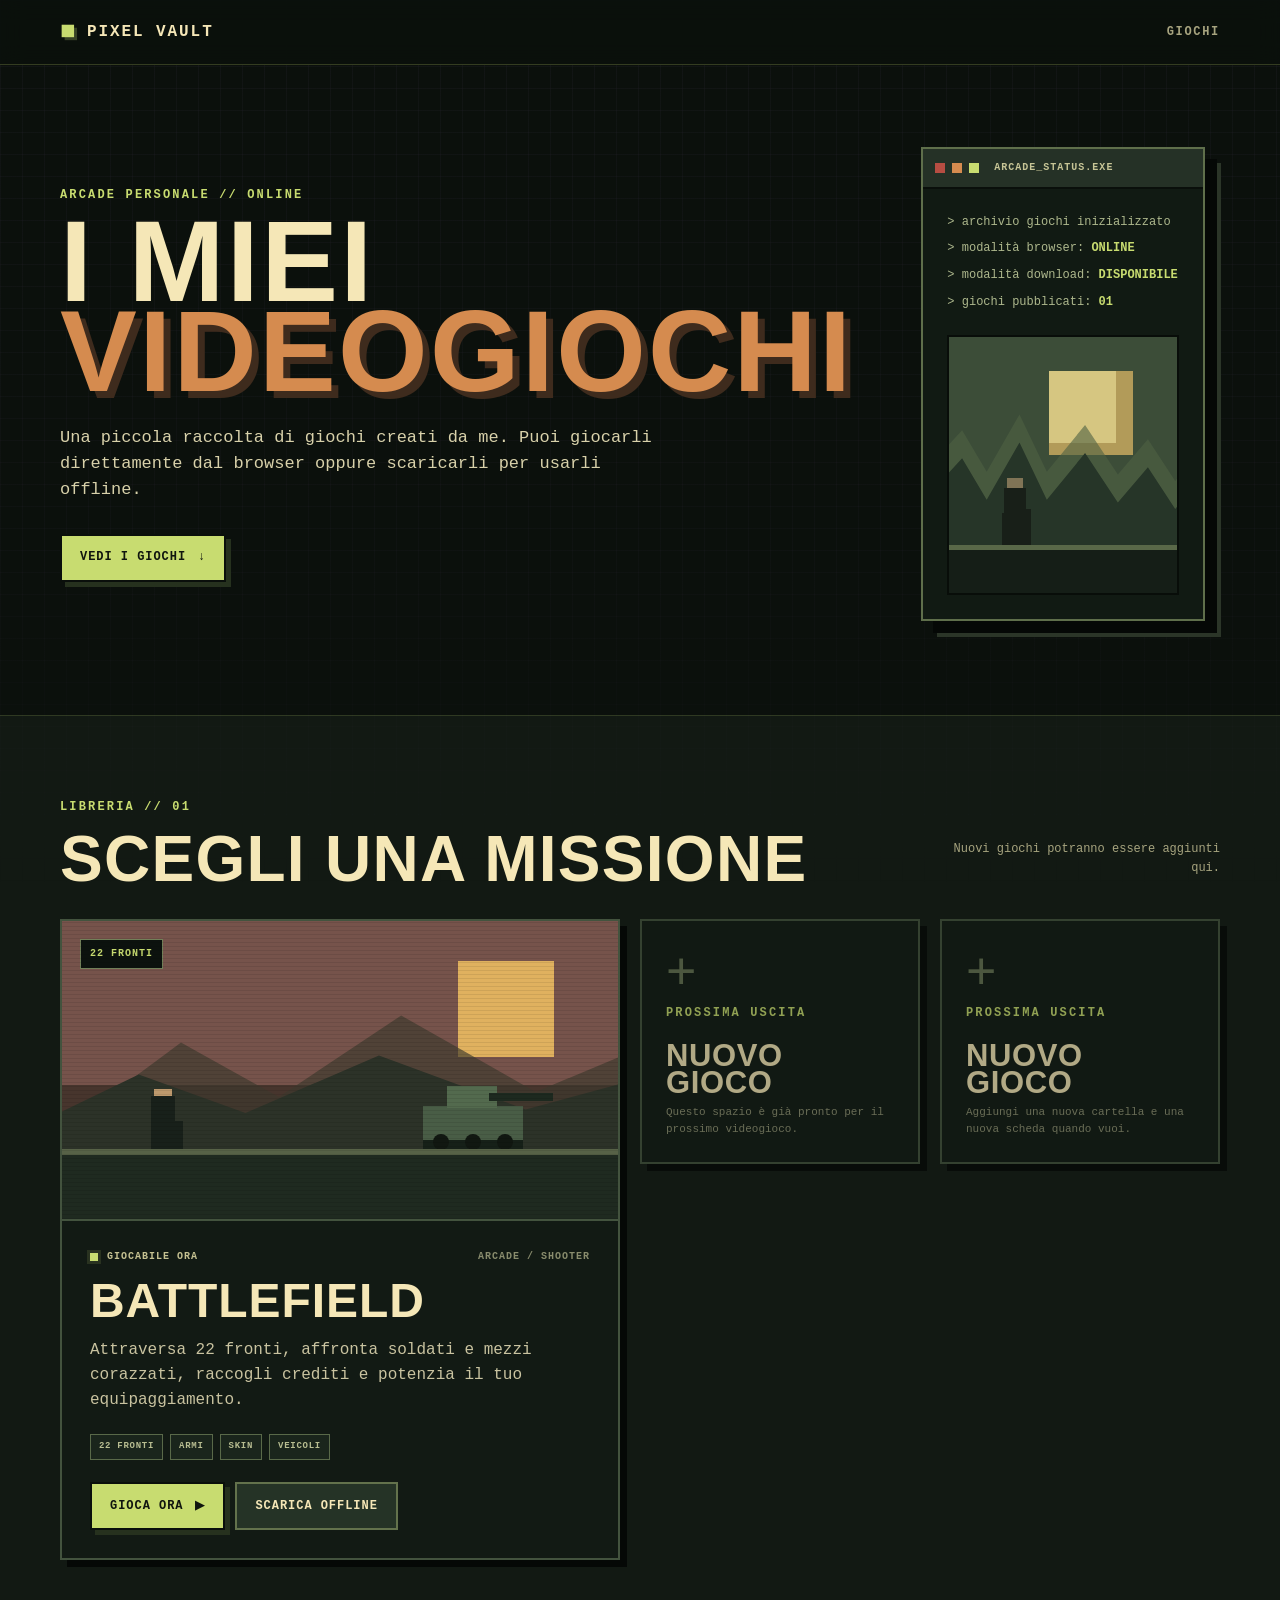
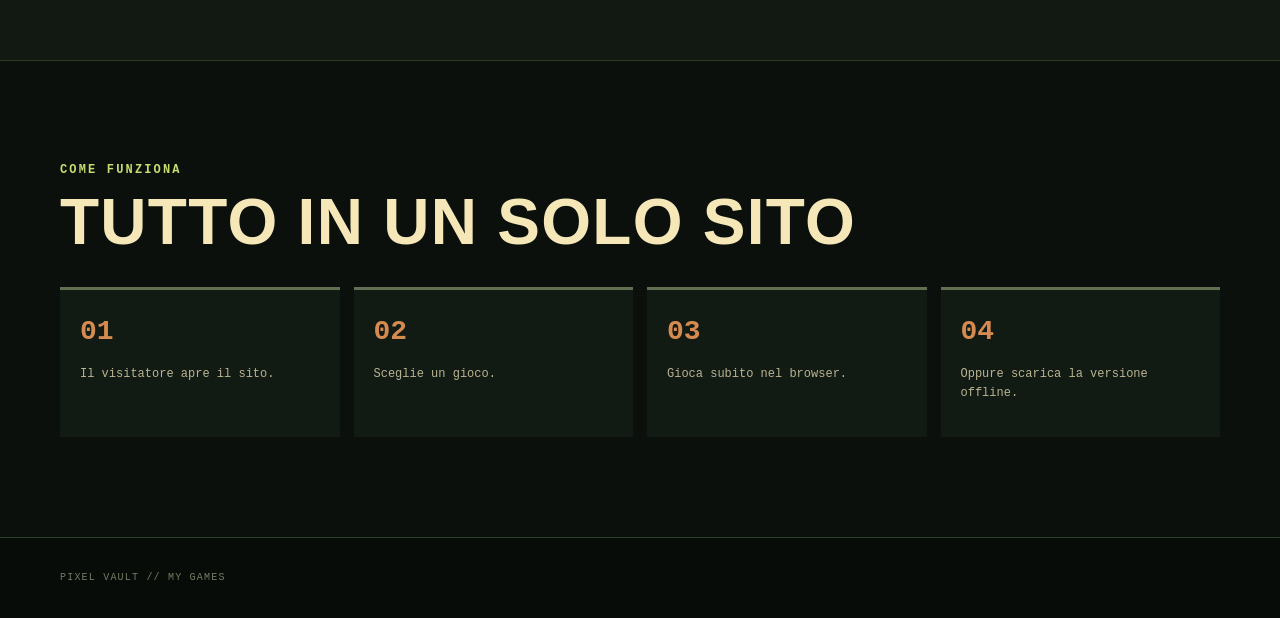
==== index.html @ 6c35de67 "Add files via upload" ====
<!doctype html>
<html lang="it">
<head>
  <meta charset="utf-8">
  <meta name="viewport" content="width=device-width, initial-scale=1">
  <meta name="description" content="Una raccolta di videogiochi creati da me e giocabili direttamente dal browser.">
  <title>I miei videogiochi</title>
  <link rel="stylesheet" href="style.css">
</head>
<body>
  <div class="grid-bg" aria-hidden="true"></div>

  <header class="site-header">
    <div class="container nav">
      <a class="brand" href="./" aria-label="Home">
        <span class="brand-mark">◼</span>
        <span>PIXEL VAULT</span>
      </a>
      <a class="nav-link" href="#giochi">GIOCHI</a>
    </div>
  </header>

  <main>
    <section class="hero container">
      <div class="hero-copy">
        <p class="eyebrow">ARCADE PERSONALE // ONLINE</p>
        <h1>I MIEI<br><span>VIDEOGIOCHI</span></h1>
        <p class="intro">
          Una piccola raccolta di giochi creati da me.
          Puoi giocarli direttamente dal browser oppure scaricarli per usarli offline.
        </p>
        <a class="primary-button" href="#giochi">VEDI I GIOCHI <span>↓</span></a>
      </div>

      <div class="hero-terminal" aria-label="Stato arcade">
        <div class="terminal-bar">
          <span></span><span></span><span></span>
          <strong>ARCADE_STATUS.EXE</strong>
        </div>
        <div class="terminal-screen">
          <p>&gt; archivio giochi inizializzato</p>
          <p>&gt; modalità browser: <b>ONLINE</b></p>
          <p>&gt; modalità download: <b>DISPONIBILE</b></p>
          <p>&gt; giochi pubblicati: <b>01</b></p>
          <div class="pixel-scene">
            <div class="moon"></div>
            <div class="mountains back"></div>
            <div class="mountains front"></div>
            <div class="soldier"></div>
            <div class="ground"></div>
          </div>
        </div>
      </div>
    </section>

    <section id="giochi" class="games-section">
      <div class="container">
        <div class="section-heading">
          <div>
            <p class="eyebrow">LIBRERIA // 01</p>
            <h2>SCEGLI UNA MISSIONE</h2>
          </div>
          <p class="section-note">Nuovi giochi potranno essere aggiunti qui.</p>
        </div>

        <div class="games-grid">
          <article class="game-card featured">
            <div class="game-art battlefield-art" aria-hidden="true">
              <div class="scanline"></div>
              <div class="art-sun"></div>
              <div class="art-hill h1"></div>
              <div class="art-hill h2"></div>
              <div class="art-tank">
                <i></i><i></i><i></i>
              </div>
              <div class="art-player"></div>
              <div class="art-ground"></div>
              <div class="art-label">22 FRONTI</div>
            </div>

            <div class="game-body">
              <div class="game-meta">
                <span class="status-dot"></span>
                <span>GIOCABILE ORA</span>
                <span class="genre">ARCADE / SHOOTER</span>
              </div>
              <h3>BATTLEFIELD</h3>
              <p>
                Attraversa 22 fronti, affronta soldati e mezzi corazzati,
                raccogli crediti e potenzia il tuo equipaggiamento.
              </p>
              <div class="tags">
                <span>22 FRONTI</span>
                <span>ARMI</span>
                <span>SKIN</span>
                <span>VEICOLI</span>
              </div>
              <div class="actions">
                <a class="primary-button" href="games/battlefield/index.html">GIOCA ORA <span>▶</span></a>
                <a class="secondary-button" href="downloads/Battlefield_22_fronti_offline.zip" download>SCARICA OFFLINE</a>
              </div>
            </div>
          </article>

          <article class="game-card placeholder">
            <div class="placeholder-plus">+</div>
            <p class="eyebrow">PROSSIMA USCITA</p>
            <h3>NUOVO GIOCO</h3>
            <p>Questo spazio è già pronto per il prossimo videogioco.</p>
          </article>

          <article class="game-card placeholder">
            <div class="placeholder-plus">+</div>
            <p class="eyebrow">PROSSIMA USCITA</p>
            <h3>NUOVO GIOCO</h3>
            <p>Aggiungi una nuova cartella e una nuova scheda quando vuoi.</p>
          </article>
        </div>
      </div>
    </section>

    <section class="about container">
      <div>
        <p class="eyebrow">COME FUNZIONA</p>
        <h2>TUTTO IN UN SOLO SITO</h2>
      </div>
      <div class="about-grid">
        <div><strong>01</strong><p>Il visitatore apre il sito.</p></div>
        <div><strong>02</strong><p>Sceglie un gioco.</p></div>
        <div><strong>03</strong><p>Gioca subito nel browser.</p></div>
        <div><strong>04</strong><p>Oppure scarica la versione offline.</p></div>
      </div>
    </section>
  </main>

  <footer>
    <div class="container footer-inner">
      <span>PIXEL VAULT // MY GAMES</span>
      <span id="year"></span>
    </div>
  </footer>

  <script src="app.js"></script>
</body>
</html>
---- style.css ----
:root{
  --bg:#0b100c;
  --panel:#121a14;
  --panel2:#18231b;
  --line:#344534;
  --cream:#f5e7b7;
  --muted:#a7a47f;
  --lime:#c8dc70;
  --orange:#d58b4f;
  --red:#b74d42;
  --purple:#8264a5;
  --shadow:#050806;
}
*{box-sizing:border-box}
html{scroll-behavior:smooth}
body{
  margin:0;
  color:var(--cream);
  background:var(--bg);
  font-family:Consolas,"Courier New",monospace;
  line-height:1.55;
  overflow-x:hidden;
}
a{color:inherit}
.container{width:min(1160px,calc(100% - 36px));margin-inline:auto;position:relative;z-index:1}
.grid-bg{
  position:fixed;inset:0;pointer-events:none;z-index:0;
  background-image:
    linear-gradient(rgba(130,100,165,.06) 1px,transparent 1px),
    linear-gradient(90deg,rgba(130,100,165,.06) 1px,transparent 1px);
  background-size:22px 22px;
  mask-image:linear-gradient(to bottom,#000 0%,rgba(0,0,0,.65) 62%,transparent 100%);
}
.site-header{
  position:sticky;top:0;z-index:20;
  background:rgba(11,16,12,.88);
  border-bottom:1px solid rgba(200,220,112,.22);
  backdrop-filter:blur(12px);
}
.nav{height:64px;display:flex;align-items:center;justify-content:space-between}
.brand{display:flex;align-items:center;gap:10px;text-decoration:none;font-weight:900;letter-spacing:.12em}
.brand-mark{color:var(--lime);font-size:18px;filter:drop-shadow(3px 3px 0 #374226)}
.nav-link{text-decoration:none;font-size:12px;font-weight:800;letter-spacing:.14em;color:var(--muted)}
.nav-link:hover{color:var(--cream)}
.hero{
  min-height:650px;
  display:grid;grid-template-columns:1.05fr .95fr;
  gap:68px;align-items:center;padding-block:72px 84px;
}
.eyebrow{margin:0 0 12px;color:var(--lime);font-size:12px;font-weight:900;letter-spacing:.18em}
h1,h2,h3{font-family:Impact,Haettenschweiler,"Arial Narrow Bold",sans-serif;letter-spacing:.02em}
h1{font-size:clamp(64px,9vw,122px);line-height:.78;margin:0 0 28px;font-weight:900}
h1 span{color:var(--orange);text-shadow:7px 7px 0 #3e2b1d}
.intro{max-width:600px;color:#d8d1aa;font-size:17px;margin:0 0 30px}
.primary-button,.secondary-button{
  display:inline-flex;align-items:center;justify-content:center;gap:12px;
  min-height:48px;padding:12px 18px;text-decoration:none;
  font-weight:900;font-size:12px;letter-spacing:.08em;border:2px solid #0a0f0b;
}
.primary-button{
  background:var(--lime);color:#10150e;
  box-shadow:5px 5px 0 #26311e;
}
.primary-button:hover{transform:translate(2px,2px);box-shadow:3px 3px 0 #26311e}
.secondary-button{
  color:var(--cream);background:#253326;border-color:#63724c;
}
.secondary-button:hover{background:#31412f}
.hero-terminal{
  border:2px solid #5f6f4b;background:#111a13;box-shadow:12px 12px 0 #050806,16px 16px 0 #2b3528;
}
.terminal-bar{
  height:40px;display:flex;align-items:center;gap:7px;padding:0 12px;background:#253126;border-bottom:2px solid #0a0f0b;
}
.terminal-bar span{width:10px;height:10px;background:var(--red)}
.terminal-bar span:nth-child(2){background:var(--orange)}
.terminal-bar span:nth-child(3){background:var(--lime)}
.terminal-bar strong{margin-left:8px;color:#c7c596;font-size:10px;letter-spacing:.1em}
.terminal-screen{padding:24px;font-size:12px;color:#aeb88d}
.terminal-screen p{margin:0 0 8px}.terminal-screen b{color:var(--lime)}
.pixel-scene{height:260px;margin-top:24px;position:relative;overflow:hidden;background:#3c4d38;border:2px solid #080d09}
.moon{position:absolute;width:84px;height:84px;right:44px;top:34px;background:#d6c681;box-shadow:inset -17px -12px 0 #b29b59}
.mountains{position:absolute;left:-10%;width:120%;height:130px;bottom:44px;background:#253629;clip-path:polygon(0 100%,0 60%,13% 30%,22% 62%,34% 18%,44% 62%,58% 26%,70% 64%,81% 37%,91% 69%,100% 46%,100% 100%)}
.mountains.back{opacity:.6;transform:translateY(-28px);background:#4f6243}
.mountains.front{background:#263528}
.ground{position:absolute;left:0;right:0;bottom:0;height:48px;background:#151e17;border-top:5px solid #596848}
.soldier{position:absolute;bottom:47px;left:24%;width:22px;height:58px;background:#181f18;box-shadow:0 -13px 0 -3px #807456,12px 14px 0 -7px #181f18,-9px 18px 0 -7px #181f18}
.games-section{padding:82px 0 100px;background:rgba(22,31,24,.64);border-block:1px solid rgba(200,220,112,.16)}
.section-heading{display:flex;justify-content:space-between;gap:30px;align-items:end;margin-bottom:30px}
h2{font-size:clamp(38px,5vw,64px);line-height:.95;margin:0}
.section-note{color:var(--muted);max-width:300px;font-size:12px;text-align:right}
.games-grid{display:grid;grid-template-columns:1.5fr .75fr .75fr;gap:20px}
.game-card{border:2px solid #43533e;background:var(--panel);box-shadow:7px 7px 0 var(--shadow);overflow:hidden}
.game-card.featured{grid-row:span 2}
.game-art{height:300px;position:relative;overflow:hidden;border-bottom:2px solid #43533e;background:#665243}
.battlefield-art{background:linear-gradient(#76534b 0 55%,#47352d 55%)}
.scanline{position:absolute;inset:0;z-index:9;background:repeating-linear-gradient(0deg,rgba(0,0,0,.08) 0,rgba(0,0,0,.08) 1px,transparent 1px,transparent 4px)}
.art-sun{position:absolute;width:96px;height:96px;right:64px;top:40px;background:#e0b15f}
.art-hill{position:absolute;bottom:68px;background:#3d392d;clip-path:polygon(0 100%,24% 36%,40% 68%,60% 20%,82% 65%,100% 38%,100% 100%)}
.art-hill.h1{left:-5%;width:110%;height:170px;opacity:.65}
.art-hill.h2{left:-15%;width:120%;height:120px;background:#2c3228}
.art-ground{position:absolute;bottom:0;left:0;right:0;height:70px;background:#1f2a20;border-top:6px solid #576247}
.art-player{position:absolute;left:16%;bottom:69px;width:24px;height:54px;background:#18201a;box-shadow:0 -10px 0 -3px #bd996d,16px 17px 0 -8px #18201a}
.art-tank{position:absolute;right:17%;bottom:67px;width:100px;height:46px;background:#495d46;border-bottom:12px solid #162018}
.art-tank:before{content:"";position:absolute;left:24px;top:-20px;width:50px;height:22px;background:#536a4e}
.art-tank:after{content:"";position:absolute;right:-30px;top:-13px;width:64px;height:8px;background:#1d291f}
.art-tank i{position:absolute;width:16px;height:16px;border-radius:50%;background:#111711;bottom:-10px}
.art-tank i:nth-child(1){left:10px}.art-tank i:nth-child(2){left:42px}.art-tank i:nth-child(3){left:74px}
.art-label{position:absolute;top:18px;left:18px;background:#0c120e;color:var(--lime);border:1px solid #728059;padding:6px 9px;font-size:10px;font-weight:900;letter-spacing:.1em}
.game-body{padding:28px}
.game-meta{display:flex;align-items:center;gap:9px;color:#c6c292;font-size:10px;font-weight:900;letter-spacing:.1em}
.status-dot{width:8px;height:8px;background:var(--lime);box-shadow:0 0 0 3px rgba(200,220,112,.12)}
.genre{margin-left:auto;color:#898c6d}
.game-body h3,.placeholder h3{font-size:48px;line-height:.9;margin:14px 0}
.game-body>p{color:#c9c3a0;max-width:620px}
.tags{display:flex;flex-wrap:wrap;gap:7px;margin:22px 0}
.tags span{padding:5px 8px;border:1px solid #596949;background:#1a251c;color:#b8bd91;font-size:9px;font-weight:900;letter-spacing:.08em}
.actions{display:flex;flex-wrap:wrap;gap:10px}
.placeholder{min-height:245px;padding:24px;display:flex;flex-direction:column;justify-content:flex-end;opacity:.7}
.placeholder-plus{font-family:Arial,sans-serif;font-size:52px;color:#657253;line-height:1;margin-bottom:auto}
.placeholder h3{font-size:31px;margin:7px 0}
.placeholder p:last-child{margin:0;color:#8f9174;font-size:11px}
.about{padding:100px 0}
.about-grid{display:grid;grid-template-columns:repeat(4,1fr);gap:14px;margin-top:34px}
.about-grid div{min-height:150px;padding:20px;border-top:3px solid #617052;background:#121a14}
.about-grid strong{color:var(--orange);font-size:28px}
.about-grid p{color:#b9b492;font-size:12px}
footer{border-top:1px solid #31402f;background:#080c09}
.footer-inner{min-height:80px;display:flex;justify-content:space-between;align-items:center;color:#777b62;font-size:10px;letter-spacing:.12em}
@media(max-width:900px){
  .hero{grid-template-columns:1fr;gap:48px}
  .games-grid{grid-template-columns:1fr 1fr}
  .game-card.featured{grid-column:1/-1}
  .about-grid{grid-template-columns:1fr 1fr}
}
@media(max-width:620px){
  .container{width:min(100% - 24px,1160px)}
  .hero{min-height:0;padding-block:48px 60px}
  h1{font-size:58px}
  .hero-terminal{box-shadow:7px 7px 0 #050806}
  .section-heading{align-items:start;flex-direction:column}
  .section-note{text-align:left}
  .games-grid{grid-template-columns:1fr}
  .game-art{height:230px}
  .game-body{padding:20px}
  .game-body h3{font-size:40px}
  .actions{flex-direction:column}
  .actions a{width:100%}
  .about-grid{grid-template-columns:1fr}
  .footer-inner{flex-direction:column;justify-content:center;gap:7px}
}
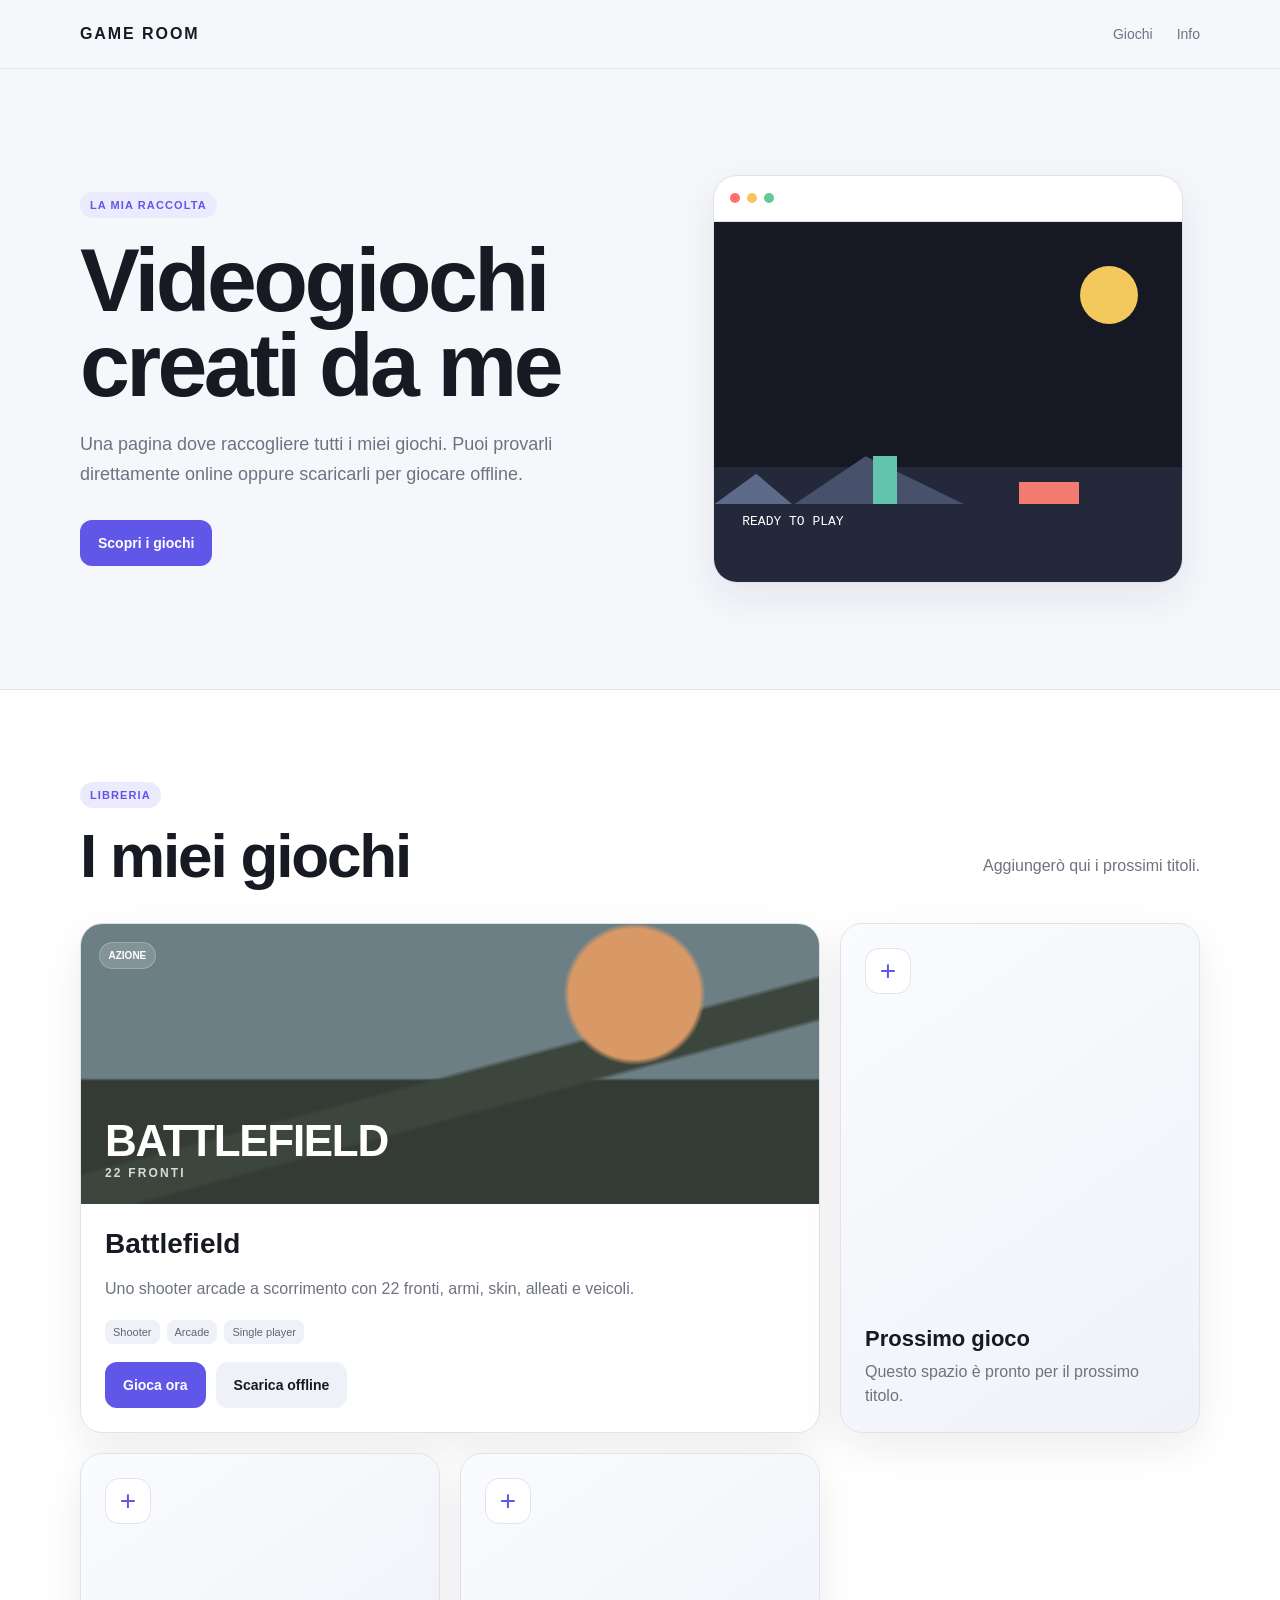
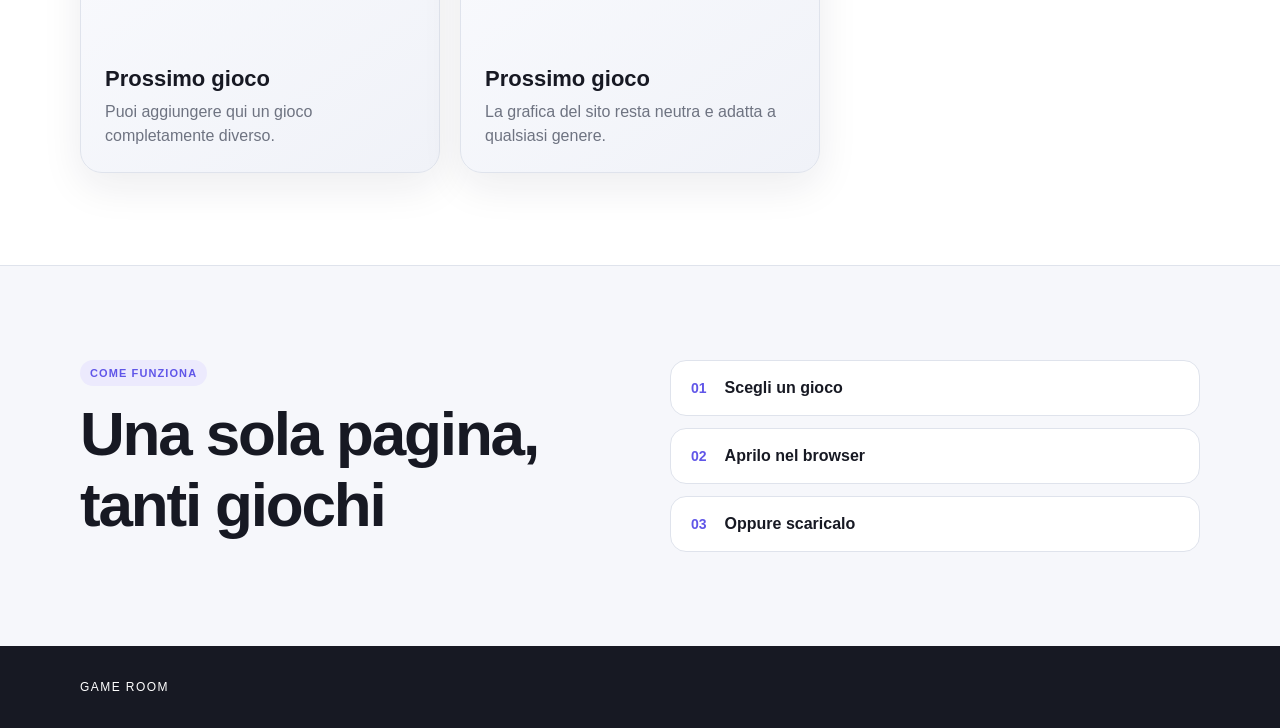
==== commit ff39a45e: "Add files via upload" ====
--- a/index.html
+++ b/index.html
@@ -3,51 +3,42 @@
 <head>
   <meta charset="utf-8">
   <meta name="viewport" content="width=device-width, initial-scale=1">
-  <meta name="description" content="Una raccolta di videogiochi creati da me e giocabili direttamente dal browser.">
-  <title>I miei videogiochi</title>
+  <meta name="description" content="Una raccolta di videogiochi creati da me, giocabili online o scaricabili.">
+  <title>La mia sala giochi</title>
   <link rel="stylesheet" href="style.css">
 </head>
 <body>
-  <div class="grid-bg" aria-hidden="true"></div>
-
-  <header class="site-header">
+  <header class="topbar">
     <div class="container nav">
-      <a class="brand" href="./" aria-label="Home">
-        <span class="brand-mark">◼</span>
-        <span>PIXEL VAULT</span>
-      </a>
-      <a class="nav-link" href="#giochi">GIOCHI</a>
+      <a href="./" class="logo">GAME ROOM</a>
+      <nav>
+        <a href="#giochi">Giochi</a>
+        <a href="#info">Info</a>
+      </nav>
     </div>
   </header>
 
   <main>
     <section class="hero container">
-      <div class="hero-copy">
-        <p class="eyebrow">ARCADE PERSONALE // ONLINE</p>
-        <h1>I MIEI<br><span>VIDEOGIOCHI</span></h1>
-        <p class="intro">
-          Una piccola raccolta di giochi creati da me.
-          Puoi giocarli direttamente dal browser oppure scaricarli per usarli offline.
-        </p>
-        <a class="primary-button" href="#giochi">VEDI I GIOCHI <span>↓</span></a>
+      <div class="hero-text">
+        <span class="pill">LA MIA RACCOLTA</span>
+        <h1>Videogiochi<br>creati da me</h1>
+        <p>Una pagina dove raccogliere tutti i miei giochi. Puoi provarli direttamente online oppure scaricarli per giocare offline.</p>
+        <a class="btn primary" href="#giochi">Scopri i giochi</a>
       </div>
 
-      <div class="hero-terminal" aria-label="Stato arcade">
-        <div class="terminal-bar">
-          <span></span><span></span><span></span>
-          <strong>ARCADE_STATUS.EXE</strong>
-        </div>
-        <div class="terminal-screen">
-          <p>&gt; archivio giochi inizializzato</p>
-          <p>&gt; modalità browser: <b>ONLINE</b></p>
-          <p>&gt; modalità download: <b>DISPONIBILE</b></p>
-          <p>&gt; giochi pubblicati: <b>01</b></p>
-          <div class="pixel-scene">
-            <div class="moon"></div>
-            <div class="mountains back"></div>
-            <div class="mountains front"></div>
-            <div class="soldier"></div>
-            <div class="ground"></div>
+      <div class="hero-card">
+        <div class="mini-window">
+          <div class="window-bar">
+            <span></span><span></span><span></span>
+          </div>
+          <div class="screen">
+            <div class="pixel p1"></div>
+            <div class="pixel p2"></div>
+            <div class="pixel p3"></div>
+            <div class="pixel p4"></div>
+            <div class="pixel p5"></div>
+            <p>READY TO PLAY</p>
           </div>
         </div>
       </div>
@@ -55,87 +46,75 @@
 
     <section id="giochi" class="games-section">
       <div class="container">
-        <div class="section-heading">
+        <div class="section-title">
           <div>
-            <p class="eyebrow">LIBRERIA // 01</p>
-            <h2>SCEGLI UNA MISSIONE</h2>
+            <span class="pill">LIBRERIA</span>
+            <h2>I miei giochi</h2>
           </div>
-          <p class="section-note">Nuovi giochi potranno essere aggiunti qui.</p>
+          <p>Aggiungerò qui i prossimi titoli.</p>
         </div>
 
         <div class="games-grid">
-          <article class="game-card featured">
-            <div class="game-art battlefield-art" aria-hidden="true">
-              <div class="scanline"></div>
-              <div class="art-sun"></div>
-              <div class="art-hill h1"></div>
-              <div class="art-hill h2"></div>
-              <div class="art-tank">
-                <i></i><i></i><i></i>
-              </div>
-              <div class="art-player"></div>
-              <div class="art-ground"></div>
-              <div class="art-label">22 FRONTI</div>
+          <article class="game-card">
+            <div class="cover battlefield">
+              <span class="badge">AZIONE</span>
+              <div class="cover-title">BATTLEFIELD</div>
+              <div class="cover-subtitle">22 FRONTI</div>
             </div>
-
-            <div class="game-body">
-              <div class="game-meta">
-                <span class="status-dot"></span>
-                <span>GIOCABILE ORA</span>
-                <span class="genre">ARCADE / SHOOTER</span>
-              </div>
-              <h3>BATTLEFIELD</h3>
-              <p>
-                Attraversa 22 fronti, affronta soldati e mezzi corazzati,
-                raccogli crediti e potenzia il tuo equipaggiamento.
-              </p>
+            <div class="game-content">
+              <h3>Battlefield</h3>
+              <p>Uno shooter arcade a scorrimento con 22 fronti, armi, skin, alleati e veicoli.</p>
               <div class="tags">
-                <span>22 FRONTI</span>
-                <span>ARMI</span>
-                <span>SKIN</span>
-                <span>VEICOLI</span>
+                <span>Shooter</span>
+                <span>Arcade</span>
+                <span>Single player</span>
               </div>
               <div class="actions">
-                <a class="primary-button" href="games/battlefield/index.html">GIOCA ORA <span>▶</span></a>
-                <a class="secondary-button" href="downloads/Battlefield_22_fronti_offline.zip" download>SCARICA OFFLINE</a>
+                <a class="btn primary" href="battlefield.html">Gioca ora</a>
+                <a class="btn secondary" href="downloads/Battlefield_22_fronti_offline.zip" download>Scarica offline</a>
               </div>
             </div>
           </article>
 
           <article class="game-card placeholder">
-            <div class="placeholder-plus">+</div>
-            <p class="eyebrow">PROSSIMA USCITA</p>
-            <h3>NUOVO GIOCO</h3>
-            <p>Questo spazio è già pronto per il prossimo videogioco.</p>
+            <div class="plus">+</div>
+            <h3>Prossimo gioco</h3>
+            <p>Questo spazio è pronto per il prossimo titolo.</p>
           </article>
 
           <article class="game-card placeholder">
-            <div class="placeholder-plus">+</div>
-            <p class="eyebrow">PROSSIMA USCITA</p>
-            <h3>NUOVO GIOCO</h3>
-            <p>Aggiungi una nuova cartella e una nuova scheda quando vuoi.</p>
+            <div class="plus">+</div>
+            <h3>Prossimo gioco</h3>
+            <p>Puoi aggiungere qui un gioco completamente diverso.</p>
+          </article>
+
+          <article class="game-card placeholder">
+            <div class="plus">+</div>
+            <h3>Prossimo gioco</h3>
+            <p>La grafica del sito resta neutra e adatta a qualsiasi genere.</p>
           </article>
         </div>
       </div>
     </section>
 
-    <section class="about container">
-      <div>
-        <p class="eyebrow">COME FUNZIONA</p>
-        <h2>TUTTO IN UN SOLO SITO</h2>
-      </div>
-      <div class="about-grid">
-        <div><strong>01</strong><p>Il visitatore apre il sito.</p></div>
-        <div><strong>02</strong><p>Sceglie un gioco.</p></div>
-        <div><strong>03</strong><p>Gioca subito nel browser.</p></div>
-        <div><strong>04</strong><p>Oppure scarica la versione offline.</p></div>
+    <section id="info" class="info-section">
+      <div class="container info-grid">
+        <div>
+          <span class="pill">COME FUNZIONA</span>
+          <h2>Una sola pagina, tanti giochi</h2>
+        </div>
+        <div class="steps">
+          <div><strong>01</strong><span>Scegli un gioco</span></div>
+          <div><strong>02</strong><span>Aprilo nel browser</span></div>
+          <div><strong>03</strong><span>Oppure scaricalo</span></div>
+        </div>
       </div>
     </section>
   </main>
 
   <footer>
     <div class="container footer-inner">
-      <span>PIXEL VAULT // MY GAMES</span>
+      <span>GAME ROOM</span>
       <span id="year"></span>
     </div>
   </footer>
--- a/style.css
+++ b/style.css
@@ -1,152 +1,204 @@
 
 :root{
-  --bg:#0b100c;
-  --panel:#121a14;
-  --panel2:#18231b;
-  --line:#344534;
-  --cream:#f5e7b7;
-  --muted:#a7a47f;
-  --lime:#c8dc70;
-  --orange:#d58b4f;
-  --red:#b74d42;
-  --purple:#8264a5;
-  --shadow:#050806;
+  --bg:#f6f7fb;
+  --surface:#ffffff;
+  --surface-2:#eef1f7;
+  --text:#171923;
+  --muted:#6e7381;
+  --line:#dfe3ec;
+  --accent:#6056e8;
+  --accent-2:#ff7b72;
+  --accent-3:#55c6a9;
+  --shadow:0 14px 40px rgba(25,30,55,.08);
 }
 *{box-sizing:border-box}
 html{scroll-behavior:smooth}
 body{
   margin:0;
-  color:var(--cream);
+  font-family:Inter,Arial,Helvetica,sans-serif;
   background:var(--bg);
-  font-family:Consolas,"Courier New",monospace;
-  line-height:1.55;
-  overflow-x:hidden;
-}
-a{color:inherit}
-.container{width:min(1160px,calc(100% - 36px));margin-inline:auto;position:relative;z-index:1}
-.grid-bg{
-  position:fixed;inset:0;pointer-events:none;z-index:0;
-  background-image:
-    linear-gradient(rgba(130,100,165,.06) 1px,transparent 1px),
-    linear-gradient(90deg,rgba(130,100,165,.06) 1px,transparent 1px);
-  background-size:22px 22px;
-  mask-image:linear-gradient(to bottom,#000 0%,rgba(0,0,0,.65) 62%,transparent 100%);
-}
-.site-header{
+  color:var(--text);
+}
+a{color:inherit;text-decoration:none}
+.container{width:min(1120px,calc(100% - 32px));margin:auto}
+.topbar{
   position:sticky;top:0;z-index:20;
-  background:rgba(11,16,12,.88);
-  border-bottom:1px solid rgba(200,220,112,.22);
+  background:rgba(246,247,251,.92);
+  border-bottom:1px solid var(--line);
   backdrop-filter:blur(12px);
 }
-.nav{height:64px;display:flex;align-items:center;justify-content:space-between}
-.brand{display:flex;align-items:center;gap:10px;text-decoration:none;font-weight:900;letter-spacing:.12em}
-.brand-mark{color:var(--lime);font-size:18px;filter:drop-shadow(3px 3px 0 #374226)}
-.nav-link{text-decoration:none;font-size:12px;font-weight:800;letter-spacing:.14em;color:var(--muted)}
-.nav-link:hover{color:var(--cream)}
+.nav{height:68px;display:flex;align-items:center;justify-content:space-between}
+.logo{font-weight:900;letter-spacing:.12em}
+nav{display:flex;gap:24px}
+nav a{font-size:14px;color:var(--muted)}
+nav a:hover{color:var(--text)}
 .hero{
-  min-height:650px;
   display:grid;grid-template-columns:1.05fr .95fr;
-  gap:68px;align-items:center;padding-block:72px 84px;
-}
-.eyebrow{margin:0 0 12px;color:var(--lime);font-size:12px;font-weight:900;letter-spacing:.18em}
-h1,h2,h3{font-family:Impact,Haettenschweiler,"Arial Narrow Bold",sans-serif;letter-spacing:.02em}
-h1{font-size:clamp(64px,9vw,122px);line-height:.78;margin:0 0 28px;font-weight:900}
-h1 span{color:var(--orange);text-shadow:7px 7px 0 #3e2b1d}
-.intro{max-width:600px;color:#d8d1aa;font-size:17px;margin:0 0 30px}
-.primary-button,.secondary-button{
-  display:inline-flex;align-items:center;justify-content:center;gap:12px;
-  min-height:48px;padding:12px 18px;text-decoration:none;
-  font-weight:900;font-size:12px;letter-spacing:.08em;border:2px solid #0a0f0b;
-}
-.primary-button{
-  background:var(--lime);color:#10150e;
-  box-shadow:5px 5px 0 #26311e;
-}
-.primary-button:hover{transform:translate(2px,2px);box-shadow:3px 3px 0 #26311e}
-.secondary-button{
-  color:var(--cream);background:#253326;border-color:#63724c;
-}
-.secondary-button:hover{background:#31412f}
-.hero-terminal{
-  border:2px solid #5f6f4b;background:#111a13;box-shadow:12px 12px 0 #050806,16px 16px 0 #2b3528;
-}
-.terminal-bar{
-  height:40px;display:flex;align-items:center;gap:7px;padding:0 12px;background:#253126;border-bottom:2px solid #0a0f0b;
-}
-.terminal-bar span{width:10px;height:10px;background:var(--red)}
-.terminal-bar span:nth-child(2){background:var(--orange)}
-.terminal-bar span:nth-child(3){background:var(--lime)}
-.terminal-bar strong{margin-left:8px;color:#c7c596;font-size:10px;letter-spacing:.1em}
-.terminal-screen{padding:24px;font-size:12px;color:#aeb88d}
-.terminal-screen p{margin:0 0 8px}.terminal-screen b{color:var(--lime)}
-.pixel-scene{height:260px;margin-top:24px;position:relative;overflow:hidden;background:#3c4d38;border:2px solid #080d09}
-.moon{position:absolute;width:84px;height:84px;right:44px;top:34px;background:#d6c681;box-shadow:inset -17px -12px 0 #b29b59}
-.mountains{position:absolute;left:-10%;width:120%;height:130px;bottom:44px;background:#253629;clip-path:polygon(0 100%,0 60%,13% 30%,22% 62%,34% 18%,44% 62%,58% 26%,70% 64%,81% 37%,91% 69%,100% 46%,100% 100%)}
-.mountains.back{opacity:.6;transform:translateY(-28px);background:#4f6243}
-.mountains.front{background:#263528}
-.ground{position:absolute;left:0;right:0;bottom:0;height:48px;background:#151e17;border-top:5px solid #596848}
-.soldier{position:absolute;bottom:47px;left:24%;width:22px;height:58px;background:#181f18;box-shadow:0 -13px 0 -3px #807456,12px 14px 0 -7px #181f18,-9px 18px 0 -7px #181f18}
-.games-section{padding:82px 0 100px;background:rgba(22,31,24,.64);border-block:1px solid rgba(200,220,112,.16)}
-.section-heading{display:flex;justify-content:space-between;gap:30px;align-items:end;margin-bottom:30px}
-h2{font-size:clamp(38px,5vw,64px);line-height:.95;margin:0}
-.section-note{color:var(--muted);max-width:300px;font-size:12px;text-align:right}
-.games-grid{display:grid;grid-template-columns:1.5fr .75fr .75fr;gap:20px}
-.game-card{border:2px solid #43533e;background:var(--panel);box-shadow:7px 7px 0 var(--shadow);overflow:hidden}
-.game-card.featured{grid-row:span 2}
-.game-art{height:300px;position:relative;overflow:hidden;border-bottom:2px solid #43533e;background:#665243}
-.battlefield-art{background:linear-gradient(#76534b 0 55%,#47352d 55%)}
-.scanline{position:absolute;inset:0;z-index:9;background:repeating-linear-gradient(0deg,rgba(0,0,0,.08) 0,rgba(0,0,0,.08) 1px,transparent 1px,transparent 4px)}
-.art-sun{position:absolute;width:96px;height:96px;right:64px;top:40px;background:#e0b15f}
-.art-hill{position:absolute;bottom:68px;background:#3d392d;clip-path:polygon(0 100%,24% 36%,40% 68%,60% 20%,82% 65%,100% 38%,100% 100%)}
-.art-hill.h1{left:-5%;width:110%;height:170px;opacity:.65}
-.art-hill.h2{left:-15%;width:120%;height:120px;background:#2c3228}
-.art-ground{position:absolute;bottom:0;left:0;right:0;height:70px;background:#1f2a20;border-top:6px solid #576247}
-.art-player{position:absolute;left:16%;bottom:69px;width:24px;height:54px;background:#18201a;box-shadow:0 -10px 0 -3px #bd996d,16px 17px 0 -8px #18201a}
-.art-tank{position:absolute;right:17%;bottom:67px;width:100px;height:46px;background:#495d46;border-bottom:12px solid #162018}
-.art-tank:before{content:"";position:absolute;left:24px;top:-20px;width:50px;height:22px;background:#536a4e}
-.art-tank:after{content:"";position:absolute;right:-30px;top:-13px;width:64px;height:8px;background:#1d291f}
-.art-tank i{position:absolute;width:16px;height:16px;border-radius:50%;background:#111711;bottom:-10px}
-.art-tank i:nth-child(1){left:10px}.art-tank i:nth-child(2){left:42px}.art-tank i:nth-child(3){left:74px}
-.art-label{position:absolute;top:18px;left:18px;background:#0c120e;color:var(--lime);border:1px solid #728059;padding:6px 9px;font-size:10px;font-weight:900;letter-spacing:.1em}
-.game-body{padding:28px}
-.game-meta{display:flex;align-items:center;gap:9px;color:#c6c292;font-size:10px;font-weight:900;letter-spacing:.1em}
-.status-dot{width:8px;height:8px;background:var(--lime);box-shadow:0 0 0 3px rgba(200,220,112,.12)}
-.genre{margin-left:auto;color:#898c6d}
-.game-body h3,.placeholder h3{font-size:48px;line-height:.9;margin:14px 0}
-.game-body>p{color:#c9c3a0;max-width:620px}
-.tags{display:flex;flex-wrap:wrap;gap:7px;margin:22px 0}
-.tags span{padding:5px 8px;border:1px solid #596949;background:#1a251c;color:#b8bd91;font-size:9px;font-weight:900;letter-spacing:.08em}
-.actions{display:flex;flex-wrap:wrap;gap:10px}
-.placeholder{min-height:245px;padding:24px;display:flex;flex-direction:column;justify-content:flex-end;opacity:.7}
-.placeholder-plus{font-family:Arial,sans-serif;font-size:52px;color:#657253;line-height:1;margin-bottom:auto}
-.placeholder h3{font-size:31px;margin:7px 0}
-.placeholder p:last-child{margin:0;color:#8f9174;font-size:11px}
-.about{padding:100px 0}
-.about-grid{display:grid;grid-template-columns:repeat(4,1fr);gap:14px;margin-top:34px}
-.about-grid div{min-height:150px;padding:20px;border-top:3px solid #617052;background:#121a14}
-.about-grid strong{color:var(--orange);font-size:28px}
-.about-grid p{color:#b9b492;font-size:12px}
-footer{border-top:1px solid #31402f;background:#080c09}
-.footer-inner{min-height:80px;display:flex;justify-content:space-between;align-items:center;color:#777b62;font-size:10px;letter-spacing:.12em}
+  align-items:center;gap:60px;
+  min-height:620px;padding:74px 0;
+}
+.pill{
+  display:inline-block;
+  padding:7px 10px;border-radius:999px;
+  background:#eceafd;color:var(--accent);
+  font-size:11px;font-weight:800;letter-spacing:.1em;
+}
+h1,h2,h3{margin-top:0}
+h1{
+  font-size:clamp(54px,7vw,92px);
+  line-height:.95;
+  letter-spacing:-.04em;
+  margin:20px 0 22px;
+}
+.hero p{
+  max-width:620px;color:var(--muted);
+  font-size:18px;line-height:1.65;
+  margin-bottom:30px;
+}
+.btn{
+  display:inline-flex;align-items:center;justify-content:center;
+  min-height:46px;padding:0 18px;border-radius:12px;
+  font-weight:800;font-size:14px;
+  transition:.15s ease;
+}
+.btn:hover{transform:translateY(-2px)}
+.primary{background:var(--accent);color:white}
+.secondary{background:var(--surface-2);color:var(--text)}
+.hero-card{display:flex;justify-content:center}
+.mini-window{
+  width:min(100%,470px);aspect-ratio:1.15/1;
+  background:var(--surface);
+  border:1px solid var(--line);
+  border-radius:24px;
+  box-shadow:var(--shadow);
+  overflow:hidden;
+}
+.window-bar{
+  height:46px;border-bottom:1px solid var(--line);
+  display:flex;align-items:center;gap:7px;padding:0 16px;
+}
+.window-bar span{width:10px;height:10px;border-radius:50%;background:#ff7067}
+.window-bar span:nth-child(2){background:#f7c45c}
+.window-bar span:nth-child(3){background:#61c995}
+.screen{
+  position:relative;height:calc(100% - 46px);
+  background:
+    linear-gradient(180deg,#161923 0 68%,#23283a 68%);
+  overflow:hidden;
+}
+.screen p{
+  position:absolute;left:28px;bottom:20px;
+  color:#fff;font-family:monospace;font-size:13px;
+}
+.pixel{position:absolute;image-rendering:pixelated}
+.p1{width:58px;height:58px;background:#f3c95e;right:44px;top:44px;border-radius:50%}
+.p2{width:120px;height:36px;background:#5d6a89;left:0;bottom:78px;clip-path:polygon(0 100%,35% 15%,65% 100%)}
+.p3{width:170px;height:48px;background:#47516b;left:80px;bottom:78px;clip-path:polygon(0 100%,42% 0,100% 100%)}
+.p4{width:24px;height:48px;background:#62c4ac;left:34%;bottom:78px}
+.p5{width:60px;height:22px;background:#f47b70;right:22%;bottom:78px}
+.games-section{
+  padding:92px 0;
+  background:var(--surface);
+  border-block:1px solid var(--line);
+}
+.section-title{
+  display:flex;justify-content:space-between;align-items:end;
+  gap:30px;margin-bottom:32px;
+}
+.section-title h2,.info-section h2{
+  font-size:clamp(38px,5vw,62px);
+  letter-spacing:-.035em;margin:12px 0 0;
+}
+.section-title>p{color:var(--muted);max-width:280px}
+.games-grid{
+  display:grid;
+  grid-template-columns:repeat(3,1fr);
+  gap:20px;
+}
+.game-card{
+  background:var(--surface);
+  border:1px solid var(--line);
+  border-radius:22px;
+  overflow:hidden;
+  box-shadow:var(--shadow);
+}
+.game-card:first-child{grid-column:span 2}
+.cover{
+  height:280px;position:relative;
+  display:flex;flex-direction:column;
+  justify-content:flex-end;padding:24px;
+  color:white;
+}
+.battlefield{
+  background:
+    radial-gradient(circle at 75% 25%,#d99967 0 11%,transparent 12%),
+    linear-gradient(165deg,transparent 0 52%,#3d463d 53% 61%,transparent 62%),
+    linear-gradient(180deg,#6c7f85 0 55%,#343b35 56%);
+}
+.badge{
+  position:absolute;top:18px;left:18px;
+  background:rgba(255,255,255,.16);
+  backdrop-filter:blur(6px);
+  border:1px solid rgba(255,255,255,.22);
+  padding:7px 9px;border-radius:999px;
+  font-size:10px;font-weight:800;
+}
+.cover-title{font-size:44px;font-weight:900;letter-spacing:-.03em}
+.cover-subtitle{font-size:12px;font-weight:800;letter-spacing:.18em;opacity:.8}
+.game-content{padding:24px}
+.game-content h3{font-size:28px;margin-bottom:10px}
+.game-content p{color:var(--muted);line-height:1.6}
+.tags{display:flex;flex-wrap:wrap;gap:7px;margin:18px 0}
+.tags span{font-size:11px;background:var(--surface-2);padding:6px 8px;border-radius:8px;color:#616675}
+.actions{display:flex;gap:10px;flex-wrap:wrap}
+.placeholder{
+  min-height:320px;padding:24px;
+  display:flex;flex-direction:column;
+  justify-content:flex-end;
+  background:linear-gradient(145deg,#fafbfe,#f0f2f8);
+}
+.plus{
+  margin-bottom:auto;
+  width:46px;height:46px;border-radius:14px;
+  display:flex;align-items:center;justify-content:center;
+  background:white;border:1px solid var(--line);
+  font-size:28px;color:var(--accent);
+}
+.placeholder h3{font-size:22px;margin-bottom:8px}
+.placeholder p{margin:0;color:var(--muted);line-height:1.5}
+.info-section{padding:94px 0}
+.info-grid{display:grid;grid-template-columns:1fr 1fr;gap:60px;align-items:start}
+.steps{display:grid;gap:12px}
+.steps div{
+  display:flex;align-items:center;gap:18px;
+  background:var(--surface);border:1px solid var(--line);
+  border-radius:16px;padding:18px 20px;
+}
+.steps strong{color:var(--accent);font-size:14px}
+.steps span{font-weight:700}
+footer{background:#171923;color:white}
+.footer-inner{
+  min-height:82px;display:flex;
+  justify-content:space-between;align-items:center;
+  font-size:12px;letter-spacing:.12em;
+}
 @media(max-width:900px){
-  .hero{grid-template-columns:1fr;gap:48px}
+  .hero{grid-template-columns:1fr;min-height:0}
+  .hero-card{justify-content:flex-start}
   .games-grid{grid-template-columns:1fr 1fr}
-  .game-card.featured{grid-column:1/-1}
-  .about-grid{grid-template-columns:1fr 1fr}
+  .game-card:first-child{grid-column:1/-1}
+  .info-grid{grid-template-columns:1fr}
 }
 @media(max-width:620px){
-  .container{width:min(100% - 24px,1160px)}
-  .hero{min-height:0;padding-block:48px 60px}
-  h1{font-size:58px}
-  .hero-terminal{box-shadow:7px 7px 0 #050806}
-  .section-heading{align-items:start;flex-direction:column}
-  .section-note{text-align:left}
+  nav{gap:14px}
+  .hero{padding:48px 0}
+  h1{font-size:54px}
+  .section-title{align-items:flex-start;flex-direction:column}
   .games-grid{grid-template-columns:1fr}
-  .game-art{height:230px}
-  .game-body{padding:20px}
-  .game-body h3{font-size:40px}
+  .game-card:first-child{grid-column:auto}
+  .cover{height:230px}
+  .cover-title{font-size:36px}
   .actions{flex-direction:column}
   .actions a{width:100%}
-  .about-grid{grid-template-columns:1fr}
-  .footer-inner{flex-direction:column;justify-content:center;gap:7px}
-}
+  .footer-inner{flex-direction:column;justify-content:center;gap:8px}
+}
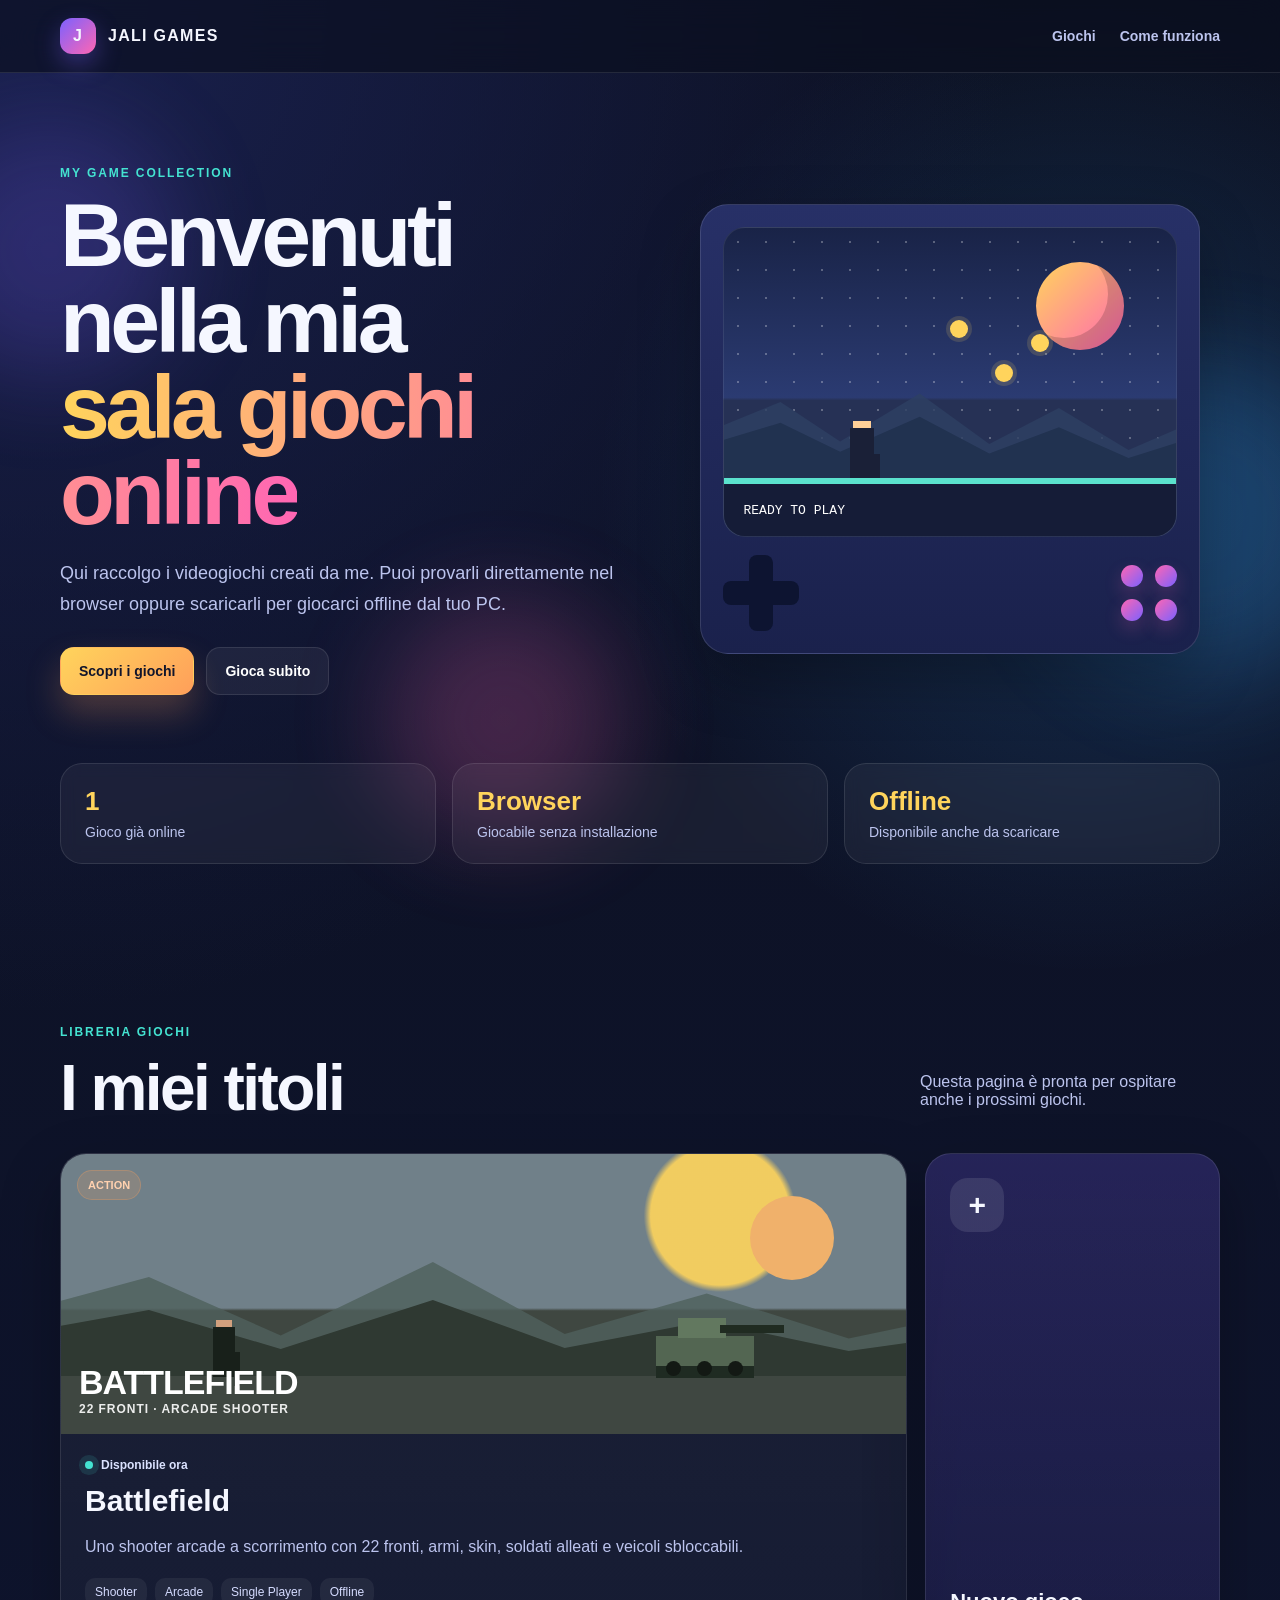
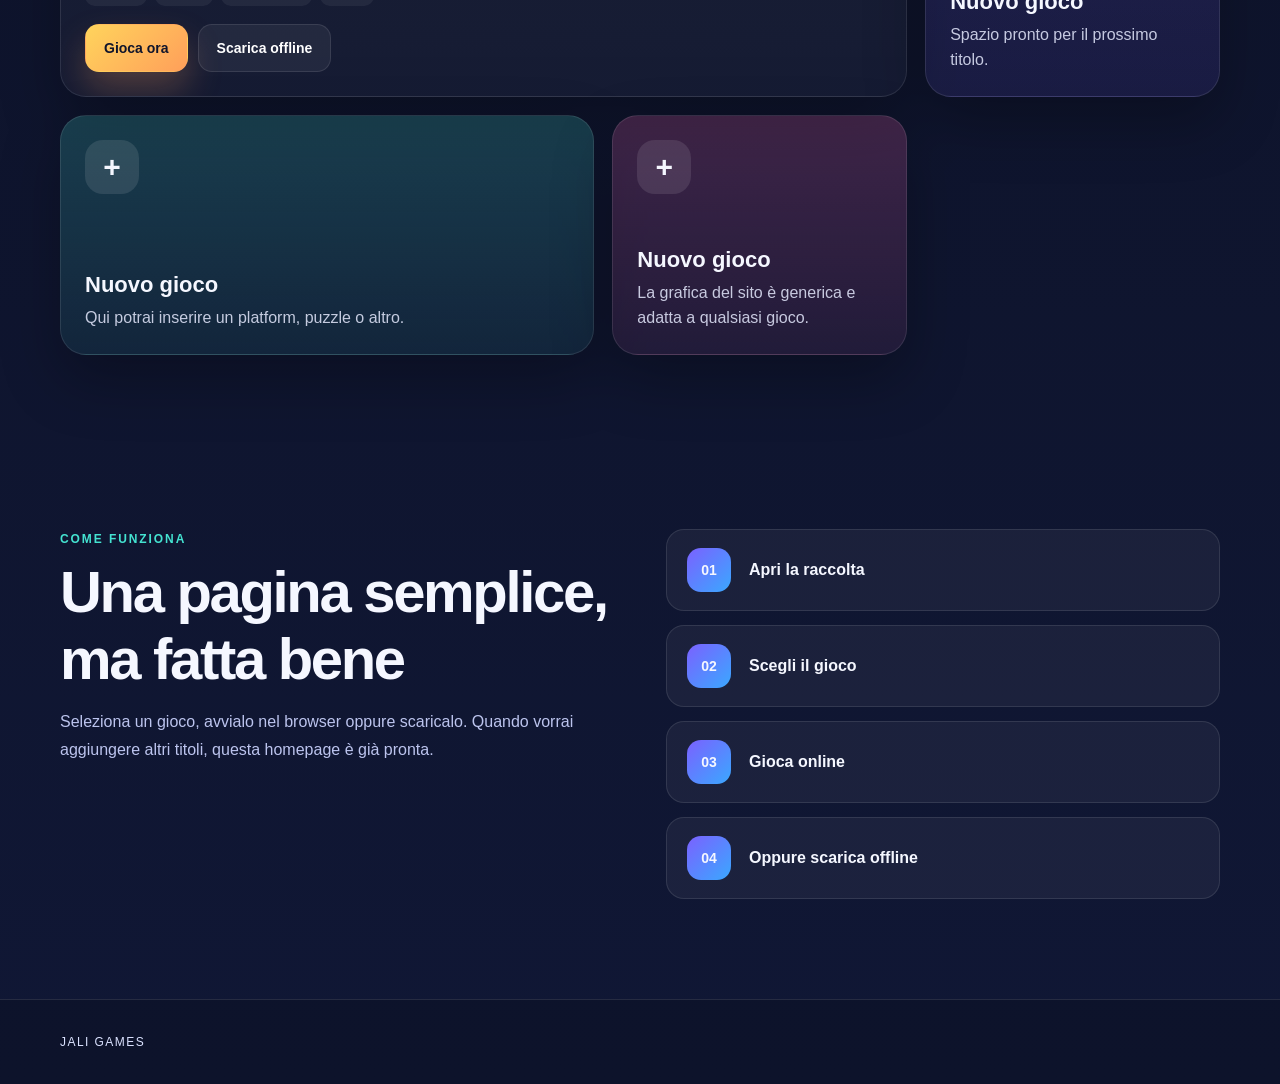
==== commit 213277f8: "Add files via upload" ====
--- a/index.html
+++ b/index.html
@@ -3,118 +3,177 @@
 <head>
   <meta charset="utf-8">
   <meta name="viewport" content="width=device-width, initial-scale=1">
-  <meta name="description" content="Una raccolta di videogiochi creati da me, giocabili online o scaricabili.">
-  <title>La mia sala giochi</title>
+  <meta name="description" content="Una raccolta di videogiochi creati da me. Gioca online o scarica la versione offline.">
+  <title>JALI Games</title>
   <link rel="stylesheet" href="style.css">
 </head>
 <body>
+  <div class="bg-orb orb-1"></div>
+  <div class="bg-orb orb-2"></div>
+  <div class="bg-orb orb-3"></div>
+
   <header class="topbar">
     <div class="container nav">
-      <a href="./" class="logo">GAME ROOM</a>
+      <a href="./" class="brand">
+        <span class="brand-badge">J</span>
+        <span>JALI GAMES</span>
+      </a>
       <nav>
         <a href="#giochi">Giochi</a>
-        <a href="#info">Info</a>
+        <a href="#come">Come funziona</a>
       </nav>
     </div>
   </header>
 
   <main>
     <section class="hero container">
-      <div class="hero-text">
-        <span class="pill">LA MIA RACCOLTA</span>
-        <h1>Videogiochi<br>creati da me</h1>
-        <p>Una pagina dove raccogliere tutti i miei giochi. Puoi provarli direttamente online oppure scaricarli per giocare offline.</p>
-        <a class="btn primary" href="#giochi">Scopri i giochi</a>
+      <div class="hero-copy">
+        <span class="eyebrow">MY GAME COLLECTION</span>
+        <h1>Benvenuti nella mia<br><span>sala giochi online</span></h1>
+        <p>
+          Qui raccolgo i videogiochi creati da me.
+          Puoi provarli direttamente nel browser oppure scaricarli per giocarci offline dal tuo PC.
+        </p>
+        <div class="hero-actions">
+          <a class="btn btn-primary" href="#giochi">Scopri i giochi</a>
+          <a class="btn btn-secondary" href="battlefield.html">Gioca subito</a>
+        </div>
       </div>
 
-      <div class="hero-card">
-        <div class="mini-window">
-          <div class="window-bar">
-            <span></span><span></span><span></span>
+      <div class="hero-visual">
+        <div class="console-card">
+          <div class="console-screen">
+            <div class="stars"></div>
+            <div class="planet"></div>
+            <div class="mountain m1"></div>
+            <div class="mountain m2"></div>
+            <div class="player-pixel"></div>
+            <div class="coin c1"></div>
+            <div class="coin c2"></div>
+            <div class="coin c3"></div>
+            <div class="ground"></div>
+            <div class="screen-label">READY TO PLAY</div>
           </div>
-          <div class="screen">
-            <div class="pixel p1"></div>
-            <div class="pixel p2"></div>
-            <div class="pixel p3"></div>
-            <div class="pixel p4"></div>
-            <div class="pixel p5"></div>
-            <p>READY TO PLAY</p>
+          <div class="console-controls">
+            <div class="dpad">
+              <span></span><span></span><span></span><span></span>
+            </div>
+            <div class="action-buttons">
+              <i></i><i></i><i></i><i></i>
+            </div>
           </div>
         </div>
       </div>
     </section>
 
+    <section class="stats container">
+      <div class="stat-card">
+        <strong>1</strong>
+        <span>Gioco già online</span>
+      </div>
+      <div class="stat-card">
+        <strong>Browser</strong>
+        <span>Giocabile senza installazione</span>
+      </div>
+      <div class="stat-card">
+        <strong>Offline</strong>
+        <span>Disponibile anche da scaricare</span>
+      </div>
+    </section>
+
     <section id="giochi" class="games-section">
       <div class="container">
-        <div class="section-title">
+        <div class="section-head">
           <div>
-            <span class="pill">LIBRERIA</span>
-            <h2>I miei giochi</h2>
+            <span class="eyebrow">LIBRERIA GIOCHI</span>
+            <h2>I miei titoli</h2>
           </div>
-          <p>Aggiungerò qui i prossimi titoli.</p>
+          <p>Questa pagina è pronta per ospitare anche i prossimi giochi.</p>
         </div>
 
         <div class="games-grid">
-          <article class="game-card">
-            <div class="cover battlefield">
-              <span class="badge">AZIONE</span>
-              <div class="cover-title">BATTLEFIELD</div>
-              <div class="cover-subtitle">22 FRONTI</div>
+          <article class="game-card featured">
+            <div class="game-cover battlefield-cover">
+              <span class="chip chip-orange">ACTION</span>
+              <div class="cover-art">
+                <div class="sun"></div>
+                <div class="hill back"></div>
+                <div class="hill front"></div>
+                <div class="tank"><i></i><i></i><i></i></div>
+                <div class="runner"></div>
+              </div>
+              <div class="cover-info">
+                <div class="mini-title">BATTLEFIELD</div>
+                <div class="mini-sub">22 FRONTI · ARCADE SHOOTER</div>
+              </div>
             </div>
             <div class="game-content">
+              <div class="meta-row">
+                <span class="dot live"></span>
+                <span>Disponibile ora</span>
+              </div>
               <h3>Battlefield</h3>
-              <p>Uno shooter arcade a scorrimento con 22 fronti, armi, skin, alleati e veicoli.</p>
-              <div class="tags">
+              <p>
+                Uno shooter arcade a scorrimento con 22 fronti, armi, skin, soldati alleati
+                e veicoli sbloccabili.
+              </p>
+              <div class="tag-row">
                 <span>Shooter</span>
                 <span>Arcade</span>
-                <span>Single player</span>
+                <span>Single Player</span>
+                <span>Offline</span>
               </div>
               <div class="actions">
-                <a class="btn primary" href="battlefield.html">Gioca ora</a>
-                <a class="btn secondary" href="downloads/Battlefield_22_fronti_offline.zip" download>Scarica offline</a>
+                <a class="btn btn-primary" href="battlefield.html">Gioca ora</a>
+                <a class="btn btn-secondary" href="downloads/Battlefield_22_fronti_offline.zip" download>Scarica offline</a>
               </div>
             </div>
           </article>
 
-          <article class="game-card placeholder">
-            <div class="plus">+</div>
-            <h3>Prossimo gioco</h3>
-            <p>Questo spazio è pronto per il prossimo titolo.</p>
+          <article class="game-card placeholder purple">
+            <div class="placeholder-icon">+</div>
+            <h3>Nuovo gioco</h3>
+            <p>Spazio pronto per il prossimo titolo.</p>
           </article>
 
-          <article class="game-card placeholder">
-            <div class="plus">+</div>
-            <h3>Prossimo gioco</h3>
-            <p>Puoi aggiungere qui un gioco completamente diverso.</p>
+          <article class="game-card placeholder cyan">
+            <div class="placeholder-icon">+</div>
+            <h3>Nuovo gioco</h3>
+            <p>Qui potrai inserire un platform, puzzle o altro.</p>
           </article>
 
-          <article class="game-card placeholder">
-            <div class="plus">+</div>
-            <h3>Prossimo gioco</h3>
-            <p>La grafica del sito resta neutra e adatta a qualsiasi genere.</p>
+          <article class="game-card placeholder pink">
+            <div class="placeholder-icon">+</div>
+            <h3>Nuovo gioco</h3>
+            <p>La grafica del sito è generica e adatta a qualsiasi gioco.</p>
           </article>
         </div>
       </div>
     </section>
 
-    <section id="info" class="info-section">
-      <div class="container info-grid">
+    <section id="come" class="how-section">
+      <div class="container how-grid">
         <div>
-          <span class="pill">COME FUNZIONA</span>
-          <h2>Una sola pagina, tanti giochi</h2>
+          <span class="eyebrow">COME FUNZIONA</span>
+          <h2>Una pagina semplice, ma fatta bene</h2>
+          <p>
+            Seleziona un gioco, avvialo nel browser oppure scaricalo.
+            Quando vorrai aggiungere altri titoli, questa homepage è già pronta.
+          </p>
         </div>
         <div class="steps">
-          <div><strong>01</strong><span>Scegli un gioco</span></div>
-          <div><strong>02</strong><span>Aprilo nel browser</span></div>
-          <div><strong>03</strong><span>Oppure scaricalo</span></div>
+          <div class="step"><strong>01</strong><span>Apri la raccolta</span></div>
+          <div class="step"><strong>02</strong><span>Scegli il gioco</span></div>
+          <div class="step"><strong>03</strong><span>Gioca online</span></div>
+          <div class="step"><strong>04</strong><span>Oppure scarica offline</span></div>
         </div>
       </div>
     </section>
   </main>
 
-  <footer>
+  <footer class="footer">
     <div class="container footer-inner">
-      <span>GAME ROOM</span>
+      <span>JALI GAMES</span>
       <span id="year"></span>
     </div>
   </footer>
--- a/style.css
+++ b/style.css
@@ -1,204 +1,338 @@
 
 :root{
-  --bg:#f6f7fb;
-  --surface:#ffffff;
-  --surface-2:#eef1f7;
-  --text:#171923;
-  --muted:#6e7381;
-  --line:#dfe3ec;
-  --accent:#6056e8;
-  --accent-2:#ff7b72;
-  --accent-3:#55c6a9;
-  --shadow:0 14px 40px rgba(25,30,55,.08);
+  --bg:#0c1020;
+  --bg2:#101735;
+  --card:#171f45;
+  --card2:#1d2553;
+  --line:rgba(255,255,255,.10);
+  --text:#f5f7ff;
+  --muted:#bcc4ee;
+  --purple:#7b61ff;
+  --blue:#3aa8ff;
+  --cyan:#44e3d1;
+  --pink:#ff66b3;
+  --orange:#ff9f5a;
+  --yellow:#ffd45c;
+  --shadow:0 24px 60px rgba(0,0,0,.28);
 }
 *{box-sizing:border-box}
 html{scroll-behavior:smooth}
 body{
   margin:0;
   font-family:Inter,Arial,Helvetica,sans-serif;
-  background:var(--bg);
   color:var(--text);
-}
-a{color:inherit;text-decoration:none}
-.container{width:min(1120px,calc(100% - 32px));margin:auto}
+  background:
+    radial-gradient(circle at top left, #1a2150 0, transparent 34%),
+    radial-gradient(circle at 85% 18%, rgba(58,168,255,.20) 0, transparent 20%),
+    linear-gradient(180deg,var(--bg) 0%, var(--bg2) 100%);
+  overflow-x:hidden;
+}
+a{text-decoration:none;color:inherit}
+.container{width:min(1160px, calc(100% - 32px)); margin:auto; position:relative; z-index:2}
+.bg-orb{
+  position:fixed;border-radius:50%;filter:blur(50px);opacity:.22;pointer-events:none;z-index:0;
+}
+.orb-1{width:260px;height:260px;left:-80px;top:120px;background:var(--purple)}
+.orb-2{width:320px;height:320px;right:-80px;top:360px;background:var(--blue)}
+.orb-3{width:240px;height:240px;left:30%;bottom:60px;background:var(--pink)}
+
 .topbar{
-  position:sticky;top:0;z-index:20;
-  background:rgba(246,247,251,.92);
+  position:sticky;top:0;z-index:30;
+  background:rgba(11,16,32,.68);
+  backdrop-filter:blur(16px);
   border-bottom:1px solid var(--line);
-  backdrop-filter:blur(12px);
-}
-.nav{height:68px;display:flex;align-items:center;justify-content:space-between}
-.logo{font-weight:900;letter-spacing:.12em}
+}
+.nav{height:72px;display:flex;align-items:center;justify-content:space-between}
+.brand{display:flex;align-items:center;gap:12px;font-weight:900;letter-spacing:.08em}
+.brand-badge{
+  width:36px;height:36px;border-radius:12px;
+  display:flex;align-items:center;justify-content:center;
+  background:linear-gradient(135deg,var(--purple),var(--pink));
+  box-shadow:0 10px 24px rgba(123,97,255,.35);
+}
 nav{display:flex;gap:24px}
-nav a{font-size:14px;color:var(--muted)}
-nav a:hover{color:var(--text)}
+nav a{color:var(--muted);font-size:14px;font-weight:600}
+nav a:hover{color:#fff}
+
 .hero{
-  display:grid;grid-template-columns:1.05fr .95fr;
-  align-items:center;gap:60px;
-  min-height:620px;padding:74px 0;
-}
-.pill{
+  min-height:680px;
+  display:grid;grid-template-columns:1.02fr .98fr;
+  gap:56px;align-items:center;
+  padding:72px 0 40px;
+}
+.eyebrow{
   display:inline-block;
-  padding:7px 10px;border-radius:999px;
-  background:#eceafd;color:var(--accent);
-  font-size:11px;font-weight:800;letter-spacing:.1em;
+  font-size:12px;font-weight:800;letter-spacing:.16em;
+  color:var(--cyan);
+  margin-bottom:12px;
 }
 h1,h2,h3{margin-top:0}
 h1{
-  font-size:clamp(54px,7vw,92px);
-  line-height:.95;
-  letter-spacing:-.04em;
-  margin:20px 0 22px;
-}
-.hero p{
-  max-width:620px;color:var(--muted);
-  font-size:18px;line-height:1.65;
-  margin-bottom:30px;
-}
+  font-size:clamp(52px,7vw,90px);
+  line-height:.96;
+  letter-spacing:-.05em;
+  margin-bottom:22px;
+}
+h1 span{
+  background:linear-gradient(90deg,var(--yellow),var(--pink));
+  -webkit-background-clip:text;background-clip:text;color:transparent;
+}
+.hero-copy p{
+  max-width:620px;
+  font-size:18px;line-height:1.7;color:var(--muted);
+  margin-bottom:28px;
+}
+.hero-actions{display:flex;gap:12px;flex-wrap:wrap}
+
 .btn{
   display:inline-flex;align-items:center;justify-content:center;
-  min-height:46px;padding:0 18px;border-radius:12px;
-  font-weight:800;font-size:14px;
-  transition:.15s ease;
+  min-height:48px;padding:0 18px;border-radius:14px;
+  font-weight:800;font-size:14px;transition:.18s ease;
+  border:1px solid transparent;
 }
 .btn:hover{transform:translateY(-2px)}
-.primary{background:var(--accent);color:white}
-.secondary{background:var(--surface-2);color:var(--text)}
-.hero-card{display:flex;justify-content:center}
-.mini-window{
-  width:min(100%,470px);aspect-ratio:1.15/1;
-  background:var(--surface);
+.btn-primary{
+  color:#11152b;
+  background:linear-gradient(135deg,var(--yellow),var(--orange));
+  box-shadow:0 18px 34px rgba(255,159,90,.25);
+}
+.btn-secondary{
+  background:rgba(255,255,255,.06);
+  color:#fff;
+  border-color:rgba(255,255,255,.10);
+}
+
+.hero-visual{display:flex;justify-content:center}
+.console-card{
+  width:min(100%,500px);
+  background:linear-gradient(180deg,#273067,#1a214c);
+  border:1px solid rgba(255,255,255,.12);
+  border-radius:28px;
+  padding:22px;
+  box-shadow:var(--shadow);
+}
+.console-screen{
+  height:310px;border-radius:22px;position:relative;overflow:hidden;
+  background:linear-gradient(180deg,#192347 0%, #2b3b72 55%, #263155 56%, #263155 100%);
+  border:1px solid rgba(255,255,255,.08);
+}
+.stars{
+  position:absolute;inset:0;
+  background-image:radial-gradient(#fff 1px, transparent 1px);
+  background-size:28px 28px;
+  opacity:.28;
+}
+.planet{
+  position:absolute;right:52px;top:34px;width:88px;height:88px;border-radius:50%;
+  background:linear-gradient(135deg,var(--yellow),var(--pink));
+  box-shadow:inset -16px -12px 0 rgba(0,0,0,.16);
+}
+.mountain{
+  position:absolute;left:-5%;width:110%;
+  clip-path:polygon(0 100%,0 62%,16% 35%,28% 68%,44% 28%,58% 70%,72% 40%,86% 75%,100% 50%,100% 100%);
+}
+.m1{height:120px;bottom:56px;background:#2d4063;opacity:.8}
+.m2{height:88px;bottom:56px;background:#213250}
+.ground{position:absolute;left:0;right:0;bottom:0;height:58px;background:#151c37;border-top:6px solid #5be2cd}
+.player-pixel{position:absolute;left:28%;bottom:56px;width:24px;height:52px;background:#1a2037;box-shadow:0 -10px 0 -3px #ffd098, 14px 18px 0 -8px #1a2037}
+.coin{
+  position:absolute;width:18px;height:18px;border-radius:50%;
+  background:var(--yellow);box-shadow:0 0 0 4px rgba(255,212,92,.15)
+}
+.c1{left:50%;top:92px}.c2{left:60%;top:136px}.c3{left:68%;top:106px}
+.screen-label{
+  position:absolute;left:20px;bottom:18px;
+  font-family:Consolas,"Courier New",monospace;
+  font-size:13px;color:#fff;
+}
+.console-controls{
+  margin-top:18px;display:flex;align-items:center;justify-content:space-between;
+}
+.dpad{
+  width:76px;height:76px;position:relative;
+}
+.dpad span{
+  position:absolute;background:#0d1431;border-radius:8px;
+}
+.dpad span:nth-child(1){left:26px;top:0;width:24px;height:76px}
+.dpad span:nth-child(2){left:0;top:26px;width:76px;height:24px}
+.dpad span:nth-child(3){display:none}
+.dpad span:nth-child(4){display:none}
+.action-buttons{display:grid;grid-template-columns:repeat(2,22px);gap:12px}
+.action-buttons i{
+  width:22px;height:22px;border-radius:50%;
+  background:linear-gradient(135deg,var(--pink),var(--purple));
+  display:block;
+  box-shadow:0 8px 18px rgba(255,102,179,.22);
+}
+
+.stats{
+  display:grid;grid-template-columns:repeat(3,1fr);
+  gap:16px;margin-top:10px;margin-bottom:74px;
+}
+.stat-card{
+  padding:22px 24px;border-radius:22px;
+  background:rgba(255,255,255,.05);
   border:1px solid var(--line);
-  border-radius:24px;
-  box-shadow:var(--shadow);
-  overflow:hidden;
-}
-.window-bar{
-  height:46px;border-bottom:1px solid var(--line);
-  display:flex;align-items:center;gap:7px;padding:0 16px;
-}
-.window-bar span{width:10px;height:10px;border-radius:50%;background:#ff7067}
-.window-bar span:nth-child(2){background:#f7c45c}
-.window-bar span:nth-child(3){background:#61c995}
-.screen{
-  position:relative;height:calc(100% - 46px);
-  background:
-    linear-gradient(180deg,#161923 0 68%,#23283a 68%);
-  overflow:hidden;
-}
-.screen p{
-  position:absolute;left:28px;bottom:20px;
-  color:#fff;font-family:monospace;font-size:13px;
-}
-.pixel{position:absolute;image-rendering:pixelated}
-.p1{width:58px;height:58px;background:#f3c95e;right:44px;top:44px;border-radius:50%}
-.p2{width:120px;height:36px;background:#5d6a89;left:0;bottom:78px;clip-path:polygon(0 100%,35% 15%,65% 100%)}
-.p3{width:170px;height:48px;background:#47516b;left:80px;bottom:78px;clip-path:polygon(0 100%,42% 0,100% 100%)}
-.p4{width:24px;height:48px;background:#62c4ac;left:34%;bottom:78px}
-.p5{width:60px;height:22px;background:#f47b70;right:22%;bottom:78px}
+  backdrop-filter:blur(8px);
+}
+.stat-card strong{
+  display:block;font-size:26px;margin-bottom:6px;
+  color:var(--yellow)
+}
+.stat-card span{color:var(--muted);font-size:14px}
+
 .games-section{
-  padding:92px 0;
-  background:var(--surface);
-  border-block:1px solid var(--line);
-}
-.section-title{
-  display:flex;justify-content:space-between;align-items:end;
-  gap:30px;margin-bottom:32px;
-}
-.section-title h2,.info-section h2{
-  font-size:clamp(38px,5vw,62px);
-  letter-spacing:-.035em;margin:12px 0 0;
-}
-.section-title>p{color:var(--muted);max-width:280px}
+  padding:84px 0;
+}
+.section-head{
+  display:flex;justify-content:space-between;align-items:end;gap:30px;
+  margin-bottom:28px;
+}
+.section-head h2{
+  font-size:clamp(38px,5vw,64px);
+  letter-spacing:-.04em;margin-bottom:0;
+}
+.section-head p{max-width:300px;color:var(--muted)}
+
 .games-grid{
-  display:grid;
-  grid-template-columns:repeat(3,1fr);
-  gap:20px;
+  display:grid;grid-template-columns:1.45fr .8fr .8fr;
+  gap:18px;
 }
 .game-card{
-  background:var(--surface);
+  background:linear-gradient(180deg, rgba(255,255,255,.06), rgba(255,255,255,.03));
   border:1px solid var(--line);
-  border-radius:22px;
+  border-radius:26px;
   overflow:hidden;
   box-shadow:var(--shadow);
 }
-.game-card:first-child{grid-column:span 2}
-.cover{
-  height:280px;position:relative;
-  display:flex;flex-direction:column;
-  justify-content:flex-end;padding:24px;
-  color:white;
-}
-.battlefield{
+.featured{grid-column:span 2}
+.game-cover{position:relative;height:280px;padding:18px}
+.battlefield-cover{
   background:
-    radial-gradient(circle at 75% 25%,#d99967 0 11%,transparent 12%),
-    linear-gradient(165deg,transparent 0 52%,#3d463d 53% 61%,transparent 62%),
-    linear-gradient(180deg,#6c7f85 0 55%,#343b35 56%);
-}
-.badge{
-  position:absolute;top:18px;left:18px;
-  background:rgba(255,255,255,.16);
-  backdrop-filter:blur(6px);
-  border:1px solid rgba(255,255,255,.22);
-  padding:7px 9px;border-radius:999px;
-  font-size:10px;font-weight:800;
-}
-.cover-title{font-size:44px;font-weight:900;letter-spacing:-.03em}
-.cover-subtitle{font-size:12px;font-weight:800;letter-spacing:.18em;opacity:.8}
+    radial-gradient(circle at 78% 22%, rgba(255,212,92,.9) 0 10%, transparent 11%),
+    linear-gradient(180deg,#708089 0 55%,#3f4741 56% 100%);
+}
+.chip{
+  position:absolute;top:16px;left:16px;
+  padding:8px 10px;border-radius:999px;font-size:11px;font-weight:800
+}
+.chip-orange{background:rgba(255,159,90,.16);color:#ffd1af;border:1px solid rgba(255,159,90,.28)}
+.cover-art{position:absolute;inset:0}
+.sun{
+  position:absolute;right:72px;top:42px;width:84px;height:84px;border-radius:50%;
+  background:#f0b16b;
+}
+.hill{
+  position:absolute;left:-10%;width:120%;
+  clip-path:polygon(0 100%,0 65%,17% 34%,30% 73%,45% 24%,58% 72%,72% 45%,86% 75%,100% 55%,100% 100%);
+}
+.hill.back{height:150px;bottom:58px;background:#4f615d;opacity:.8}
+.hill.front{height:100px;bottom:58px;background:#2f3932}
+.tank{
+  position:absolute;right:18%;bottom:56px;width:98px;height:42px;background:#536652;border-bottom:12px solid #1f2b22;
+}
+.tank:before{content:"";position:absolute;left:22px;top:-18px;width:48px;height:20px;background:#62785f}
+.tank:after{content:"";position:absolute;right:-30px;top:-11px;width:64px;height:8px;background:#202b21}
+.tank i{position:absolute;bottom:-10px;width:15px;height:15px;border-radius:50%;background:#131914}
+.tank i:nth-child(1){left:10px}.tank i:nth-child(2){left:41px}.tank i:nth-child(3){left:72px}
+.runner{
+  position:absolute;left:18%;bottom:57px;width:22px;height:50px;background:#18201a;box-shadow:0 -10px 0 -3px #d2a07e, 13px 17px 0 -8px #18201a
+}
+.cover-info{
+  position:absolute;left:18px;bottom:18px;z-index:2;color:#fff
+}
+.mini-title{font-size:34px;font-weight:900;letter-spacing:-.03em}
+.mini-sub{font-size:12px;font-weight:700;opacity:.9;letter-spacing:.08em}
+
 .game-content{padding:24px}
-.game-content h3{font-size:28px;margin-bottom:10px}
-.game-content p{color:var(--muted);line-height:1.6}
-.tags{display:flex;flex-wrap:wrap;gap:7px;margin:18px 0}
-.tags span{font-size:11px;background:var(--surface-2);padding:6px 8px;border-radius:8px;color:#616675}
+.meta-row{
+  display:flex;align-items:center;gap:8px;
+  color:#dbe2ff;font-size:12px;font-weight:700
+}
+.dot{width:8px;height:8px;border-radius:50%;display:inline-block}
+.live{background:var(--cyan);box-shadow:0 0 0 6px rgba(68,227,209,.12)}
+.game-content h3{font-size:30px;margin:12px 0 10px}
+.game-content p{color:var(--muted);line-height:1.65}
+.tag-row{display:flex;flex-wrap:wrap;gap:8px;margin:18px 0}
+.tag-row span{
+  padding:7px 10px;border-radius:10px;
+  background:rgba(255,255,255,.06);
+  color:#d5dcff;font-size:12px
+}
 .actions{display:flex;gap:10px;flex-wrap:wrap}
+
 .placeholder{
-  min-height:320px;padding:24px;
-  display:flex;flex-direction:column;
-  justify-content:flex-end;
-  background:linear-gradient(145deg,#fafbfe,#f0f2f8);
-}
-.plus{
+  min-height:240px;padding:24px;
+  display:flex;flex-direction:column;justify-content:flex-end;
+}
+.placeholder.purple{background:linear-gradient(180deg, rgba(123,97,255,.22), rgba(123,97,255,.10))}
+.placeholder.cyan{background:linear-gradient(180deg, rgba(68,227,209,.20), rgba(68,227,209,.08))}
+.placeholder.pink{background:linear-gradient(180deg, rgba(255,102,179,.20), rgba(255,102,179,.08))}
+.placeholder-icon{
   margin-bottom:auto;
-  width:46px;height:46px;border-radius:14px;
+  width:54px;height:54px;border-radius:18px;
   display:flex;align-items:center;justify-content:center;
-  background:white;border:1px solid var(--line);
-  font-size:28px;color:var(--accent);
+  font-size:30px;font-weight:700;
+  background:rgba(255,255,255,.10)
 }
 .placeholder h3{font-size:22px;margin-bottom:8px}
-.placeholder p{margin:0;color:var(--muted);line-height:1.5}
-.info-section{padding:94px 0}
-.info-grid{display:grid;grid-template-columns:1fr 1fr;gap:60px;align-items:start}
-.steps{display:grid;gap:12px}
-.steps div{
+.placeholder p{margin:0;color:#e7ebff;opacity:.84;line-height:1.55}
+
+.how-section{
+  padding:90px 0 100px;
+}
+.how-grid{
+  display:grid;grid-template-columns:1fr 1fr;gap:52px;align-items:start
+}
+.how-grid h2{
+  font-size:clamp(36px,5vw,58px);
+  letter-spacing:-.04em;margin-bottom:16px
+}
+.how-grid p{color:var(--muted);line-height:1.7;max-width:560px}
+.steps{display:grid;gap:14px}
+.step{
   display:flex;align-items:center;gap:18px;
-  background:var(--surface);border:1px solid var(--line);
-  border-radius:16px;padding:18px 20px;
-}
-.steps strong{color:var(--accent);font-size:14px}
-.steps span{font-weight:700}
-footer{background:#171923;color:white}
+  padding:18px 20px;border-radius:18px;
+  background:rgba(255,255,255,.05);
+  border:1px solid var(--line)
+}
+.step strong{
+  width:44px;height:44px;border-radius:14px;
+  display:flex;align-items:center;justify-content:center;
+  background:linear-gradient(135deg,var(--purple),var(--blue));
+  font-size:14px
+}
+.step span{font-weight:700}
+
+.footer{
+  border-top:1px solid var(--line);
+  background:rgba(0,0,0,.18)
+}
 .footer-inner{
-  min-height:82px;display:flex;
-  justify-content:space-between;align-items:center;
-  font-size:12px;letter-spacing:.12em;
-}
-@media(max-width:900px){
+  min-height:84px;display:flex;align-items:center;justify-content:space-between;
+  color:#dbe2ff;font-size:12px;letter-spacing:.12em
+}
+
+@media (max-width: 920px){
   .hero{grid-template-columns:1fr;min-height:0}
-  .hero-card{justify-content:flex-start}
+  .hero-visual{justify-content:flex-start}
+  .stats{grid-template-columns:1fr}
   .games-grid{grid-template-columns:1fr 1fr}
-  .game-card:first-child{grid-column:1/-1}
-  .info-grid{grid-template-columns:1fr}
-}
-@media(max-width:620px){
-  nav{gap:14px}
-  .hero{padding:48px 0}
-  h1{font-size:54px}
-  .section-title{align-items:flex-start;flex-direction:column}
+  .featured{grid-column:1 / -1}
+  .how-grid{grid-template-columns:1fr}
+}
+@media (max-width: 640px){
+  .nav{height:auto;padding:16px 0;align-items:flex-start;gap:12px;flex-direction:column}
+  nav{gap:16px}
+  .hero{padding:52px 0 24px}
+  h1{font-size:50px}
+  .hero-actions,.actions{flex-direction:column}
+  .hero-actions a,.actions a{width:100%}
+  .section-head{flex-direction:column;align-items:flex-start}
   .games-grid{grid-template-columns:1fr}
-  .game-card:first-child{grid-column:auto}
-  .cover{height:230px}
-  .cover-title{font-size:36px}
-  .actions{flex-direction:column}
-  .actions a{width:100%}
+  .featured{grid-column:auto}
+  .game-cover{height:230px}
+  .mini-title{font-size:28px}
   .footer-inner{flex-direction:column;justify-content:center;gap:8px}
 }
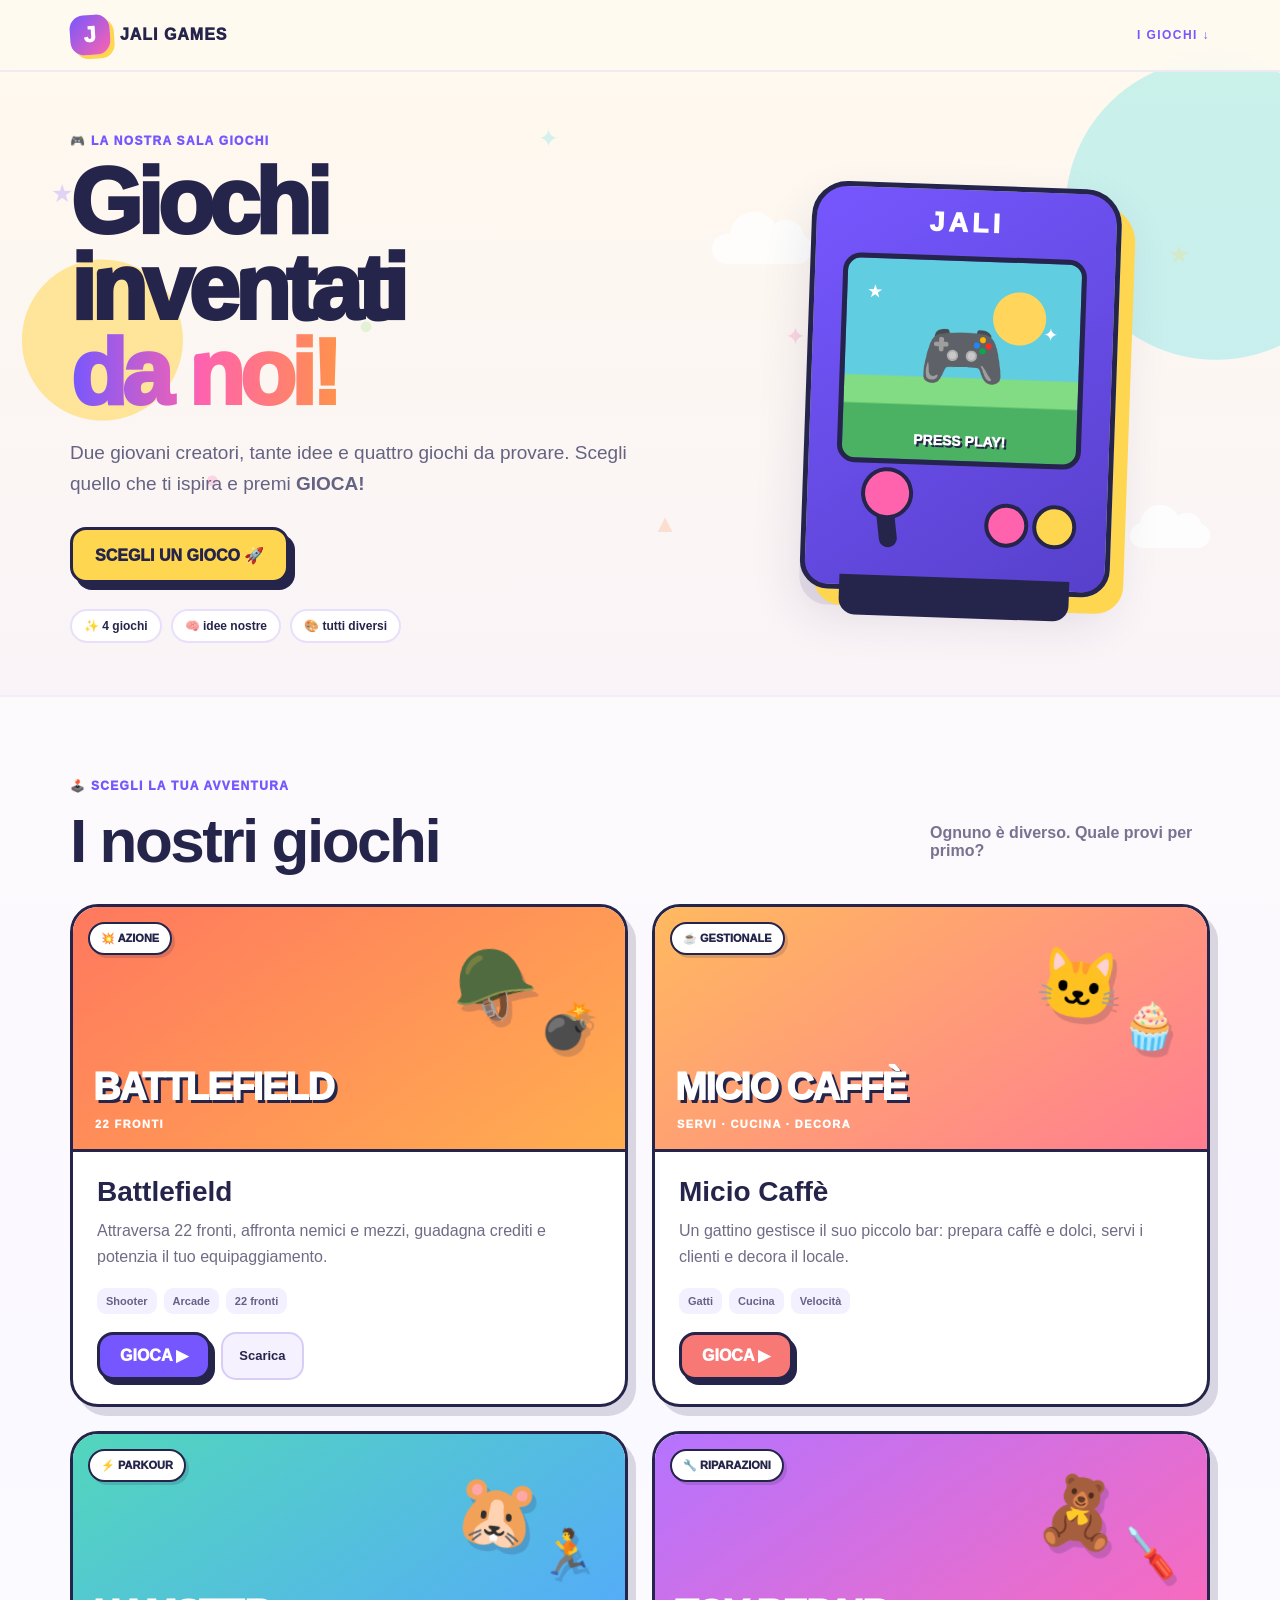
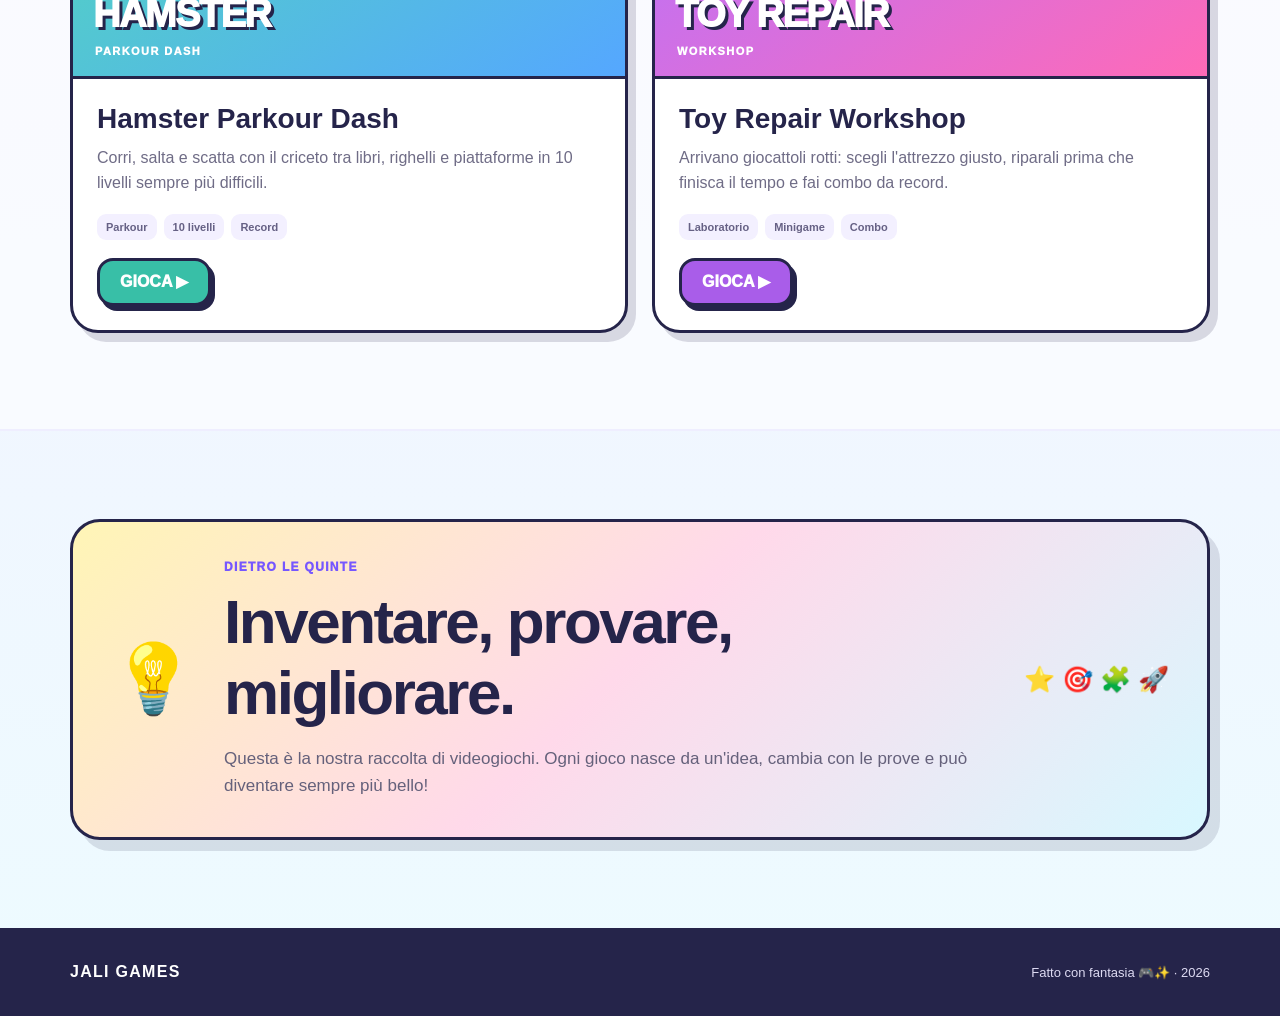
==== commit 7a623c9c: "Add files via upload" ====
--- a/index.html
+++ b/index.html
@@ -2,179 +2,159 @@
 <html lang="it">
 <head>
   <meta charset="utf-8">
-  <meta name="viewport" content="width=device-width, initial-scale=1">
-  <meta name="description" content="Una raccolta di videogiochi creati da me. Gioca online o scarica la versione offline.">
+  <meta name="viewport" content="width=device-width,initial-scale=1">
+  <meta name="description" content="JALI Games: videogiochi inventati e creati da noi.">
   <title>JALI Games</title>
   <link rel="stylesheet" href="style.css">
 </head>
 <body>
-  <div class="bg-orb orb-1"></div>
-  <div class="bg-orb orb-2"></div>
-  <div class="bg-orb orb-3"></div>
+  <div class="confetti" aria-hidden="true">
+    <i>★</i><i>●</i><i>✦</i><i>▲</i><i>★</i><i>■</i><i>✦</i><i>●</i>
+  </div>
 
   <header class="topbar">
     <div class="container nav">
-      <a href="./" class="brand">
-        <span class="brand-badge">J</span>
+      <a class="brand" href="./">
+        <span class="logo-face">J</span>
         <span>JALI GAMES</span>
       </a>
-      <nav>
-        <a href="#giochi">Giochi</a>
-        <a href="#come">Come funziona</a>
-      </nav>
+      <a class="nav-link" href="#giochi">I GIOCHI ↓</a>
     </div>
   </header>
 
   <main>
     <section class="hero container">
       <div class="hero-copy">
-        <span class="eyebrow">MY GAME COLLECTION</span>
-        <h1>Benvenuti nella mia<br><span>sala giochi online</span></h1>
-        <p>
-          Qui raccolgo i videogiochi creati da me.
-          Puoi provarli direttamente nel browser oppure scaricarli per giocarci offline dal tuo PC.
-        </p>
-        <div class="hero-actions">
-          <a class="btn btn-primary" href="#giochi">Scopri i giochi</a>
-          <a class="btn btn-secondary" href="battlefield.html">Gioca subito</a>
+        <div class="tiny-label">🎮 LA NOSTRA SALA GIOCHI</div>
+        <h1>Giochi inventati<br><span>da noi!</span></h1>
+        <p>Due giovani creatori, tante idee e quattro giochi da provare. Scegli quello che ti ispira e premi <strong>GIOCA!</strong></p>
+        <div class="hero-buttons">
+          <a class="big-button" href="#giochi">SCEGLI UN GIOCO 🚀</a>
+        </div>
+        <div class="mini-badges">
+          <span>✨ 4 giochi</span>
+          <span>🧠 idee nostre</span>
+          <span>🎨 tutti diversi</span>
         </div>
       </div>
 
-      <div class="hero-visual">
-        <div class="console-card">
-          <div class="console-screen">
-            <div class="stars"></div>
-            <div class="planet"></div>
-            <div class="mountain m1"></div>
-            <div class="mountain m2"></div>
-            <div class="player-pixel"></div>
-            <div class="coin c1"></div>
-            <div class="coin c2"></div>
-            <div class="coin c3"></div>
-            <div class="ground"></div>
-            <div class="screen-label">READY TO PLAY</div>
+      <div class="hero-arcade" aria-hidden="true">
+        <div class="cloud c1"></div><div class="cloud c2"></div>
+        <div class="arcade">
+          <div class="arcade-top">JALI</div>
+          <div class="arcade-screen">
+            <span class="pixel-star s1">★</span>
+            <span class="pixel-star s2">✦</span>
+            <div class="screen-emoji">🎮</div>
+            <div class="screen-text">PRESS PLAY!</div>
           </div>
-          <div class="console-controls">
-            <div class="dpad">
-              <span></span><span></span><span></span><span></span>
-            </div>
-            <div class="action-buttons">
-              <i></i><i></i><i></i><i></i>
-            </div>
-          </div>
+          <div class="stick"></div>
+          <div class="red-button"></div>
+          <div class="yellow-button"></div>
         </div>
-      </div>
-    </section>
-
-    <section class="stats container">
-      <div class="stat-card">
-        <strong>1</strong>
-        <span>Gioco già online</span>
-      </div>
-      <div class="stat-card">
-        <strong>Browser</strong>
-        <span>Giocabile senza installazione</span>
-      </div>
-      <div class="stat-card">
-        <strong>Offline</strong>
-        <span>Disponibile anche da scaricare</span>
       </div>
     </section>
 
     <section id="giochi" class="games-section">
       <div class="container">
-        <div class="section-head">
+        <div class="section-heading">
           <div>
-            <span class="eyebrow">LIBRERIA GIOCHI</span>
-            <h2>I miei titoli</h2>
+            <div class="tiny-label">🕹️ SCEGLI LA TUA AVVENTURA</div>
+            <h2>I nostri giochi</h2>
           </div>
-          <p>Questa pagina è pronta per ospitare anche i prossimi giochi.</p>
+          <p>Ognuno è diverso. Quale provi per primo?</p>
         </div>
 
         <div class="games-grid">
-          <article class="game-card featured">
-            <div class="game-cover battlefield-cover">
-              <span class="chip chip-orange">ACTION</span>
-              <div class="cover-art">
-                <div class="sun"></div>
-                <div class="hill back"></div>
-                <div class="hill front"></div>
-                <div class="tank"><i></i><i></i><i></i></div>
-                <div class="runner"></div>
-              </div>
-              <div class="cover-info">
-                <div class="mini-title">BATTLEFIELD</div>
-                <div class="mini-sub">22 FRONTI · ARCADE SHOOTER</div>
-              </div>
+          <article class="game-card battlefield">
+            <div class="cover">
+              <span class="sticker">💥 AZIONE</span>
+              <div class="cover-icons"><b>🪖</b><b>💣</b></div>
+              <div class="cover-title">BATTLEFIELD</div>
+              <div class="cover-sub">22 FRONTI</div>
             </div>
-            <div class="game-content">
-              <div class="meta-row">
-                <span class="dot live"></span>
-                <span>Disponibile ora</span>
-              </div>
+            <div class="card-body">
               <h3>Battlefield</h3>
-              <p>
-                Uno shooter arcade a scorrimento con 22 fronti, armi, skin, soldati alleati
-                e veicoli sbloccabili.
-              </p>
-              <div class="tag-row">
-                <span>Shooter</span>
-                <span>Arcade</span>
-                <span>Single Player</span>
-                <span>Offline</span>
-              </div>
-              <div class="actions">
-                <a class="btn btn-primary" href="battlefield.html">Gioca ora</a>
-                <a class="btn btn-secondary" href="downloads/Battlefield_22_fronti_offline.zip" download>Scarica offline</a>
+              <p>Attraversa 22 fronti, affronta nemici e mezzi, guadagna crediti e potenzia il tuo equipaggiamento.</p>
+              <div class="tags"><span>Shooter</span><span>Arcade</span><span>22 fronti</span></div>
+              <div class="card-actions">
+                <a class="play-button" href="games/battlefield/index.html">GIOCA ▶</a>
+                <a class="small-button" href="downloads/Battlefield_22_fronti_offline.zip" download>Scarica</a>
               </div>
             </div>
           </article>
 
-          <article class="game-card placeholder purple">
-            <div class="placeholder-icon">+</div>
-            <h3>Nuovo gioco</h3>
-            <p>Spazio pronto per il prossimo titolo.</p>
+          <article class="game-card cat">
+            <div class="cover">
+              <span class="sticker">☕ GESTIONALE</span>
+              <div class="cover-icons"><b>🐱</b><b>🧁</b></div>
+              <div class="cover-title">MICIO CAFFÈ</div>
+              <div class="cover-sub">SERVI · CUCINA · DECORA</div>
+            </div>
+            <div class="card-body">
+              <h3>Micio Caffè</h3>
+              <p>Un gattino gestisce il suo piccolo bar: prepara caffè e dolci, servi i clienti e decora il locale.</p>
+              <div class="tags"><span>Gatti</span><span>Cucina</span><span>Velocità</span></div>
+              <div class="card-actions">
+                <a class="play-button" href="games/micio-caffe/index.html">GIOCA ▶</a>
+              </div>
+            </div>
           </article>
 
-          <article class="game-card placeholder cyan">
-            <div class="placeholder-icon">+</div>
-            <h3>Nuovo gioco</h3>
-            <p>Qui potrai inserire un platform, puzzle o altro.</p>
+          <article class="game-card hamster">
+            <div class="cover">
+              <span class="sticker">⚡ PARKOUR</span>
+              <div class="cover-icons"><b>🐹</b><b>🏃</b></div>
+              <div class="cover-title">HAMSTER</div>
+              <div class="cover-sub">PARKOUR DASH</div>
+            </div>
+            <div class="card-body">
+              <h3>Hamster Parkour Dash</h3>
+              <p>Corri, salta e scatta con il criceto tra libri, righelli e piattaforme in 10 livelli sempre più difficili.</p>
+              <div class="tags"><span>Parkour</span><span>10 livelli</span><span>Record</span></div>
+              <div class="card-actions">
+                <a class="play-button" href="games/hamster-parkour/index.html">GIOCA ▶</a>
+              </div>
+            </div>
           </article>
 
-          <article class="game-card placeholder pink">
-            <div class="placeholder-icon">+</div>
-            <h3>Nuovo gioco</h3>
-            <p>La grafica del sito è generica e adatta a qualsiasi gioco.</p>
+          <article class="game-card toy">
+            <div class="cover">
+              <span class="sticker">🔧 RIPARAZIONI</span>
+              <div class="cover-icons"><b>🧸</b><b>🪛</b></div>
+              <div class="cover-title">TOY REPAIR</div>
+              <div class="cover-sub">WORKSHOP</div>
+            </div>
+            <div class="card-body">
+              <h3>Toy Repair Workshop</h3>
+              <p>Arrivano giocattoli rotti: scegli l'attrezzo giusto, riparali prima che finisca il tempo e fai combo da record.</p>
+              <div class="tags"><span>Laboratorio</span><span>Minigame</span><span>Combo</span></div>
+              <div class="card-actions">
+                <a class="play-button" href="games/toy-repair/index.html">GIOCA ▶</a>
+              </div>
+            </div>
           </article>
         </div>
       </div>
     </section>
 
-    <section id="come" class="how-section">
-      <div class="container how-grid">
+    <section class="about-section">
+      <div class="container about-card">
+        <div class="about-emoji">💡</div>
         <div>
-          <span class="eyebrow">COME FUNZIONA</span>
-          <h2>Una pagina semplice, ma fatta bene</h2>
-          <p>
-            Seleziona un gioco, avvialo nel browser oppure scaricalo.
-            Quando vorrai aggiungere altri titoli, questa homepage è già pronta.
-          </p>
+          <div class="tiny-label">DIETRO LE QUINTE</div>
+          <h2>Inventare, provare, migliorare.</h2>
+          <p>Questa è la nostra raccolta di videogiochi. Ogni gioco nasce da un'idea, cambia con le prove e può diventare sempre più bello!</p>
         </div>
-        <div class="steps">
-          <div class="step"><strong>01</strong><span>Apri la raccolta</span></div>
-          <div class="step"><strong>02</strong><span>Scegli il gioco</span></div>
-          <div class="step"><strong>03</strong><span>Gioca online</span></div>
-          <div class="step"><strong>04</strong><span>Oppure scarica offline</span></div>
-        </div>
+        <div class="doodles" aria-hidden="true">⭐ 🎯 🧩 🚀</div>
       </div>
     </section>
   </main>
 
-  <footer class="footer">
+  <footer>
     <div class="container footer-inner">
-      <span>JALI GAMES</span>
-      <span id="year"></span>
+      <strong>JALI GAMES</strong>
+      <span>Fatto con fantasia 🎮✨ · <span id="year"></span></span>
     </div>
   </footer>
 
--- a/style.css
+++ b/style.css
@@ -1,338 +1,204 @@
 
 :root{
-  --bg:#0c1020;
-  --bg2:#101735;
-  --card:#171f45;
-  --card2:#1d2553;
-  --line:rgba(255,255,255,.10);
-  --text:#f5f7ff;
-  --muted:#bcc4ee;
-  --purple:#7b61ff;
-  --blue:#3aa8ff;
-  --cyan:#44e3d1;
-  --pink:#ff66b3;
-  --orange:#ff9f5a;
-  --yellow:#ffd45c;
-  --shadow:0 24px 60px rgba(0,0,0,.28);
+  --ink:#25244a;
+  --paper:#fffaf1;
+  --purple:#7657ff;
+  --pink:#ff63ad;
+  --yellow:#ffd64f;
+  --cyan:#43dce1;
+  --green:#8fe06c;
+  --orange:#ff914d;
+  --blue:#58a7ff;
+  --shadow:0 16px 0 rgba(61,45,117,.10),0 24px 50px rgba(44,35,94,.12);
 }
 *{box-sizing:border-box}
 html{scroll-behavior:smooth}
 body{
   margin:0;
-  font-family:Inter,Arial,Helvetica,sans-serif;
-  color:var(--text);
+  font-family:"Trebuchet MS",Arial,sans-serif;
+  color:var(--ink);
   background:
-    radial-gradient(circle at top left, #1a2150 0, transparent 34%),
-    radial-gradient(circle at 85% 18%, rgba(58,168,255,.20) 0, transparent 20%),
-    linear-gradient(180deg,var(--bg) 0%, var(--bg2) 100%);
-  overflow-x:hidden;
-}
-a{text-decoration:none;color:inherit}
-.container{width:min(1160px, calc(100% - 32px)); margin:auto; position:relative; z-index:2}
-.bg-orb{
-  position:fixed;border-radius:50%;filter:blur(50px);opacity:.22;pointer-events:none;z-index:0;
-}
-.orb-1{width:260px;height:260px;left:-80px;top:120px;background:var(--purple)}
-.orb-2{width:320px;height:320px;right:-80px;top:360px;background:var(--blue)}
-.orb-3{width:240px;height:240px;left:30%;bottom:60px;background:var(--pink)}
+    radial-gradient(circle at 8% 13%,rgba(255,214,79,.55) 0 80px,transparent 81px),
+    radial-gradient(circle at 95% 8%,rgba(67,220,225,.28) 0 150px,transparent 151px),
+    linear-gradient(180deg,#fff9ed 0%,#f5f0ff 46%,#edfbff 100%);
+}
+a{color:inherit;text-decoration:none}
+.container{width:min(1140px,calc(100% - 32px));margin:auto;position:relative;z-index:2}
+.confetti{position:absolute;inset:80px 0 auto 0;height:550px;overflow:hidden;pointer-events:none;z-index:0;color:var(--purple)}
+.confetti i{position:absolute;font-style:normal;font-size:25px;opacity:.22}
+.confetti i:nth-child(1){left:4%;top:18%}.confetti i:nth-child(2){left:16%;top:70%;color:var(--pink)}
+.confetti i:nth-child(3){left:42%;top:8%;color:var(--cyan)}.confetti i:nth-child(4){left:51%;top:78%;color:var(--orange)}
+.confetti i:nth-child(5){right:7%;top:29%;color:var(--yellow)}.confetti i:nth-child(6){right:18%;top:74%;color:var(--blue)}
+.confetti i:nth-child(7){right:37%;top:44%;color:var(--pink)}.confetti i:nth-child(8){left:28%;top:42%;color:var(--green)}
 
 .topbar{
   position:sticky;top:0;z-index:30;
-  background:rgba(11,16,32,.68);
-  backdrop-filter:blur(16px);
-  border-bottom:1px solid var(--line);
-}
-.nav{height:72px;display:flex;align-items:center;justify-content:space-between}
-.brand{display:flex;align-items:center;gap:12px;font-weight:900;letter-spacing:.08em}
-.brand-badge{
-  width:36px;height:36px;border-radius:12px;
-  display:flex;align-items:center;justify-content:center;
-  background:linear-gradient(135deg,var(--purple),var(--pink));
-  box-shadow:0 10px 24px rgba(123,97,255,.35);
-}
-nav{display:flex;gap:24px}
-nav a{color:var(--muted);font-size:14px;font-weight:600}
-nav a:hover{color:#fff}
+  background:rgba(255,250,241,.88);
+  backdrop-filter:blur(12px);
+  border-bottom:2px solid rgba(118,87,255,.10);
+}
+.nav{height:70px;display:flex;align-items:center;justify-content:space-between}
+.brand{display:flex;align-items:center;gap:10px;font-weight:1000;letter-spacing:.06em}
+.logo-face{
+  width:40px;height:40px;display:grid;place-items:center;border-radius:14px;
+  color:white;background:linear-gradient(135deg,var(--purple),var(--pink));
+  box-shadow:4px 4px 0 var(--yellow);font-weight:1000;font-size:22px;
+  transform:rotate(-4deg)
+}
+.nav-link{font-size:12px;font-weight:900;letter-spacing:.12em;color:var(--purple)}
 
 .hero{
-  min-height:680px;
-  display:grid;grid-template-columns:1.02fr .98fr;
-  gap:56px;align-items:center;
-  padding:72px 0 40px;
-}
-.eyebrow{
-  display:inline-block;
-  font-size:12px;font-weight:800;letter-spacing:.16em;
-  color:var(--cyan);
-  margin-bottom:12px;
-}
+  min-height:610px;
+  display:grid;grid-template-columns:1.08fr .92fr;
+  align-items:center;gap:58px;padding:62px 0 52px;
+}
+.tiny-label{font-weight:1000;font-size:12px;letter-spacing:.11em;color:var(--purple);margin-bottom:12px}
 h1,h2,h3{margin-top:0}
 h1{
-  font-size:clamp(52px,7vw,90px);
-  line-height:.96;
-  letter-spacing:-.05em;
-  margin-bottom:22px;
+  margin-bottom:20px;
+  font-size:clamp(54px,7.4vw,92px);
+  line-height:.93;letter-spacing:-.055em;
+  font-weight:1000;
 }
 h1 span{
-  background:linear-gradient(90deg,var(--yellow),var(--pink));
+  background:linear-gradient(90deg,var(--purple),var(--pink),var(--orange));
   -webkit-background-clip:text;background-clip:text;color:transparent;
 }
-.hero-copy p{
-  max-width:620px;
-  font-size:18px;line-height:1.7;color:var(--muted);
-  margin-bottom:28px;
-}
-.hero-actions{display:flex;gap:12px;flex-wrap:wrap}
-
-.btn{
+.hero-copy>p{max-width:640px;font-size:19px;line-height:1.65;margin:0 0 28px;color:#656382}
+.big-button,.play-button{
   display:inline-flex;align-items:center;justify-content:center;
-  min-height:48px;padding:0 18px;border-radius:14px;
-  font-weight:800;font-size:14px;transition:.18s ease;
-  border:1px solid transparent;
-}
-.btn:hover{transform:translateY(-2px)}
-.btn-primary{
-  color:#11152b;
-  background:linear-gradient(135deg,var(--yellow),var(--orange));
-  box-shadow:0 18px 34px rgba(255,159,90,.25);
-}
-.btn-secondary{
-  background:rgba(255,255,255,.06);
-  color:#fff;
-  border-color:rgba(255,255,255,.10);
-}
-
-.hero-visual{display:flex;justify-content:center}
-.console-card{
-  width:min(100%,500px);
-  background:linear-gradient(180deg,#273067,#1a214c);
-  border:1px solid rgba(255,255,255,.12);
-  border-radius:28px;
-  padding:22px;
-  box-shadow:var(--shadow);
-}
-.console-screen{
-  height:310px;border-radius:22px;position:relative;overflow:hidden;
-  background:linear-gradient(180deg,#192347 0%, #2b3b72 55%, #263155 56%, #263155 100%);
-  border:1px solid rgba(255,255,255,.08);
-}
-.stars{
-  position:absolute;inset:0;
-  background-image:radial-gradient(#fff 1px, transparent 1px);
-  background-size:28px 28px;
-  opacity:.28;
-}
-.planet{
-  position:absolute;right:52px;top:34px;width:88px;height:88px;border-radius:50%;
-  background:linear-gradient(135deg,var(--yellow),var(--pink));
-  box-shadow:inset -16px -12px 0 rgba(0,0,0,.16);
-}
-.mountain{
-  position:absolute;left:-5%;width:110%;
-  clip-path:polygon(0 100%,0 62%,16% 35%,28% 68%,44% 28%,58% 70%,72% 40%,86% 75%,100% 50%,100% 100%);
-}
-.m1{height:120px;bottom:56px;background:#2d4063;opacity:.8}
-.m2{height:88px;bottom:56px;background:#213250}
-.ground{position:absolute;left:0;right:0;bottom:0;height:58px;background:#151c37;border-top:6px solid #5be2cd}
-.player-pixel{position:absolute;left:28%;bottom:56px;width:24px;height:52px;background:#1a2037;box-shadow:0 -10px 0 -3px #ffd098, 14px 18px 0 -8px #1a2037}
-.coin{
-  position:absolute;width:18px;height:18px;border-radius:50%;
-  background:var(--yellow);box-shadow:0 0 0 4px rgba(255,212,92,.15)
-}
-.c1{left:50%;top:92px}.c2{left:60%;top:136px}.c3{left:68%;top:106px}
-.screen-label{
-  position:absolute;left:20px;bottom:18px;
-  font-family:Consolas,"Courier New",monospace;
-  font-size:13px;color:#fff;
-}
-.console-controls{
-  margin-top:18px;display:flex;align-items:center;justify-content:space-between;
-}
-.dpad{
-  width:76px;height:76px;position:relative;
-}
-.dpad span{
-  position:absolute;background:#0d1431;border-radius:8px;
-}
-.dpad span:nth-child(1){left:26px;top:0;width:24px;height:76px}
-.dpad span:nth-child(2){left:0;top:26px;width:76px;height:24px}
-.dpad span:nth-child(3){display:none}
-.dpad span:nth-child(4){display:none}
-.action-buttons{display:grid;grid-template-columns:repeat(2,22px);gap:12px}
-.action-buttons i{
-  width:22px;height:22px;border-radius:50%;
-  background:linear-gradient(135deg,var(--pink),var(--purple));
-  display:block;
-  box-shadow:0 8px 18px rgba(255,102,179,.22);
-}
-
-.stats{
-  display:grid;grid-template-columns:repeat(3,1fr);
-  gap:16px;margin-top:10px;margin-bottom:74px;
-}
-.stat-card{
-  padding:22px 24px;border-radius:22px;
-  background:rgba(255,255,255,.05);
-  border:1px solid var(--line);
-  backdrop-filter:blur(8px);
-}
-.stat-card strong{
-  display:block;font-size:26px;margin-bottom:6px;
-  color:var(--yellow)
-}
-.stat-card span{color:var(--muted);font-size:14px}
-
-.games-section{
-  padding:84px 0;
-}
-.section-head{
-  display:flex;justify-content:space-between;align-items:end;gap:30px;
-  margin-bottom:28px;
-}
-.section-head h2{
-  font-size:clamp(38px,5vw,64px);
-  letter-spacing:-.04em;margin-bottom:0;
-}
-.section-head p{max-width:300px;color:var(--muted)}
-
-.games-grid{
-  display:grid;grid-template-columns:1.45fr .8fr .8fr;
-  gap:18px;
-}
+  border-radius:16px;font-weight:1000;
+  transition:transform .16s ease,box-shadow .16s ease;
+}
+.big-button{
+  min-height:56px;padding:0 22px;background:var(--yellow);
+  border:3px solid var(--ink);box-shadow:6px 7px 0 var(--ink);
+}
+.big-button:hover,.play-button:hover{transform:translateY(-3px)}
+.mini-badges{display:flex;gap:9px;flex-wrap:wrap;margin-top:26px}
+.mini-badges span{
+  background:white;border:2px solid #e8e0fb;border-radius:999px;
+  padding:8px 12px;font-size:12px;font-weight:900;
+}
+
+.hero-arcade{min-height:430px;display:grid;place-items:center;position:relative}
+.arcade{
+  width:310px;height:408px;position:relative;
+  background:linear-gradient(145deg,var(--purple),#5740cb);
+  border:5px solid var(--ink);border-radius:36px 36px 28px 28px;
+  box-shadow:14px 16px 0 var(--yellow),var(--shadow);
+  transform:rotate(2deg);
+}
+.arcade:after{
+  content:"";position:absolute;left:35px;right:35px;bottom:-30px;height:40px;
+  background:var(--ink);border-radius:0 0 16px 16px;z-index:-1
+}
+.arcade-top{
+  height:66px;display:grid;place-items:center;
+  font-size:27px;font-weight:1000;letter-spacing:.15em;color:white;
+}
+.arcade-screen{
+  width:244px;height:210px;margin:auto;position:relative;overflow:hidden;
+  border:5px solid var(--ink);border-radius:18px;
+  background:
+    radial-gradient(circle at 74% 28%,#ffd65b 0 26px,transparent 27px),
+    linear-gradient(#61cde1 0 58%,#82dc83 59% 72%,#4bb264 73%);
+}
+.screen-emoji{font-size:70px;position:absolute;left:50%;top:48%;transform:translate(-50%,-50%)}
+.screen-text{
+  position:absolute;left:0;right:0;bottom:12px;text-align:center;
+  color:white;font-weight:1000;font-size:14px;text-shadow:2px 2px 0 var(--ink)
+}
+.pixel-star{position:absolute;font-size:18px;color:white}.s1{left:20px;top:22px}.s2{right:22px;top:60px}
+.stick{position:absolute;width:18px;height:62px;background:var(--ink);left:70px;bottom:38px;transform:rotate(-8deg);border-radius:10px}
+.stick:before{content:"";position:absolute;width:44px;height:44px;border-radius:50%;background:var(--pink);left:-13px;top:-18px;border:4px solid var(--ink)}
+.red-button,.yellow-button{position:absolute;width:44px;height:44px;border-radius:50%;border:4px solid var(--ink);bottom:42px}
+.red-button{right:78px;background:var(--pink)}.yellow-button{right:30px;background:var(--yellow)}
+.cloud{position:absolute;background:white;border-radius:99px;opacity:.85}
+.cloud:before,.cloud:after{content:"";position:absolute;background:white;border-radius:50%}
+.cloud.c1{width:100px;height:30px;left:0;top:60px}.cloud.c1:before{width:48px;height:48px;left:18px;top:-22px}.cloud.c1:after{width:36px;height:36px;right:8px;top:-14px}
+.cloud.c2{width:80px;height:25px;right:0;bottom:56px}.cloud.c2:before{width:40px;height:40px;left:10px;top:-18px}.cloud.c2:after{width:30px;height:30px;right:8px;top:-10px}
+
+.games-section{padding:82px 0 96px;background:rgba(255,255,255,.60);border-block:2px solid rgba(118,87,255,.08)}
+.section-heading{display:flex;justify-content:space-between;align-items:end;gap:30px;margin-bottom:28px}
+.section-heading h2,.about-card h2{font-size:clamp(38px,5vw,62px);letter-spacing:-.04em;margin:0}
+.section-heading>p{max-width:280px;color:#777391;font-weight:700}
+
+.games-grid{display:grid;grid-template-columns:repeat(2,1fr);gap:24px}
 .game-card{
-  background:linear-gradient(180deg, rgba(255,255,255,.06), rgba(255,255,255,.03));
-  border:1px solid var(--line);
-  border-radius:26px;
-  overflow:hidden;
-  box-shadow:var(--shadow);
-}
-.featured{grid-column:span 2}
-.game-cover{position:relative;height:280px;padding:18px}
-.battlefield-cover{
-  background:
-    radial-gradient(circle at 78% 22%, rgba(255,212,92,.9) 0 10%, transparent 11%),
-    linear-gradient(180deg,#708089 0 55%,#3f4741 56% 100%);
-}
-.chip{
-  position:absolute;top:16px;left:16px;
-  padding:8px 10px;border-radius:999px;font-size:11px;font-weight:800
-}
-.chip-orange{background:rgba(255,159,90,.16);color:#ffd1af;border:1px solid rgba(255,159,90,.28)}
-.cover-art{position:absolute;inset:0}
-.sun{
-  position:absolute;right:72px;top:42px;width:84px;height:84px;border-radius:50%;
-  background:#f0b16b;
-}
-.hill{
-  position:absolute;left:-10%;width:120%;
-  clip-path:polygon(0 100%,0 65%,17% 34%,30% 73%,45% 24%,58% 72%,72% 45%,86% 75%,100% 55%,100% 100%);
-}
-.hill.back{height:150px;bottom:58px;background:#4f615d;opacity:.8}
-.hill.front{height:100px;bottom:58px;background:#2f3932}
-.tank{
-  position:absolute;right:18%;bottom:56px;width:98px;height:42px;background:#536652;border-bottom:12px solid #1f2b22;
-}
-.tank:before{content:"";position:absolute;left:22px;top:-18px;width:48px;height:20px;background:#62785f}
-.tank:after{content:"";position:absolute;right:-30px;top:-11px;width:64px;height:8px;background:#202b21}
-.tank i{position:absolute;bottom:-10px;width:15px;height:15px;border-radius:50%;background:#131914}
-.tank i:nth-child(1){left:10px}.tank i:nth-child(2){left:41px}.tank i:nth-child(3){left:72px}
-.runner{
-  position:absolute;left:18%;bottom:57px;width:22px;height:50px;background:#18201a;box-shadow:0 -10px 0 -3px #d2a07e, 13px 17px 0 -8px #18201a
-}
-.cover-info{
-  position:absolute;left:18px;bottom:18px;z-index:2;color:#fff
-}
-.mini-title{font-size:34px;font-weight:900;letter-spacing:-.03em}
-.mini-sub{font-size:12px;font-weight:700;opacity:.9;letter-spacing:.08em}
-
-.game-content{padding:24px}
-.meta-row{
-  display:flex;align-items:center;gap:8px;
-  color:#dbe2ff;font-size:12px;font-weight:700
-}
-.dot{width:8px;height:8px;border-radius:50%;display:inline-block}
-.live{background:var(--cyan);box-shadow:0 0 0 6px rgba(68,227,209,.12)}
-.game-content h3{font-size:30px;margin:12px 0 10px}
-.game-content p{color:var(--muted);line-height:1.65}
-.tag-row{display:flex;flex-wrap:wrap;gap:8px;margin:18px 0}
-.tag-row span{
-  padding:7px 10px;border-radius:10px;
-  background:rgba(255,255,255,.06);
-  color:#d5dcff;font-size:12px
-}
-.actions{display:flex;gap:10px;flex-wrap:wrap}
-
-.placeholder{
-  min-height:240px;padding:24px;
-  display:flex;flex-direction:column;justify-content:flex-end;
-}
-.placeholder.purple{background:linear-gradient(180deg, rgba(123,97,255,.22), rgba(123,97,255,.10))}
-.placeholder.cyan{background:linear-gradient(180deg, rgba(68,227,209,.20), rgba(68,227,209,.08))}
-.placeholder.pink{background:linear-gradient(180deg, rgba(255,102,179,.20), rgba(255,102,179,.08))}
-.placeholder-icon{
-  margin-bottom:auto;
-  width:54px;height:54px;border-radius:18px;
-  display:flex;align-items:center;justify-content:center;
-  font-size:30px;font-weight:700;
-  background:rgba(255,255,255,.10)
-}
-.placeholder h3{font-size:22px;margin-bottom:8px}
-.placeholder p{margin:0;color:#e7ebff;opacity:.84;line-height:1.55}
-
-.how-section{
-  padding:90px 0 100px;
-}
-.how-grid{
-  display:grid;grid-template-columns:1fr 1fr;gap:52px;align-items:start
-}
-.how-grid h2{
-  font-size:clamp(36px,5vw,58px);
-  letter-spacing:-.04em;margin-bottom:16px
-}
-.how-grid p{color:var(--muted);line-height:1.7;max-width:560px}
-.steps{display:grid;gap:14px}
-.step{
-  display:flex;align-items:center;gap:18px;
-  padding:18px 20px;border-radius:18px;
-  background:rgba(255,255,255,.05);
-  border:1px solid var(--line)
-}
-.step strong{
-  width:44px;height:44px;border-radius:14px;
-  display:flex;align-items:center;justify-content:center;
-  background:linear-gradient(135deg,var(--purple),var(--blue));
-  font-size:14px
-}
-.step span{font-weight:700}
-
-.footer{
-  border-top:1px solid var(--line);
-  background:rgba(0,0,0,.18)
-}
-.footer-inner{
-  min-height:84px;display:flex;align-items:center;justify-content:space-between;
-  color:#dbe2ff;font-size:12px;letter-spacing:.12em
-}
-
-@media (max-width: 920px){
+  background:white;border:3px solid var(--ink);border-radius:28px;
+  overflow:hidden;box-shadow:8px 9px 0 rgba(37,36,74,.16);
+  transition:transform .18s ease,box-shadow .18s ease;
+}
+.game-card:hover{transform:translateY(-5px) rotate(-.3deg);box-shadow:10px 14px 0 rgba(37,36,74,.13)}
+.cover{height:245px;position:relative;overflow:hidden;padding:18px;border-bottom:3px solid var(--ink)}
+.sticker{
+  position:absolute;top:15px;left:15px;z-index:4;
+  padding:8px 11px;border-radius:999px;background:white;border:2px solid var(--ink);
+  font-size:11px;font-weight:1000;box-shadow:3px 3px 0 rgba(37,36,74,.16)
+}
+.cover-icons{position:absolute;right:25px;top:42px;display:flex;align-items:end;gap:5px;transform:rotate(7deg)}
+.cover-icons b{font-size:68px;filter:drop-shadow(5px 6px 0 rgba(37,36,74,.18))}
+.cover-icons b+ b{font-size:45px;transform:translateY(18px)}
+.cover-title{position:absolute;left:20px;bottom:40px;font-size:38px;font-weight:1000;letter-spacing:-.04em;color:white;text-shadow:3px 3px 0 var(--ink)}
+.cover-sub{position:absolute;left:22px;bottom:19px;font-size:11px;font-weight:1000;letter-spacing:.13em;color:white}
+
+.battlefield .cover{background:linear-gradient(145deg,#ff785e,#ffae50)}
+.cat .cover{background:linear-gradient(145deg,#ffb95f,#ff7d91)}
+.hamster .cover{background:linear-gradient(145deg,#52d6bc,#55a7ff)}
+.toy .cover{background:linear-gradient(145deg,#b573ff,#ff6ab7)}
+
+.card-body{padding:24px}
+.card-body h3{font-size:28px;margin-bottom:10px}
+.card-body p{color:#6f6c86;line-height:1.6;margin:0}
+.tags{display:flex;gap:7px;flex-wrap:wrap;margin:18px 0}
+.tags span{padding:7px 9px;border-radius:9px;background:#f3f0ff;font-size:11px;font-weight:900;color:#666185}
+.card-actions{display:flex;gap:10px;align-items:center;flex-wrap:wrap}
+.play-button{
+  min-height:48px;padding:0 20px;color:white;background:var(--purple);
+  border:3px solid var(--ink);box-shadow:4px 5px 0 var(--ink)
+}
+.cat .play-button{background:#f87876}.hamster .play-button{background:#38bfa7}.toy .play-button{background:#a95de9}
+.small-button{
+  min-height:48px;display:inline-flex;align-items:center;padding:0 16px;border-radius:15px;
+  background:#f5f1ff;border:2px solid #d8cdf7;font-weight:900;font-size:13px
+}
+
+.about-section{padding:88px 0}
+.about-card{
+  min-height:230px;display:grid;grid-template-columns:auto 1fr auto;gap:28px;align-items:center;
+  padding:38px;border:3px solid var(--ink);border-radius:30px;
+  background:linear-gradient(135deg,#fff5b6,#ffd9ea 48%,#d8f8ff);
+  box-shadow:10px 11px 0 rgba(37,36,74,.13)
+}
+.about-card p{font-size:17px;line-height:1.6;color:#65617b;margin-bottom:0}
+.about-emoji{font-size:68px}
+.doodles{font-size:25px;display:grid;gap:10px}
+
+footer{background:var(--ink);color:white}
+.footer-inner{min-height:88px;display:flex;align-items:center;justify-content:space-between;gap:20px}
+.footer-inner strong{letter-spacing:.08em}
+.footer-inner span{font-size:13px;color:#dddaf2}
+
+@media(max-width:850px){
   .hero{grid-template-columns:1fr;min-height:0}
-  .hero-visual{justify-content:flex-start}
-  .stats{grid-template-columns:1fr}
-  .games-grid{grid-template-columns:1fr 1fr}
-  .featured{grid-column:1 / -1}
-  .how-grid{grid-template-columns:1fr}
-}
-@media (max-width: 640px){
-  .nav{height:auto;padding:16px 0;align-items:flex-start;gap:12px;flex-direction:column}
-  nav{gap:16px}
-  .hero{padding:52px 0 24px}
-  h1{font-size:50px}
-  .hero-actions,.actions{flex-direction:column}
-  .hero-actions a,.actions a{width:100%}
-  .section-head{flex-direction:column;align-items:flex-start}
+  .hero-arcade{min-height:460px}
+  .about-card{grid-template-columns:auto 1fr}.doodles{display:none}
+}
+@media(max-width:650px){
+  .container{width:min(100% - 22px,1140px)}
+  .nav{height:64px}
+  .brand{font-size:14px}.nav-link{font-size:10px}
+  .hero{padding:46px 0 36px;gap:20px}
+  h1{font-size:53px}
+  .hero-copy>p{font-size:16px}
+  .hero-arcade{transform:scale(.88);margin:-20px 0}
+  .section-heading{align-items:start;flex-direction:column}
   .games-grid{grid-template-columns:1fr}
-  .featured{grid-column:auto}
-  .game-cover{height:230px}
-  .mini-title{font-size:28px}
-  .footer-inner{flex-direction:column;justify-content:center;gap:8px}
-}
+  .cover{height:220px}
+  .cover-title{font-size:34px}
+  .cover-icons b{font-size:58px}
+  .about-card{grid-template-columns:1fr;padding:27px}
+  .about-emoji{font-size:50px}
+  .footer-inner{flex-direction:column;justify-content:center;text-align:center}
+}
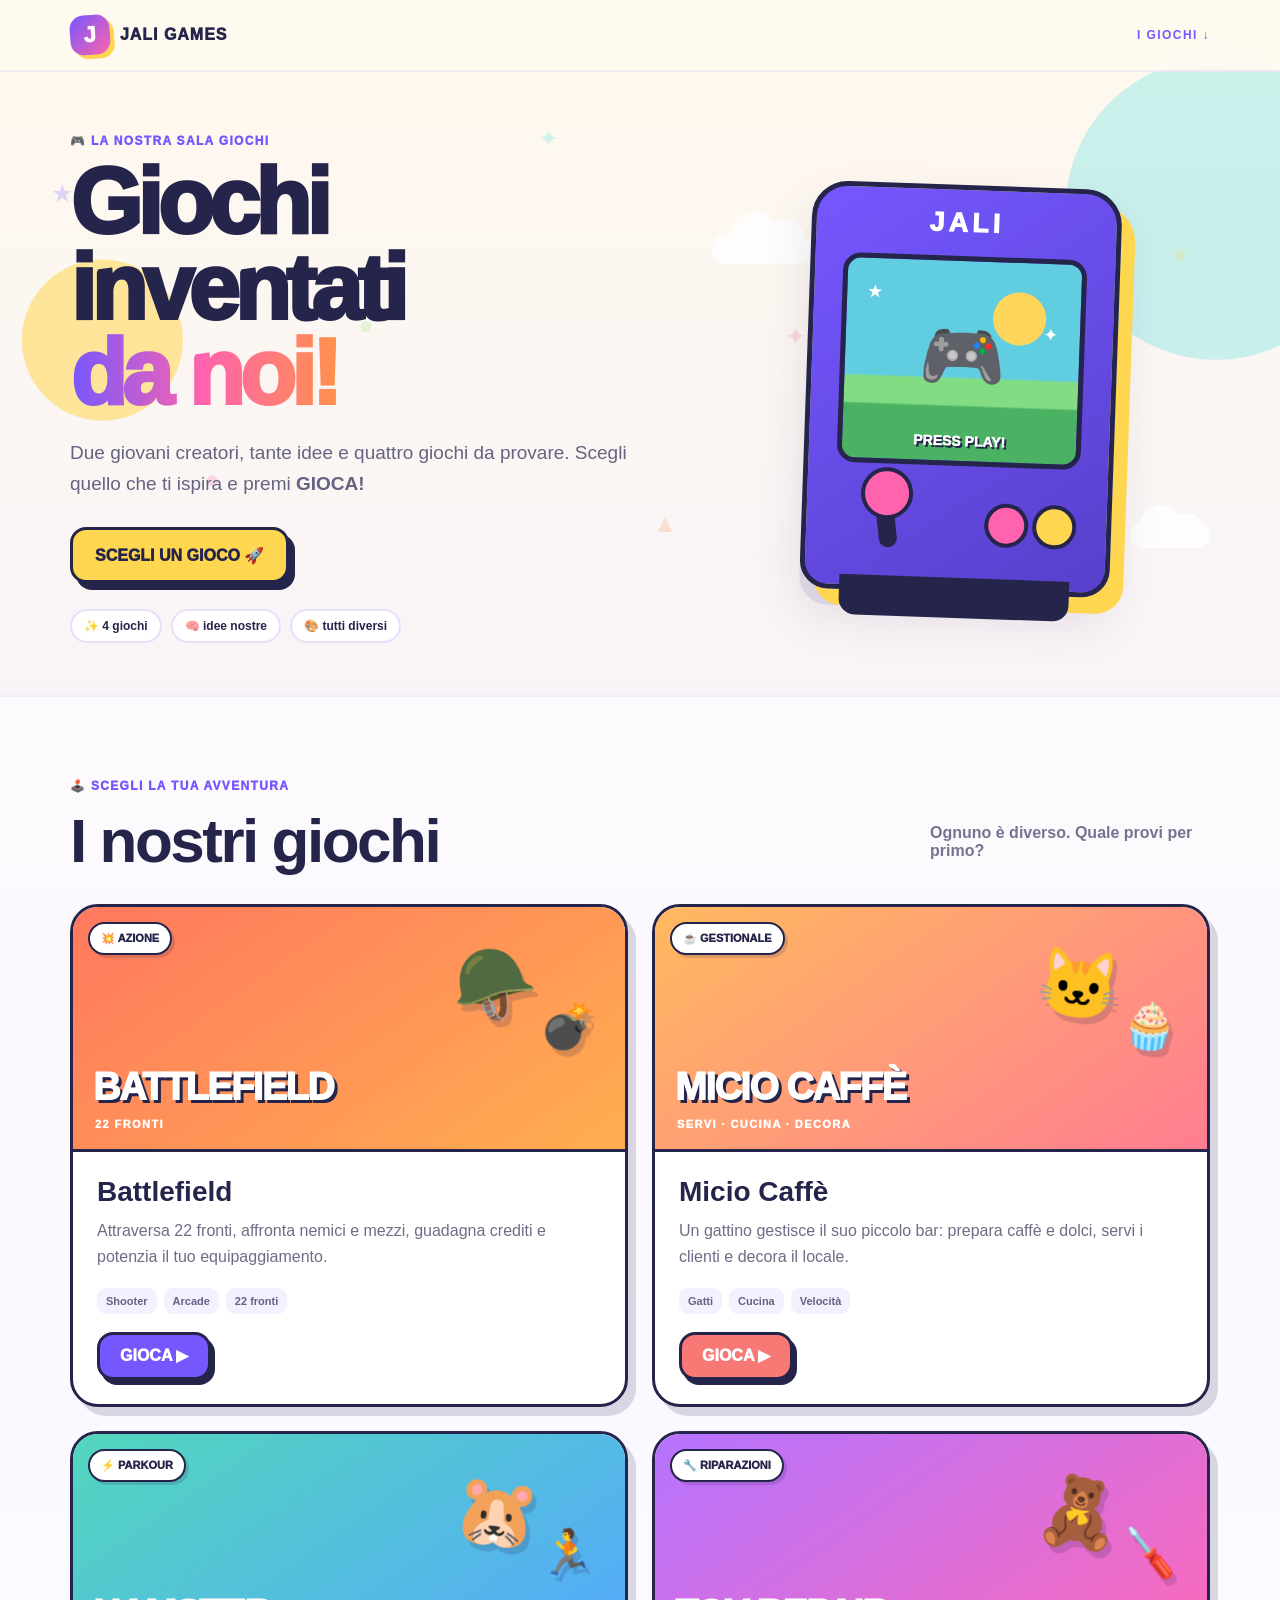
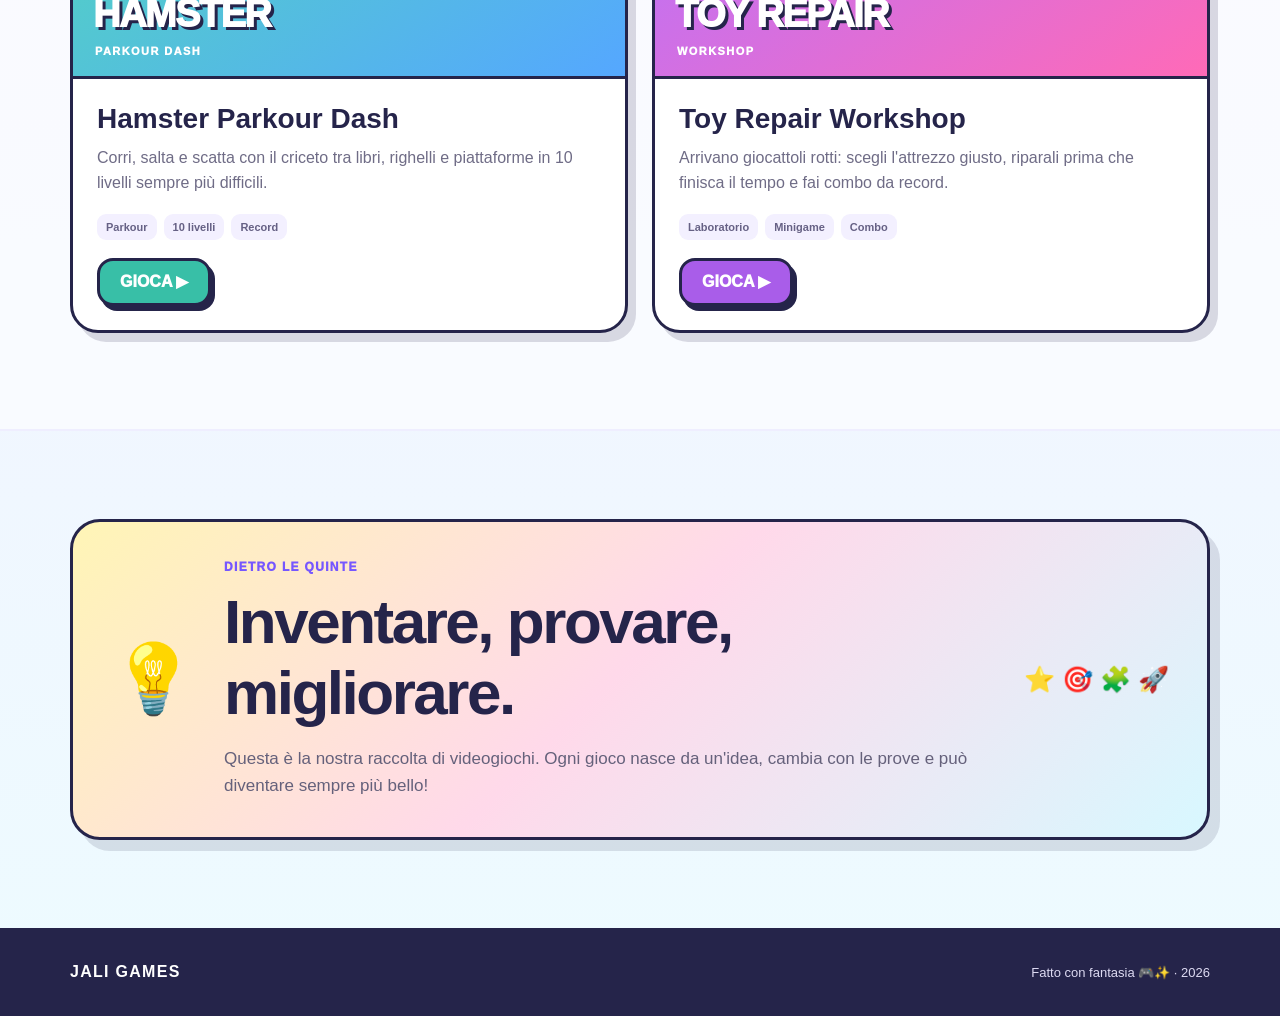
==== commit b58f71a9: "Add files via upload" ====
--- a/index.html
+++ b/index.html
@@ -78,8 +78,8 @@
               <p>Attraversa 22 fronti, affronta nemici e mezzi, guadagna crediti e potenzia il tuo equipaggiamento.</p>
               <div class="tags"><span>Shooter</span><span>Arcade</span><span>22 fronti</span></div>
               <div class="card-actions">
-                <a class="play-button" href="games/battlefield/index.html">GIOCA ▶</a>
-                <a class="small-button" href="downloads/Battlefield_22_fronti_offline.zip" download>Scarica</a>
+                <a class="play-button" href="battlefield.html">GIOCA ▶</a>
+                
               </div>
             </div>
           </article>
@@ -96,7 +96,7 @@
               <p>Un gattino gestisce il suo piccolo bar: prepara caffè e dolci, servi i clienti e decora il locale.</p>
               <div class="tags"><span>Gatti</span><span>Cucina</span><span>Velocità</span></div>
               <div class="card-actions">
-                <a class="play-button" href="games/micio-caffe/index.html">GIOCA ▶</a>
+                <a class="play-button" href="micio-caffe.html">GIOCA ▶</a>
               </div>
             </div>
           </article>
@@ -113,7 +113,7 @@
               <p>Corri, salta e scatta con il criceto tra libri, righelli e piattaforme in 10 livelli sempre più difficili.</p>
               <div class="tags"><span>Parkour</span><span>10 livelli</span><span>Record</span></div>
               <div class="card-actions">
-                <a class="play-button" href="games/hamster-parkour/index.html">GIOCA ▶</a>
+                <a class="play-button" href="hamster-parkour.html">GIOCA ▶</a>
               </div>
             </div>
           </article>
@@ -130,7 +130,7 @@
               <p>Arrivano giocattoli rotti: scegli l'attrezzo giusto, riparali prima che finisca il tempo e fai combo da record.</p>
               <div class="tags"><span>Laboratorio</span><span>Minigame</span><span>Combo</span></div>
               <div class="card-actions">
-                <a class="play-button" href="games/toy-repair/index.html">GIOCA ▶</a>
+                <a class="play-button" href="toy-repair.html">GIOCA ▶</a>
               </div>
             </div>
           </article>
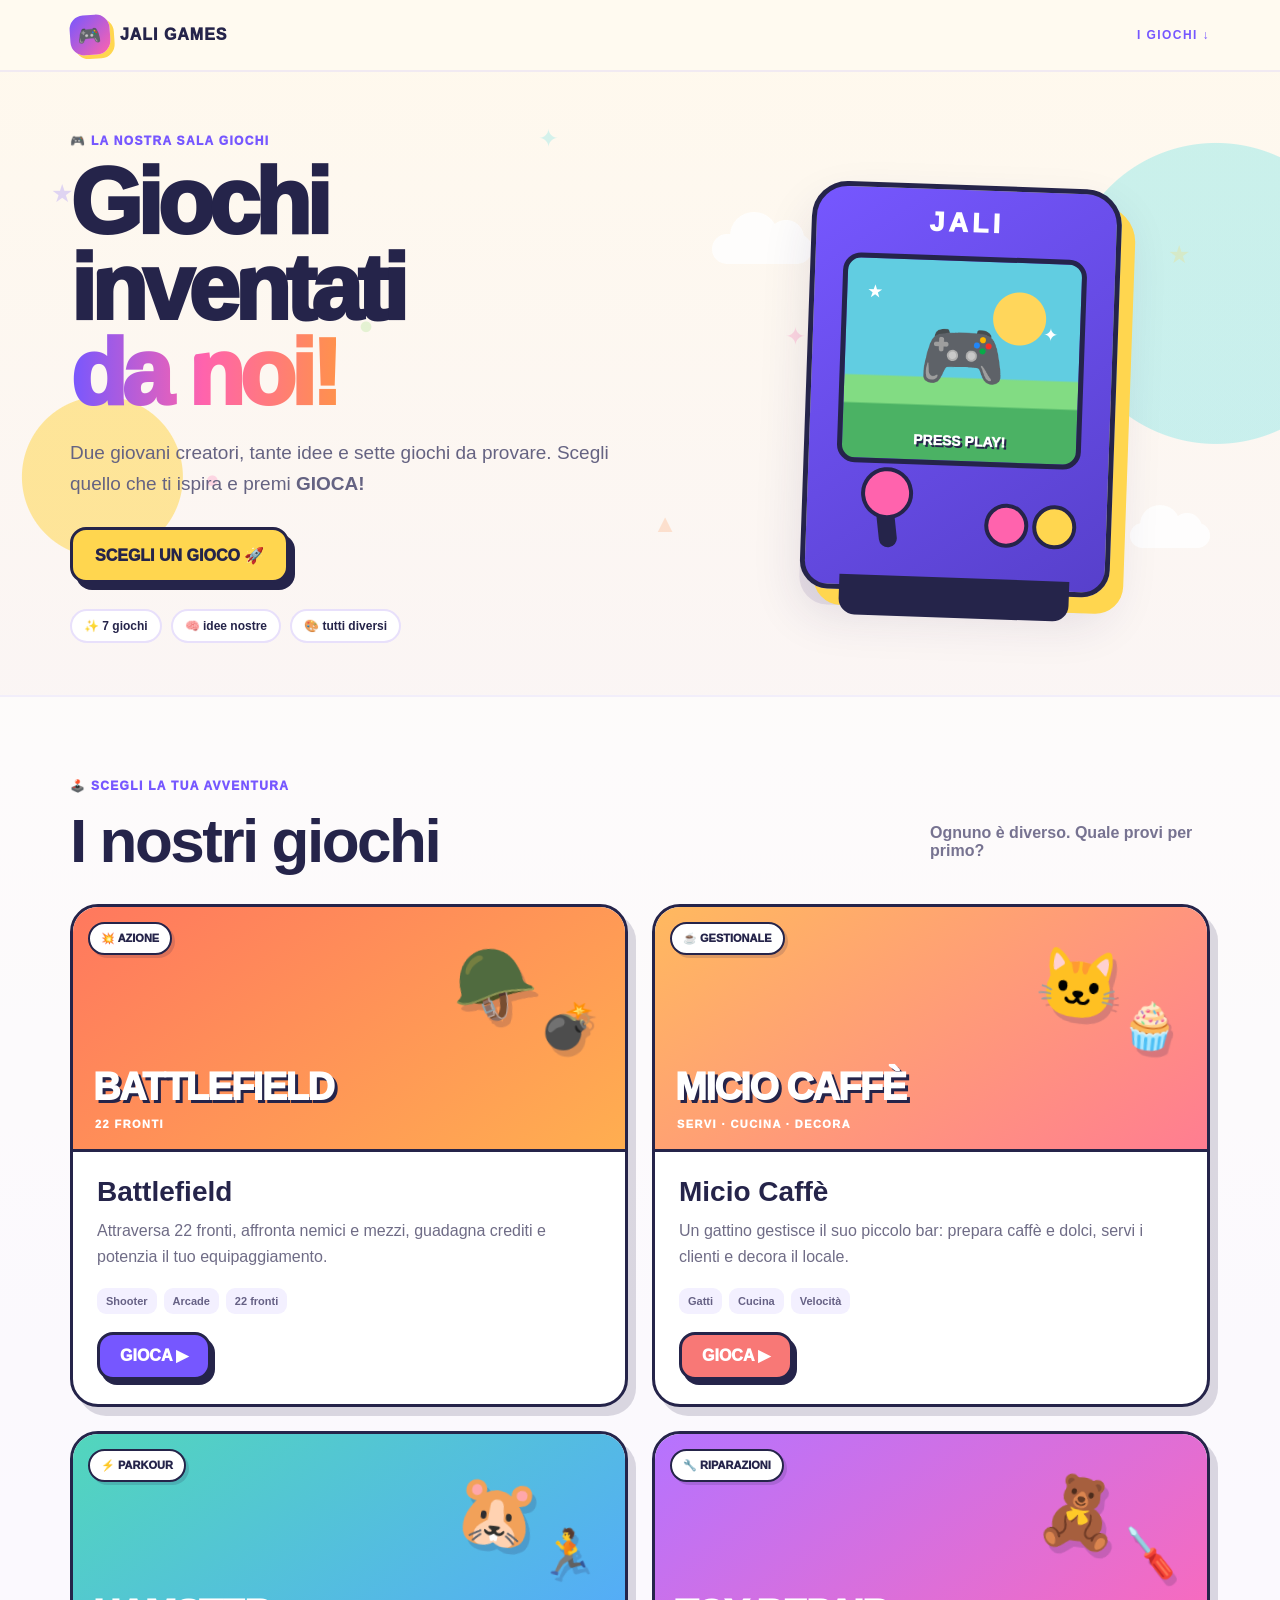
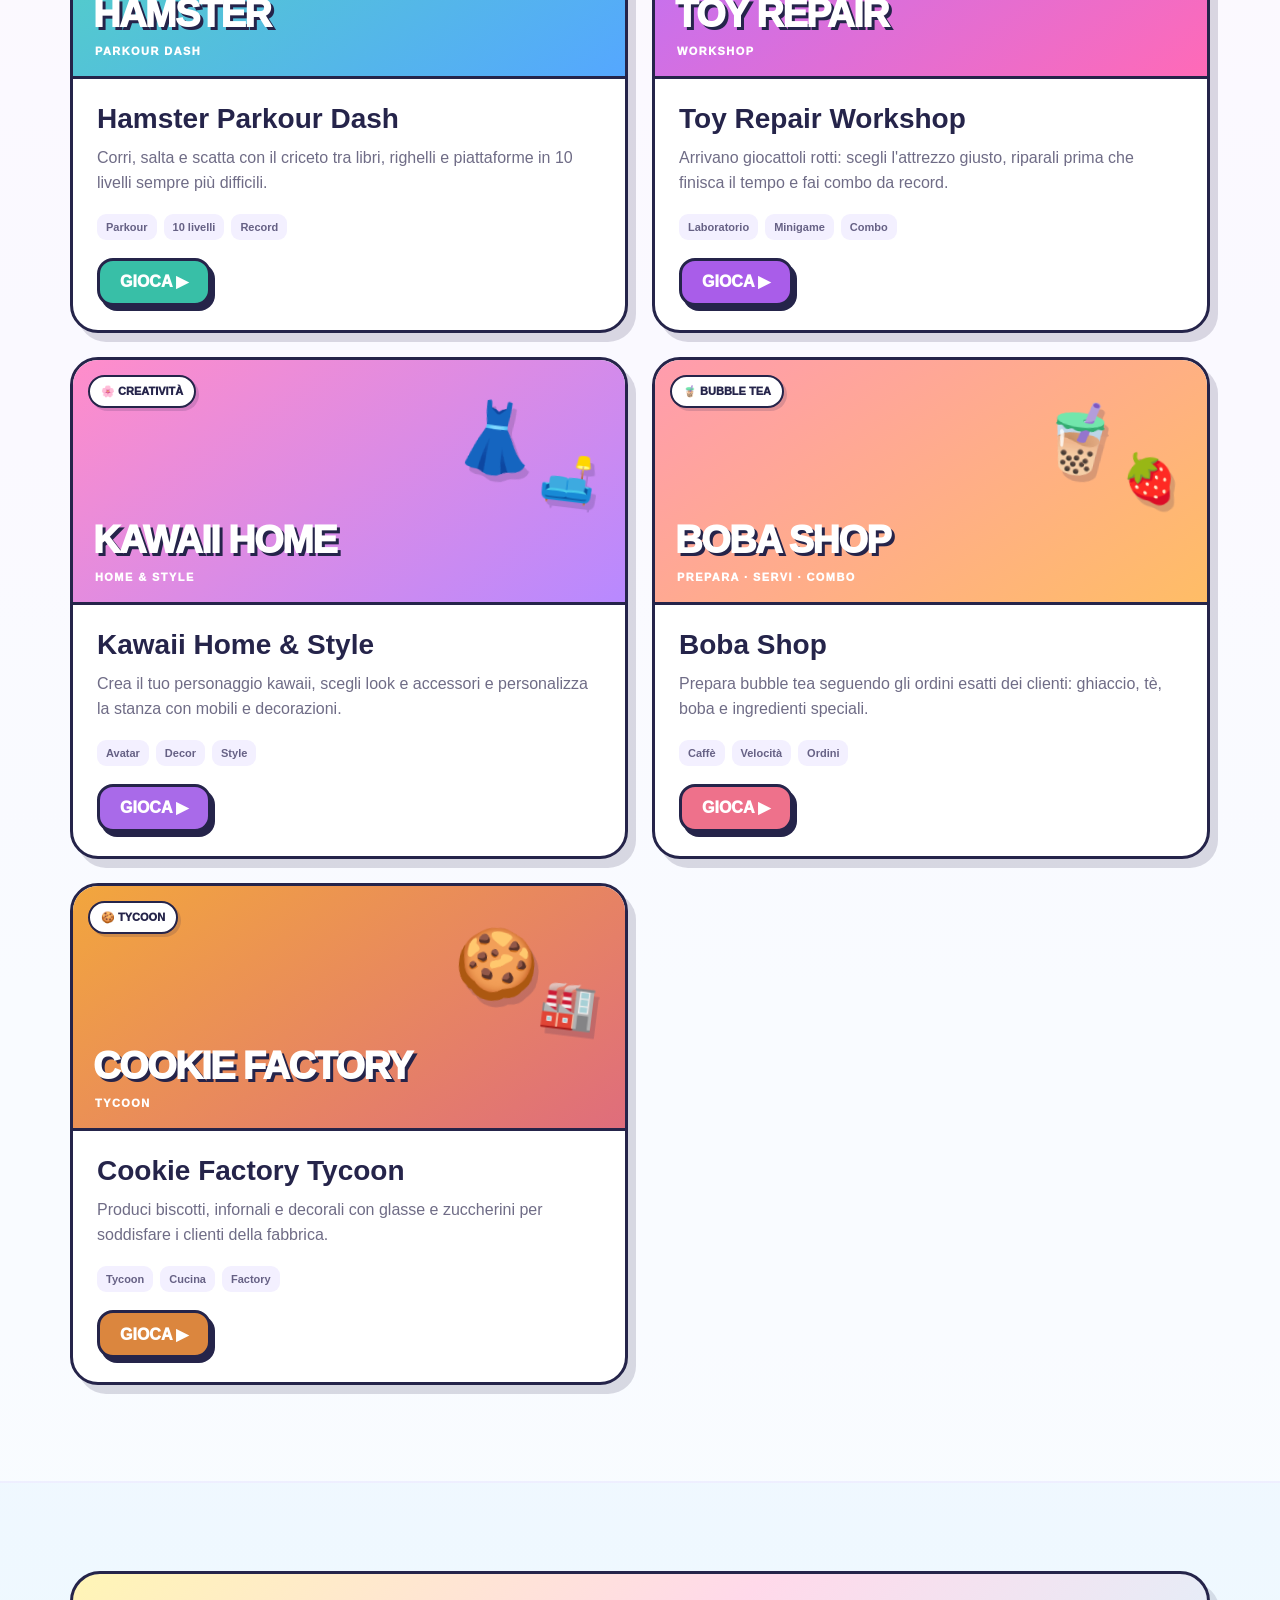
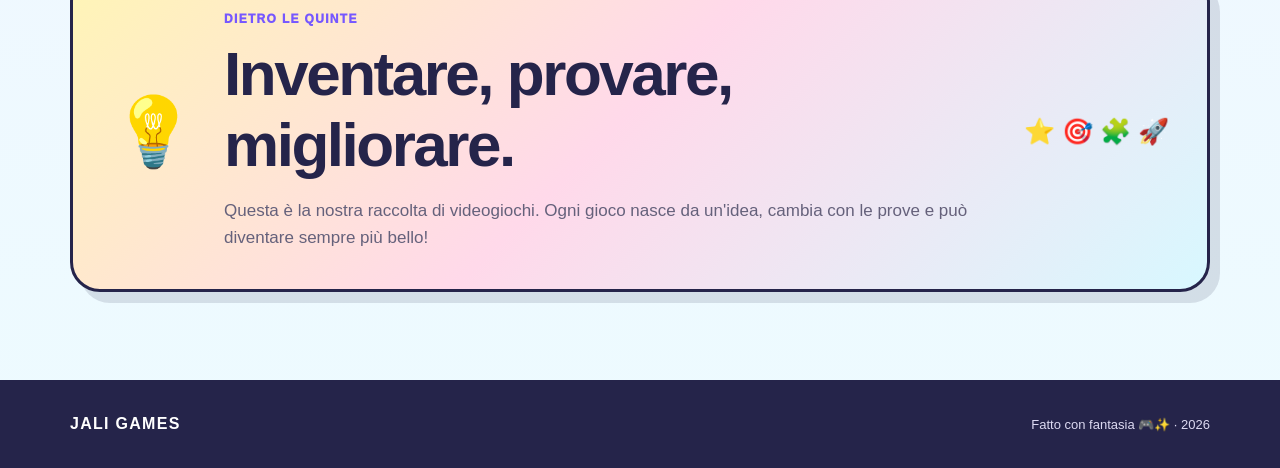
==== commit 17af4a1c: "Add files via upload" ====
--- a/index.html
+++ b/index.html
@@ -15,7 +15,7 @@
   <header class="topbar">
     <div class="container nav">
       <a class="brand" href="./">
-        <span class="logo-face">J</span>
+        <span class="logo-face" aria-hidden="true">🎮</span>
         <span>JALI GAMES</span>
       </a>
       <a class="nav-link" href="#giochi">I GIOCHI ↓</a>
@@ -27,12 +27,12 @@
       <div class="hero-copy">
         <div class="tiny-label">🎮 LA NOSTRA SALA GIOCHI</div>
         <h1>Giochi inventati<br><span>da noi!</span></h1>
-        <p>Due giovani creatori, tante idee e quattro giochi da provare. Scegli quello che ti ispira e premi <strong>GIOCA!</strong></p>
+        <p>Due giovani creatori, tante idee e sette giochi da provare. Scegli quello che ti ispira e premi <strong>GIOCA!</strong></p>
         <div class="hero-buttons">
           <a class="big-button" href="#giochi">SCEGLI UN GIOCO 🚀</a>
         </div>
         <div class="mini-badges">
-          <span>✨ 4 giochi</span>
+          <span>✨ 7 giochi</span>
           <span>🧠 idee nostre</span>
           <span>🎨 tutti diversi</span>
         </div>
@@ -134,6 +134,59 @@
               </div>
             </div>
           </article>
+
+
+          <article class="game-card kawaii">
+            <div class="cover">
+              <span class="sticker">🌸 CREATIVITÀ</span>
+              <div class="cover-icons"><b>👗</b><b>🛋️</b></div>
+              <div class="cover-title">KAWAII HOME</div>
+              <div class="cover-sub">HOME & STYLE</div>
+            </div>
+            <div class="card-body">
+              <h3>Kawaii Home & Style</h3>
+              <p>Crea il tuo personaggio kawaii, scegli look e accessori e personalizza la stanza con mobili e decorazioni.</p>
+              <div class="tags"><span>Avatar</span><span>Decor</span><span>Style</span></div>
+              <div class="card-actions">
+                <a class="play-button" href="kawaii-home-style.html">GIOCA ▶</a>
+              </div>
+            </div>
+          </article>
+
+          <article class="game-card boba">
+            <div class="cover">
+              <span class="sticker">🧋 BUBBLE TEA</span>
+              <div class="cover-icons"><b>🧋</b><b>🍓</b></div>
+              <div class="cover-title">BOBA SHOP</div>
+              <div class="cover-sub">PREPARA · SERVI · COMBO</div>
+            </div>
+            <div class="card-body">
+              <h3>Boba Shop</h3>
+              <p>Prepara bubble tea seguendo gli ordini esatti dei clienti: ghiaccio, tè, boba e ingredienti speciali.</p>
+              <div class="tags"><span>Caffè</span><span>Velocità</span><span>Ordini</span></div>
+              <div class="card-actions">
+                <a class="play-button" href="boba-shop.html">GIOCA ▶</a>
+              </div>
+            </div>
+          </article>
+
+          <article class="game-card cookie">
+            <div class="cover">
+              <span class="sticker">🍪 TYCOON</span>
+              <div class="cover-icons"><b>🍪</b><b>🏭</b></div>
+              <div class="cover-title">COOKIE FACTORY</div>
+              <div class="cover-sub">TYCOON</div>
+            </div>
+            <div class="card-body">
+              <h3>Cookie Factory Tycoon</h3>
+              <p>Produci biscotti, infornali e decorali con glasse e zuccherini per soddisfare i clienti della fabbrica.</p>
+              <div class="tags"><span>Tycoon</span><span>Cucina</span><span>Factory</span></div>
+              <div class="card-actions">
+                <a class="play-button" href="cookie-factory-tycoon.html">GIOCA ▶</a>
+              </div>
+            </div>
+          </article>
+
         </div>
       </div>
     </section>
--- a/style.css
+++ b/style.css
@@ -202,3 +202,12 @@
   .about-emoji{font-size:50px}
   .footer-inner{flex-direction:column;justify-content:center;text-align:center}
 }
+
+/* Extra game cards */
+.logo-face{font-size:19px;line-height:1}
+.kawaii .cover{background:linear-gradient(145deg,#ff8dca,#b889ff)}
+.boba .cover{background:linear-gradient(145deg,#ff9cae,#ffbd66)}
+.cookie .cover{background:linear-gradient(145deg,#f2a63d,#df6d7c)}
+.kawaii .play-button{background:#a96ae9}
+.boba .play-button{background:#ee718b}
+.cookie .play-button{background:#db863e}
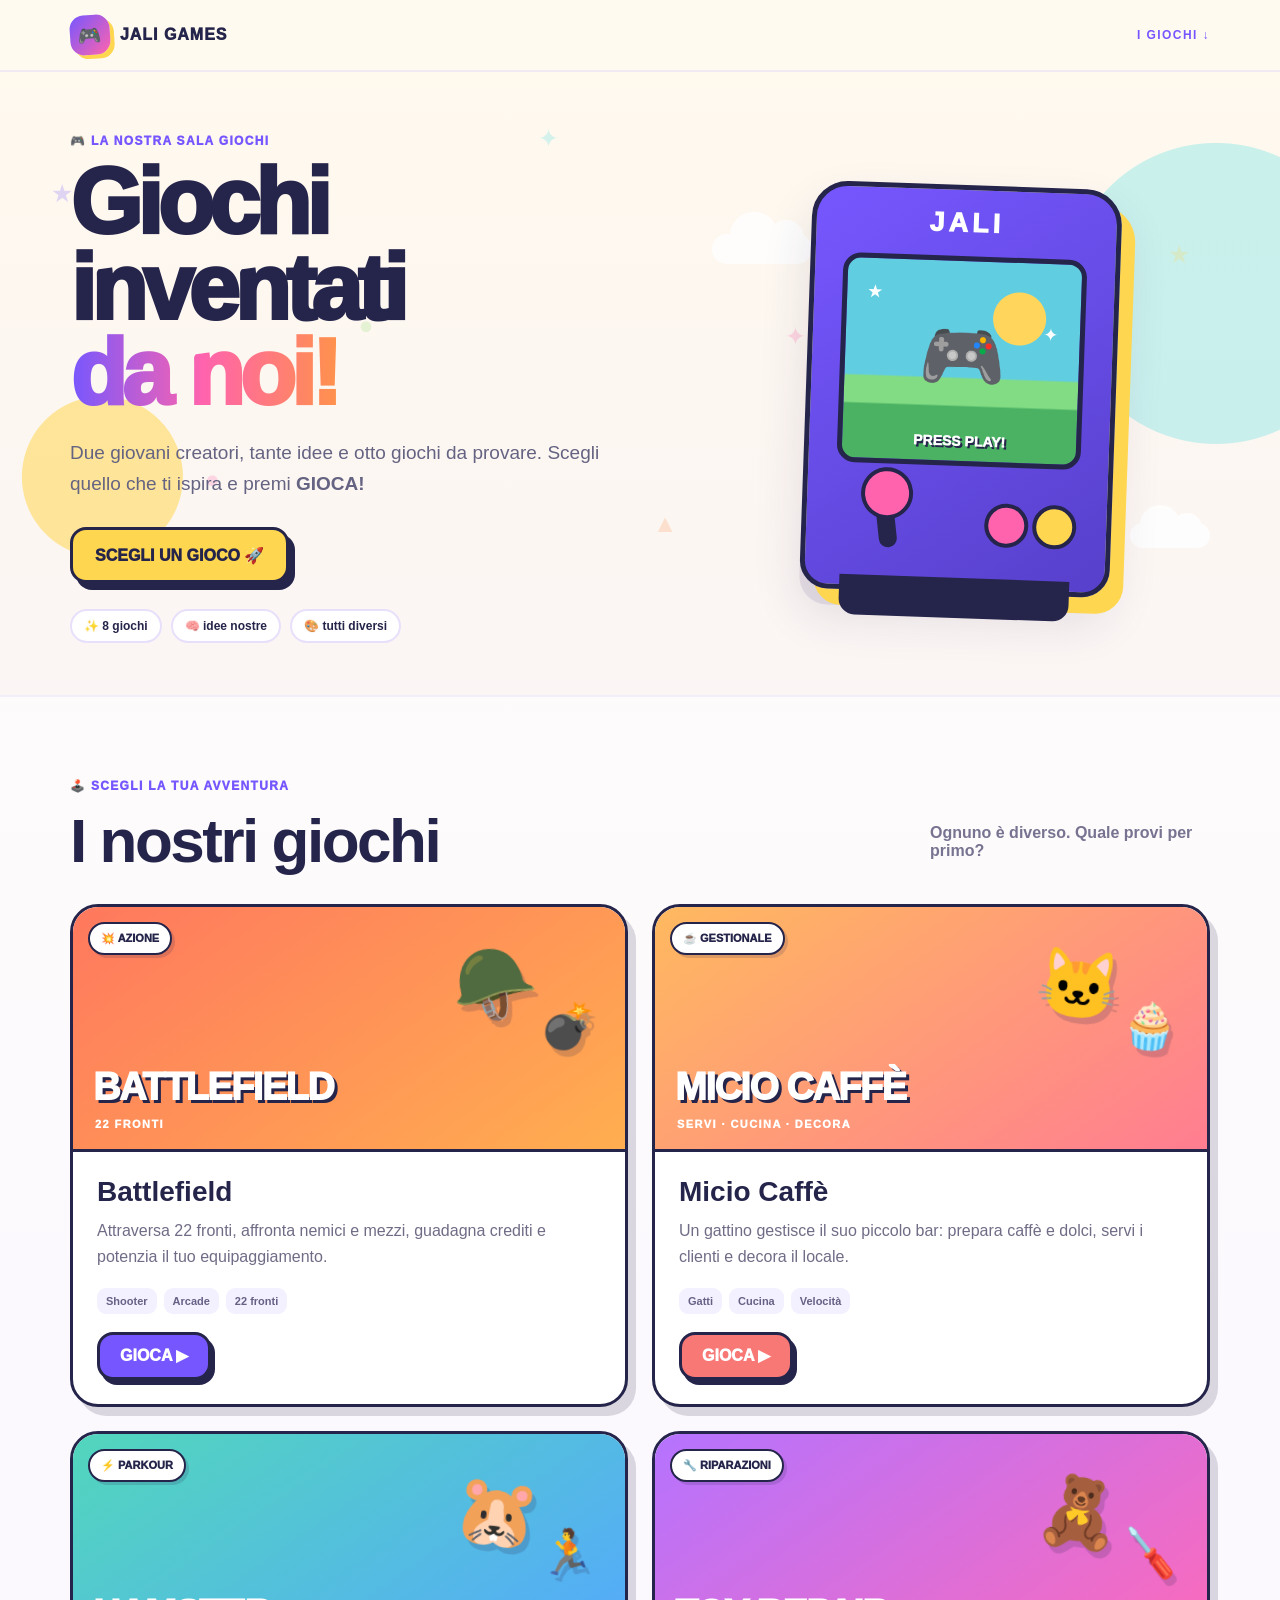
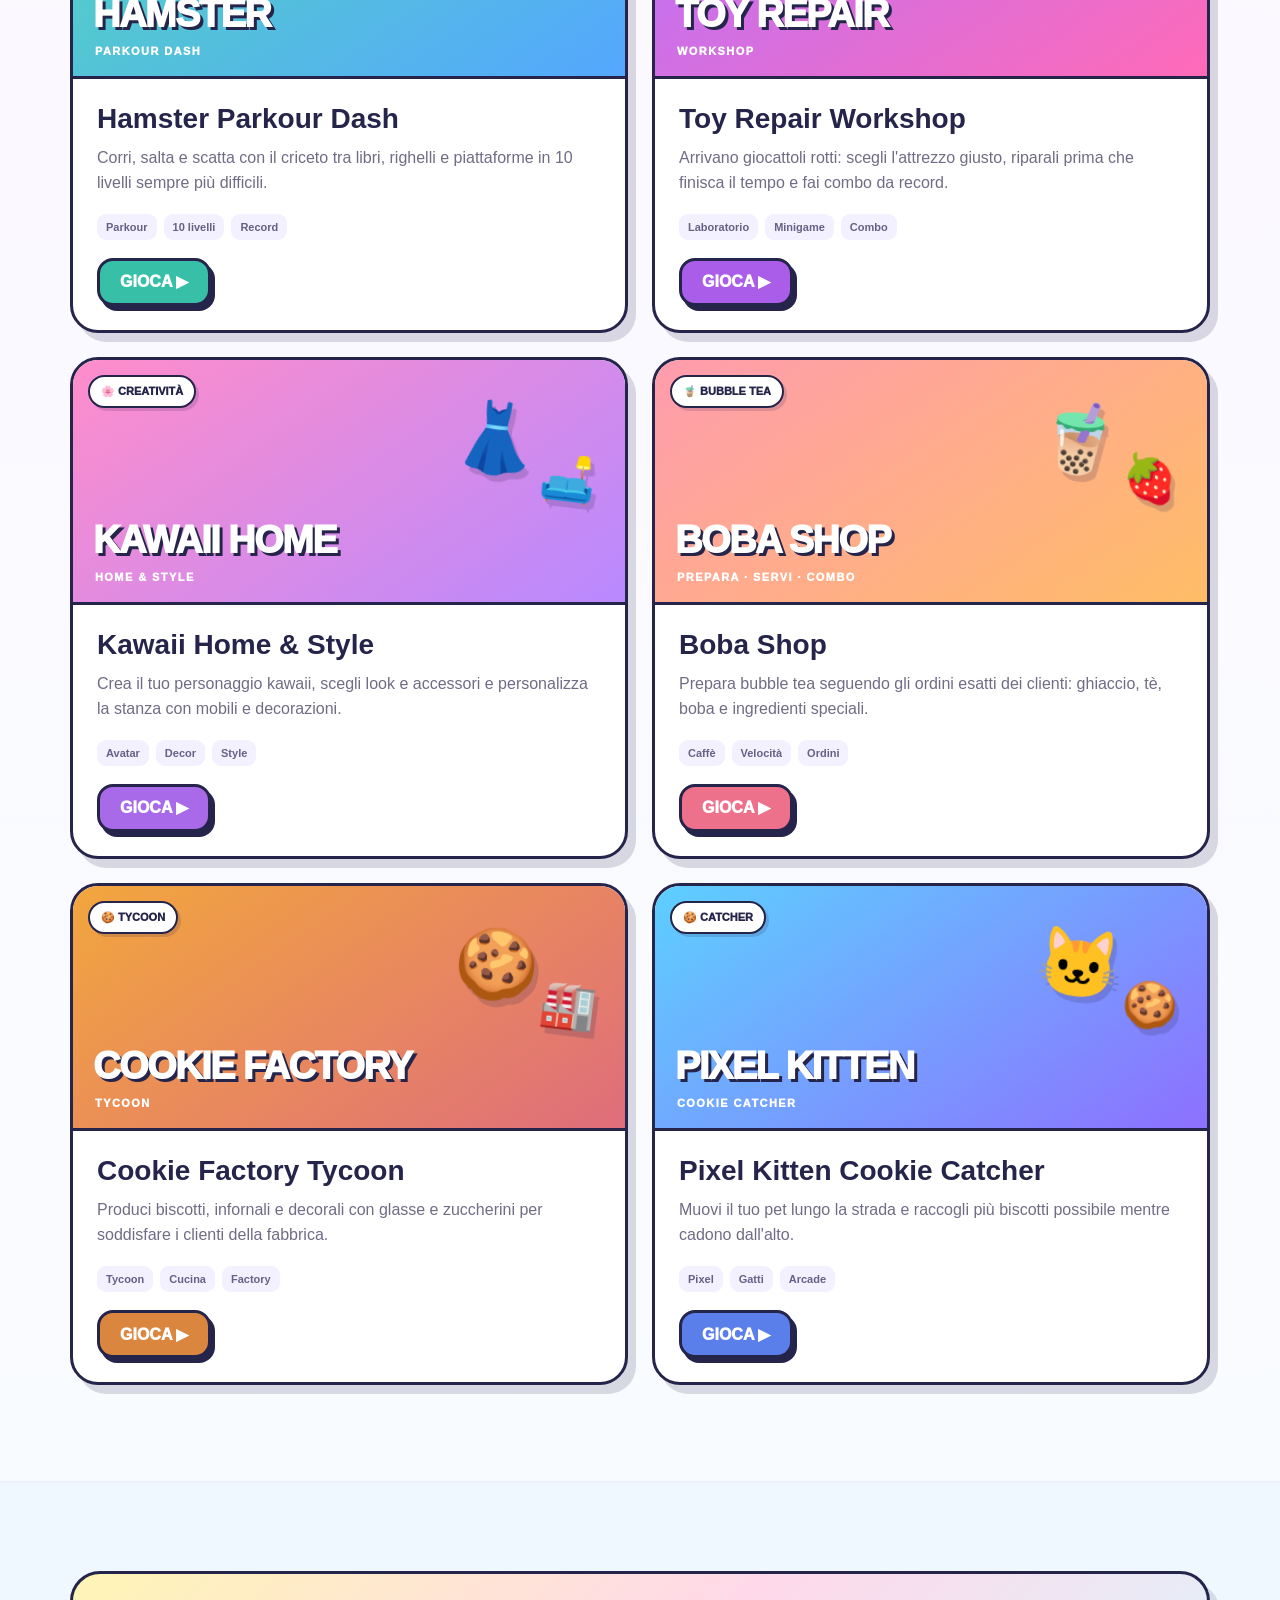
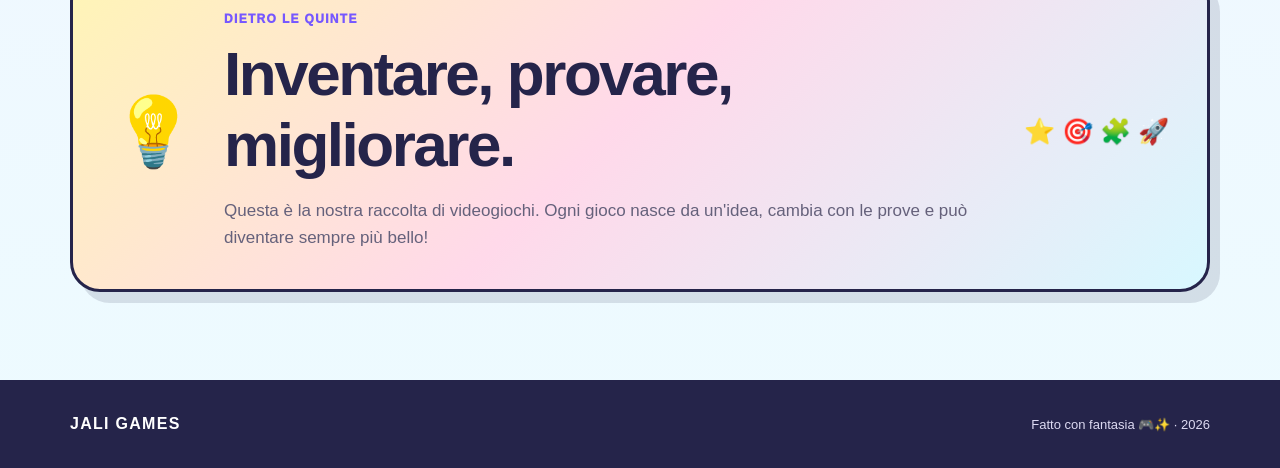
==== commit ec2da774: "Add files via upload" ====
--- a/index.html
+++ b/index.html
@@ -27,12 +27,12 @@
       <div class="hero-copy">
         <div class="tiny-label">🎮 LA NOSTRA SALA GIOCHI</div>
         <h1>Giochi inventati<br><span>da noi!</span></h1>
-        <p>Due giovani creatori, tante idee e sette giochi da provare. Scegli quello che ti ispira e premi <strong>GIOCA!</strong></p>
+        <p>Due giovani creatori, tante idee e otto giochi da provare. Scegli quello che ti ispira e premi <strong>GIOCA!</strong></p>
         <div class="hero-buttons">
           <a class="big-button" href="#giochi">SCEGLI UN GIOCO 🚀</a>
         </div>
         <div class="mini-badges">
-          <span>✨ 7 giochi</span>
+          <span>✨ 8 giochi</span>
           <span>🧠 idee nostre</span>
           <span>🎨 tutti diversi</span>
         </div>
@@ -187,6 +187,25 @@
             </div>
           </article>
 
+
+          <article class="game-card kitten">
+            <div class="cover">
+              <span class="sticker">🍪 CATCHER</span>
+              <div class="cover-icons"><b>🐱</b><b>🍪</b></div>
+              <div class="cover-title">PIXEL KITTEN</div>
+              <div class="cover-sub">COOKIE CATCHER</div>
+            </div>
+            <div class="card-body">
+              <h3>Pixel Kitten Cookie Catcher</h3>
+              <p>Muovi il tuo pet lungo la strada e raccogli più biscotti possibile mentre cadono dall'alto.</p>
+              <div class="tags"><span>Pixel</span><span>Gatti</span><span>Arcade</span></div>
+              <div class="card-actions">
+                <a class="play-button" href="pixel-kitten-cookie-catcher.html">GIOCA ▶</a>
+              </div>
+            </div>
+          </article>
+
+
         </div>
       </div>
     </section>
--- a/style.css
+++ b/style.css
@@ -211,3 +211,6 @@
 .kawaii .play-button{background:#a96ae9}
 .boba .play-button{background:#ee718b}
 .cookie .play-button{background:#db863e}
+
+.kitten .cover{background:linear-gradient(145deg,#5dcfff,#8d70ff)}
+.kitten .play-button{background:#5b7fea}
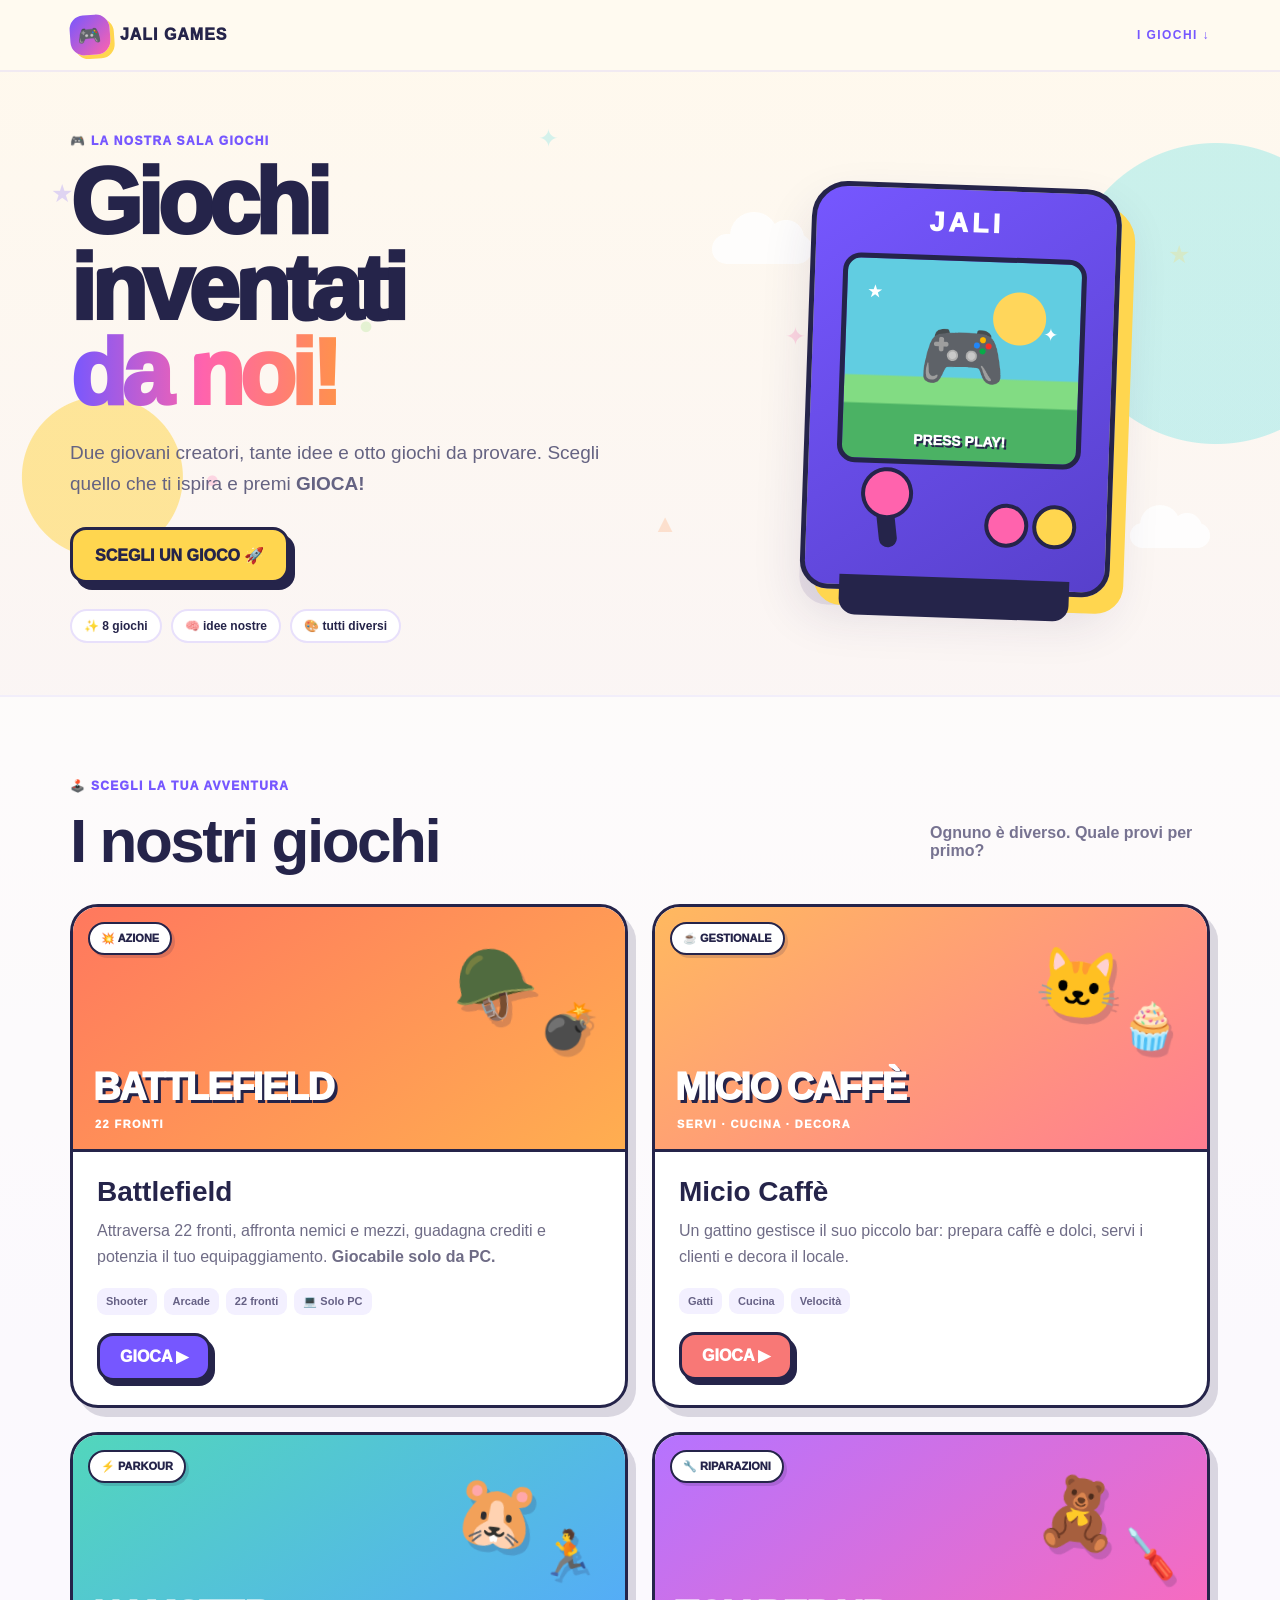
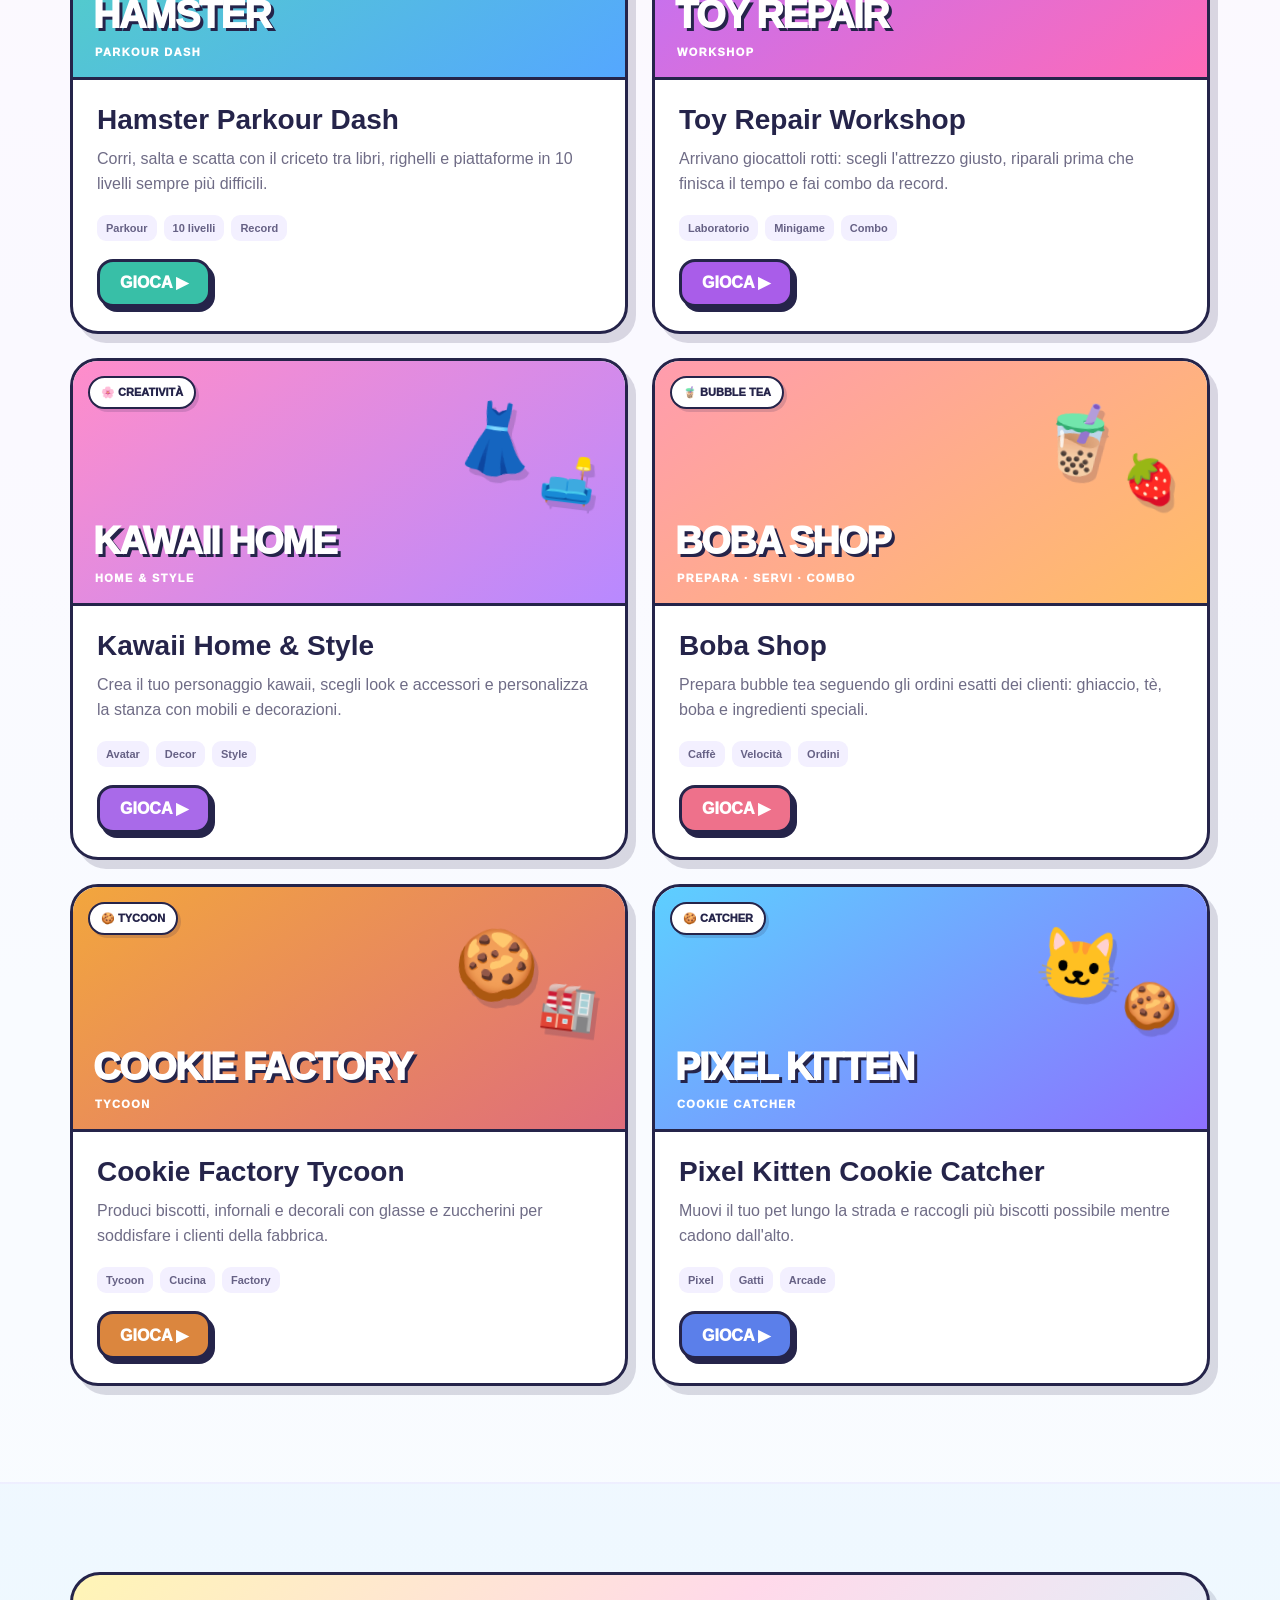
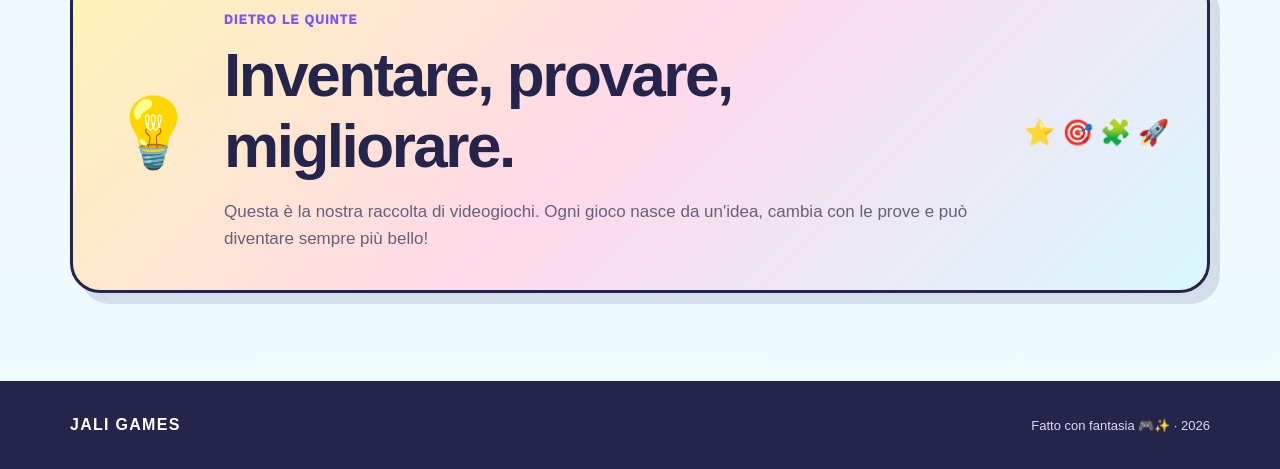
==== commit 1114ef86: "Add files via upload" ====
--- a/index.html
+++ b/index.html
@@ -75,8 +75,8 @@
             </div>
             <div class="card-body">
               <h3>Battlefield</h3>
-              <p>Attraversa 22 fronti, affronta nemici e mezzi, guadagna crediti e potenzia il tuo equipaggiamento.</p>
-              <div class="tags"><span>Shooter</span><span>Arcade</span><span>22 fronti</span></div>
+              <p>Attraversa 22 fronti, affronta nemici e mezzi, guadagna crediti e potenzia il tuo equipaggiamento. <strong>Giocabile solo da PC.</strong></p>
+              <div class="tags"><span>Shooter</span><span>Arcade</span><span>22 fronti</span><span>💻 Solo PC</span></div>
               <div class="card-actions">
                 <a class="play-button" href="battlefield.html">GIOCA ▶</a>
                 
